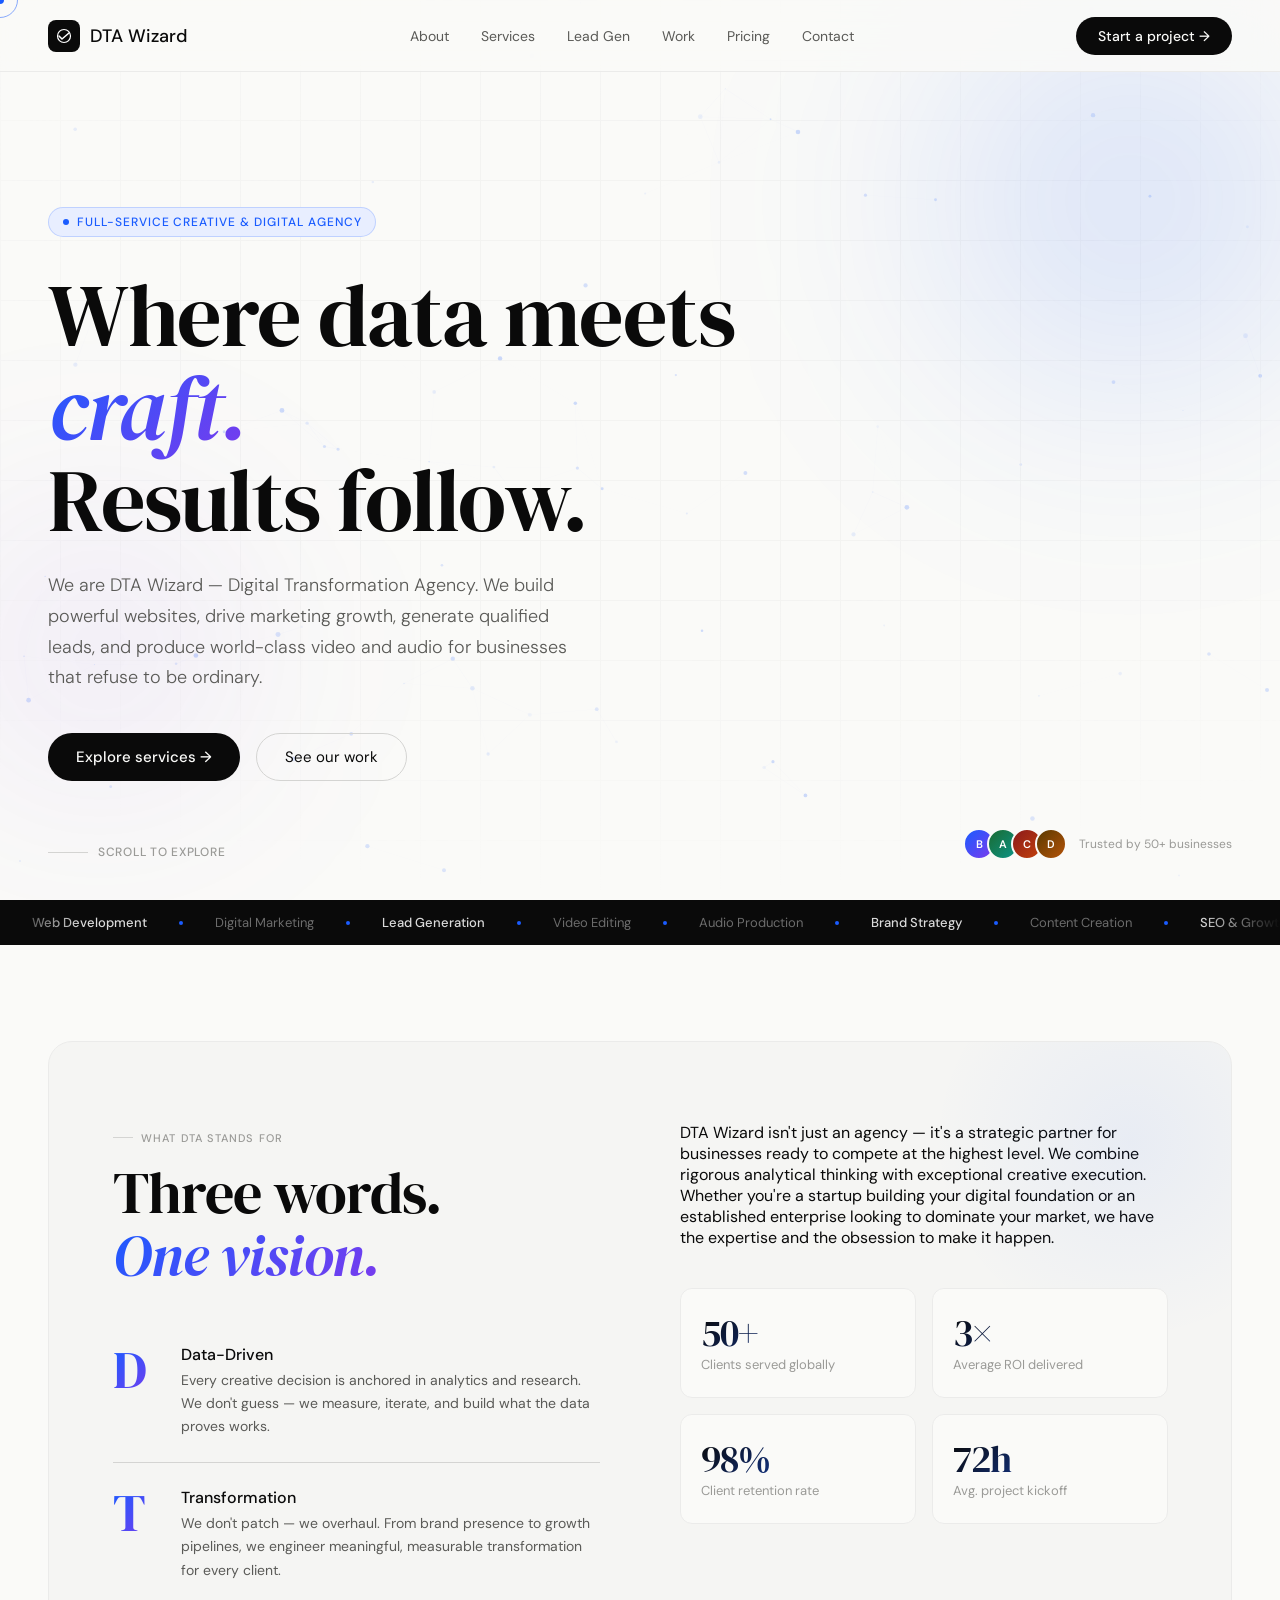
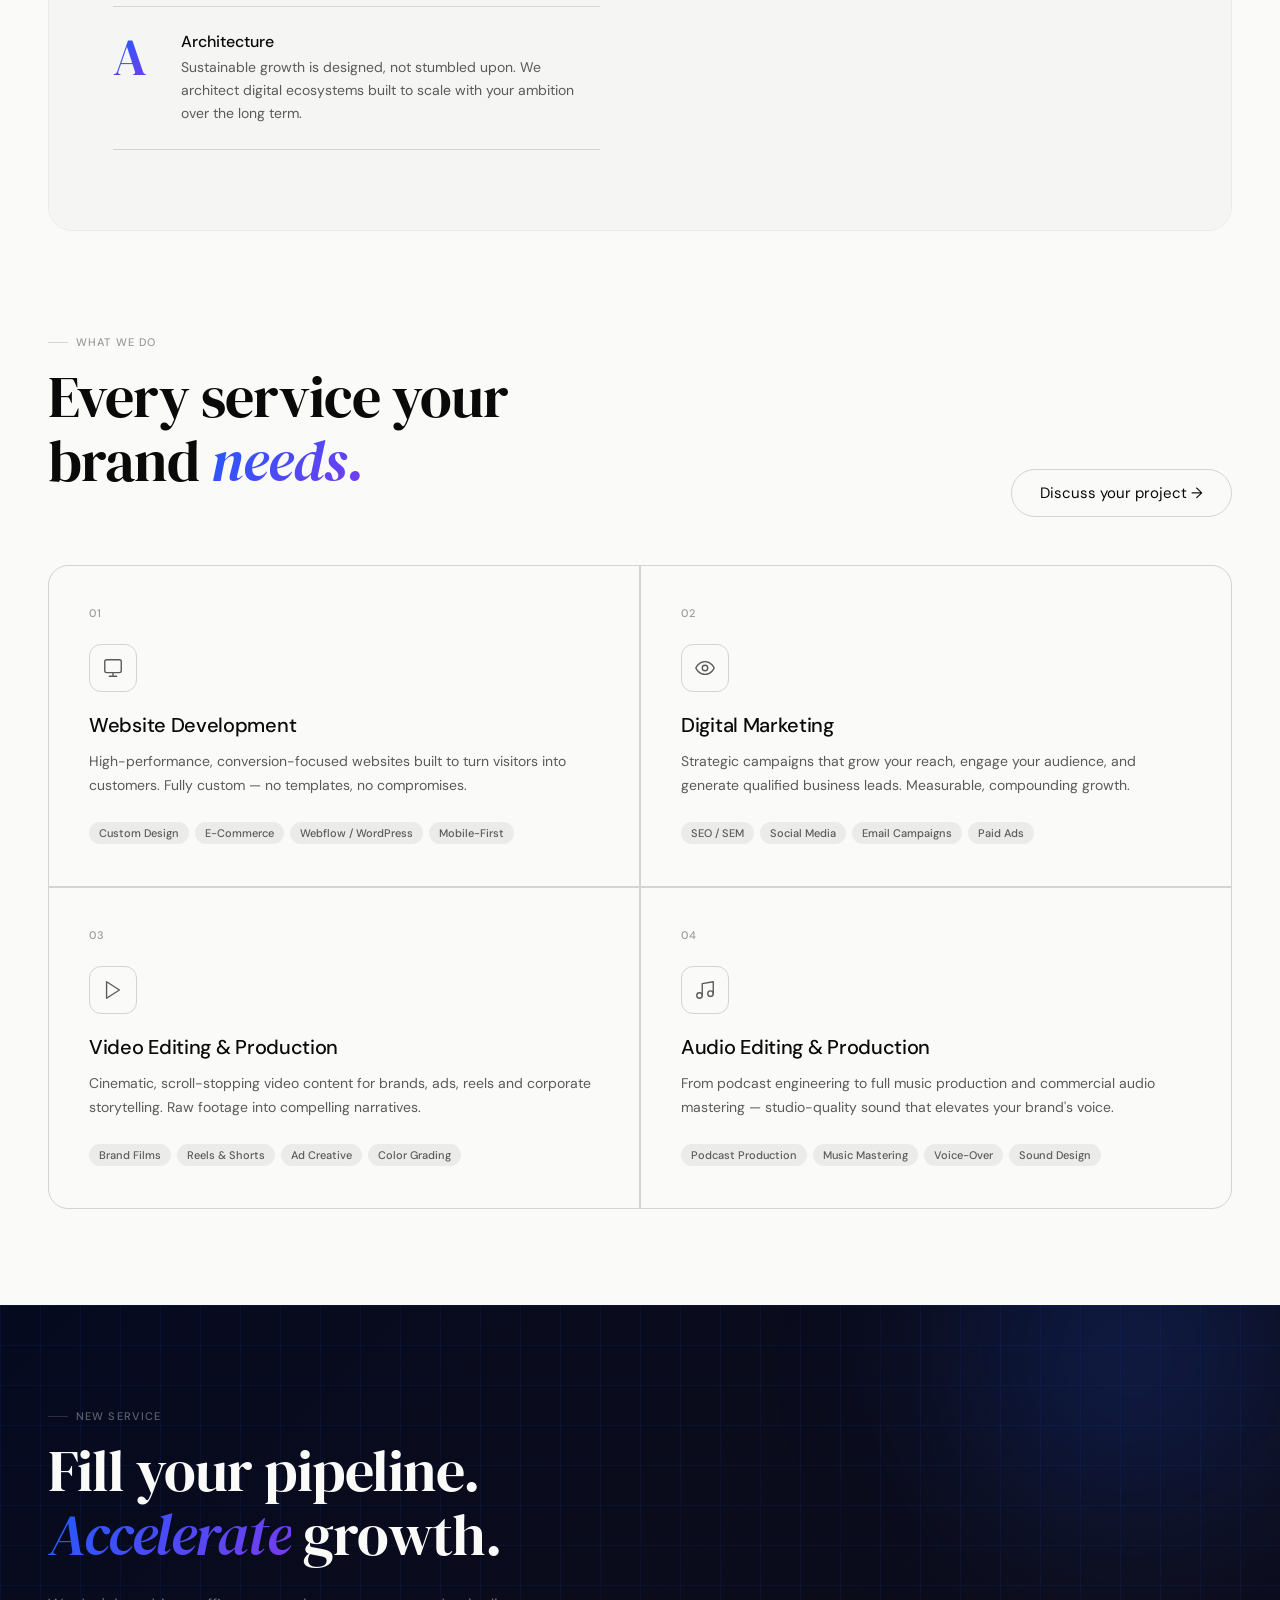
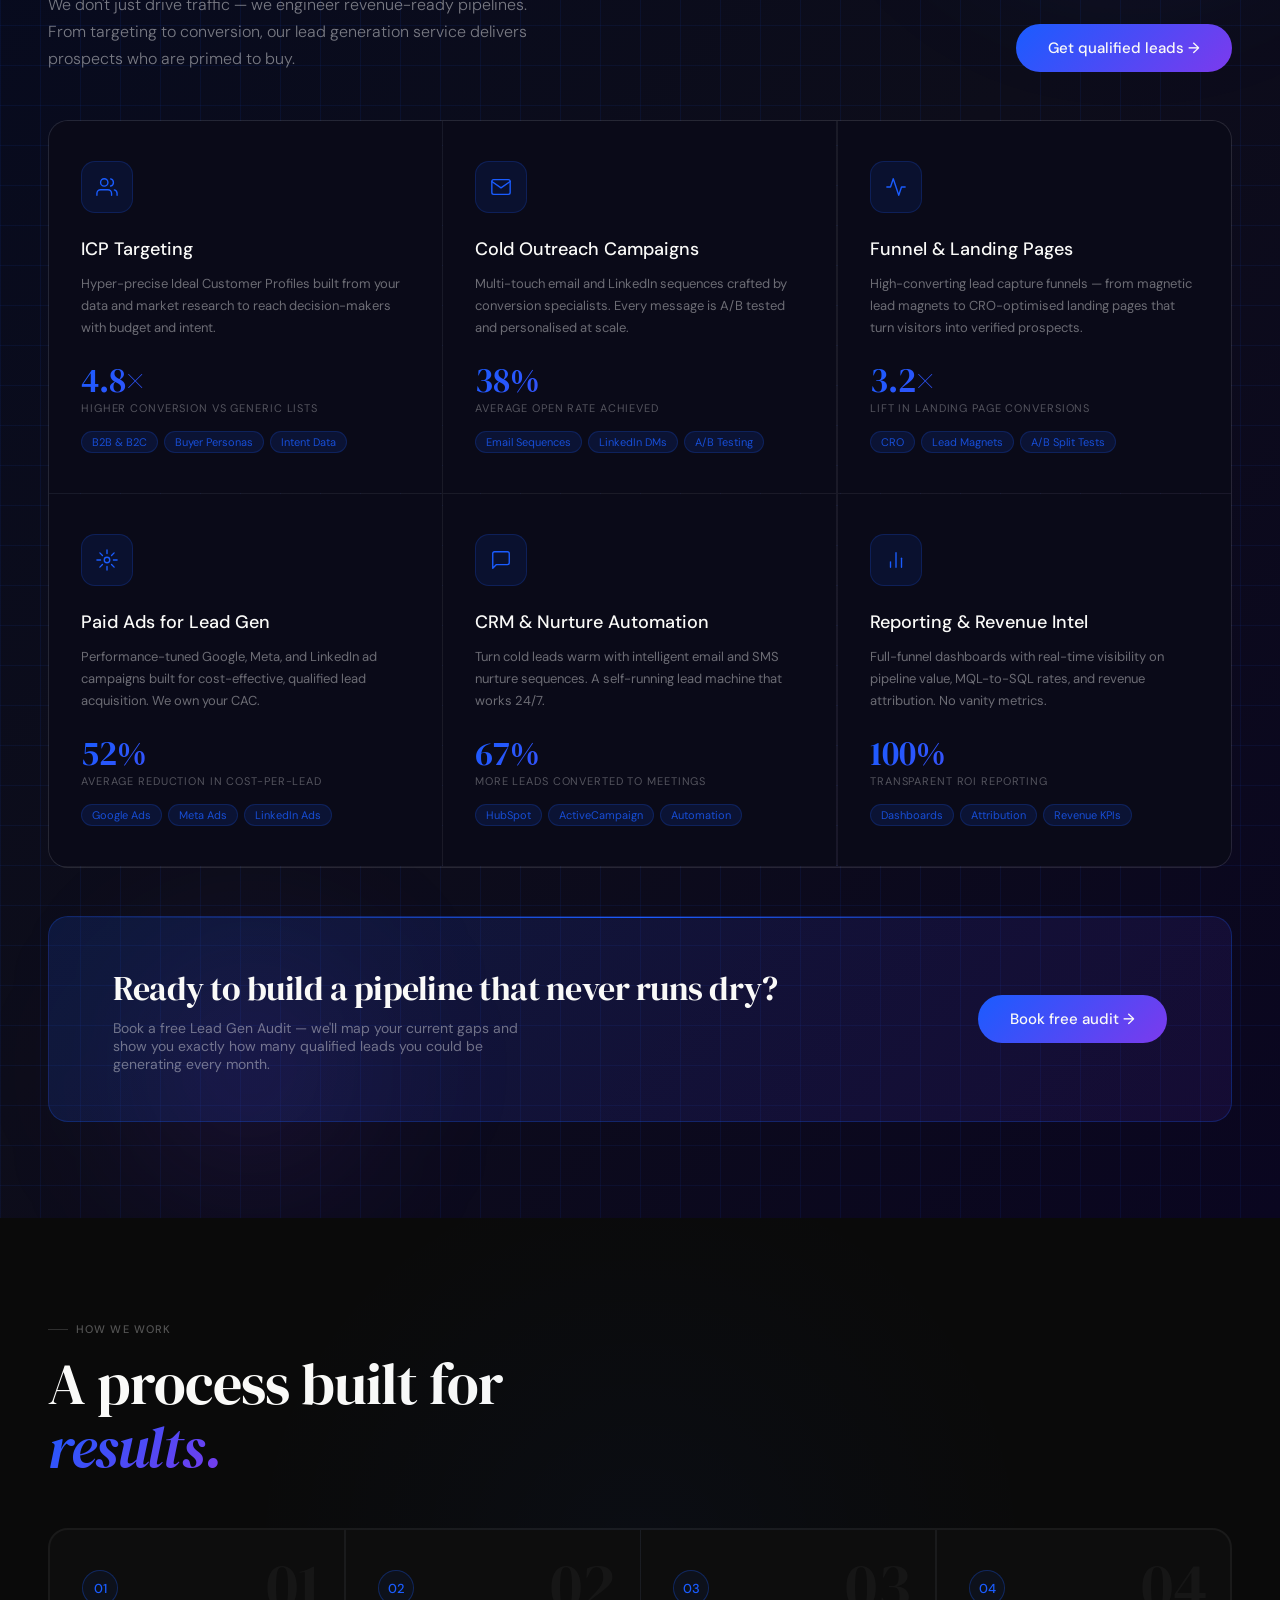
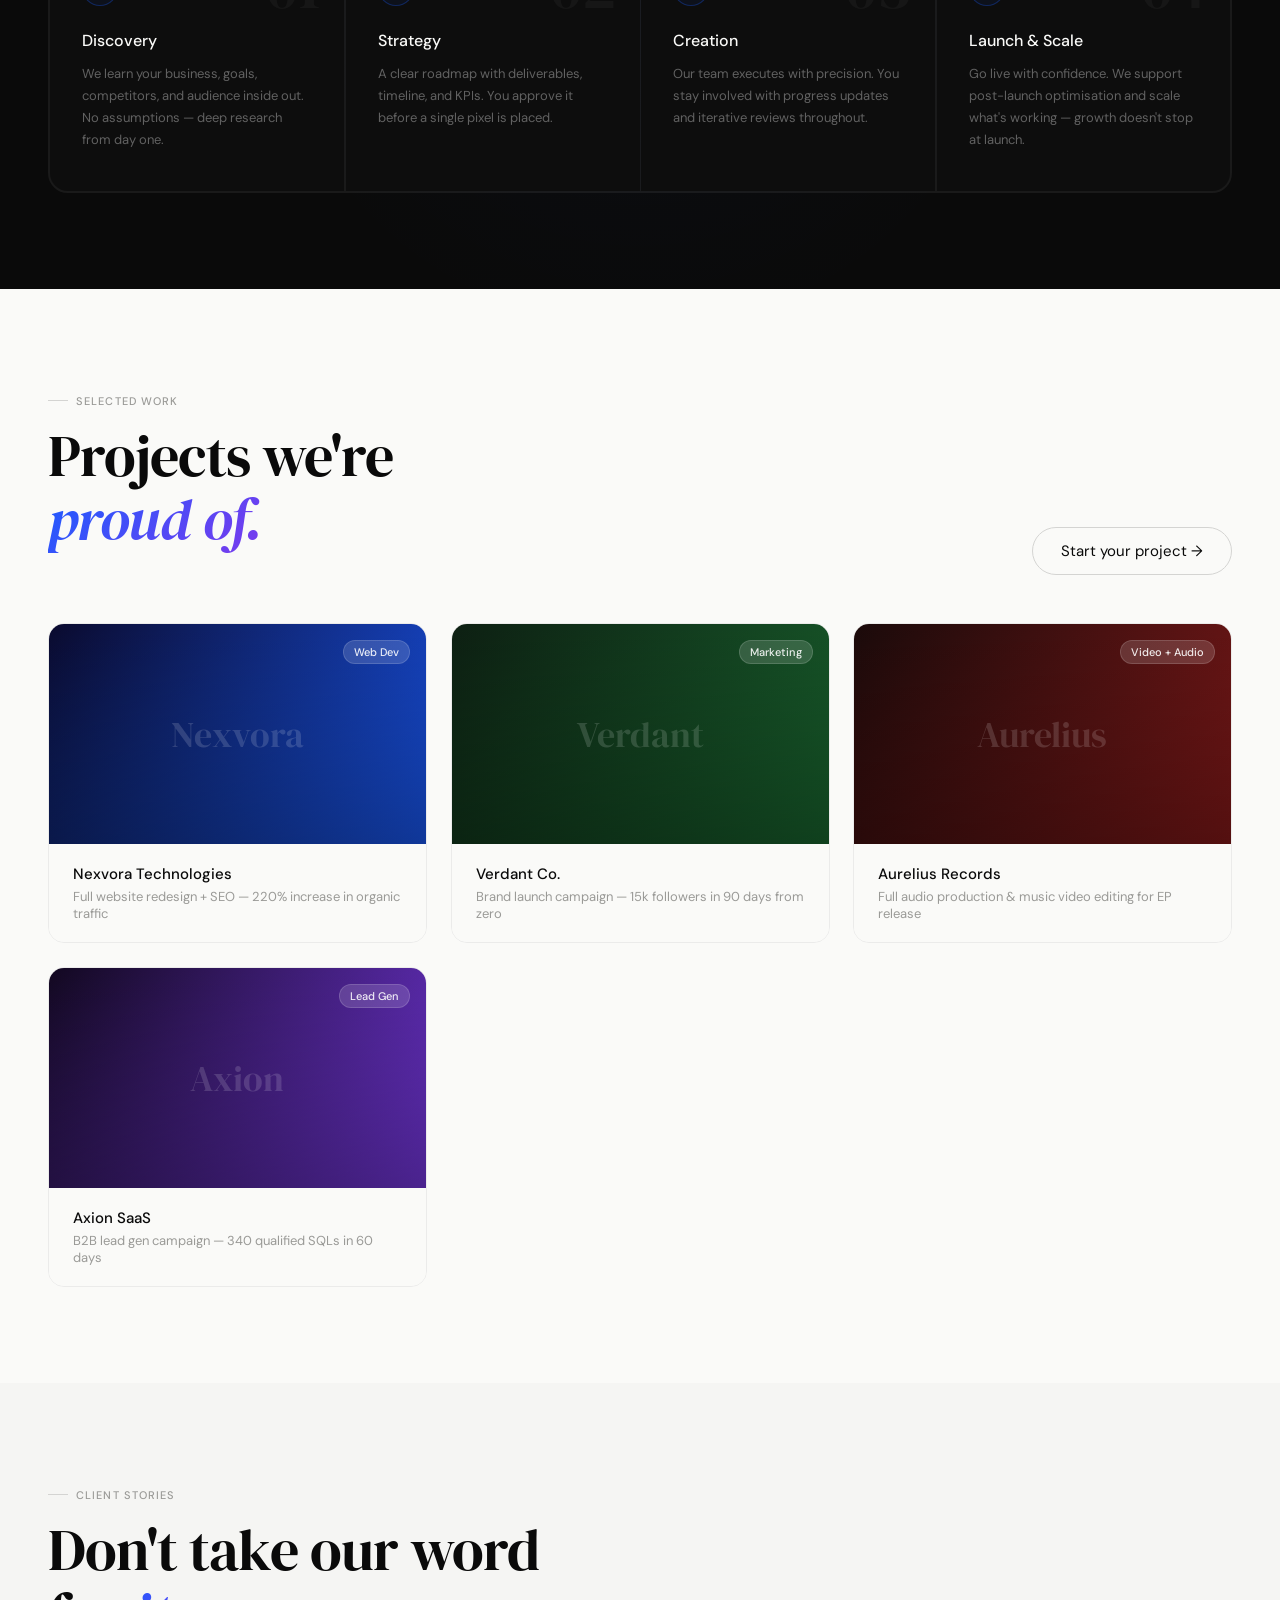
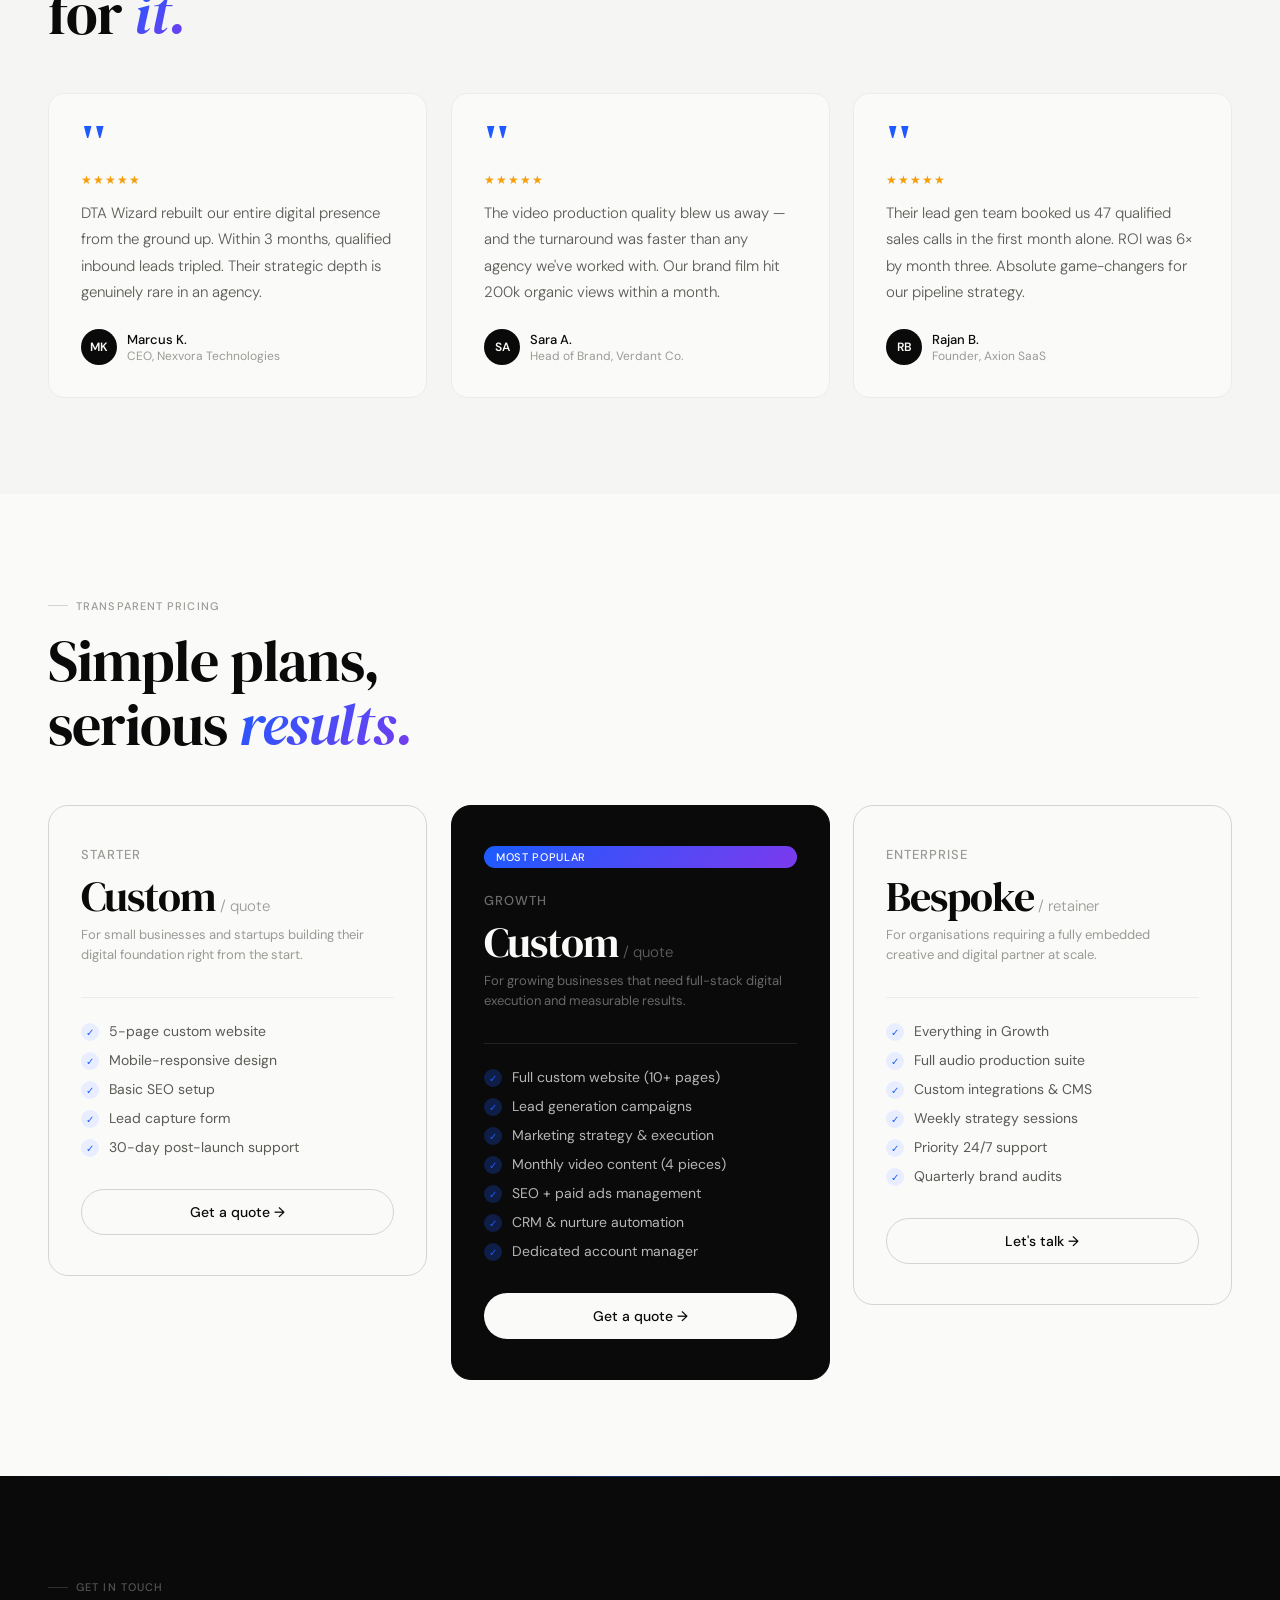
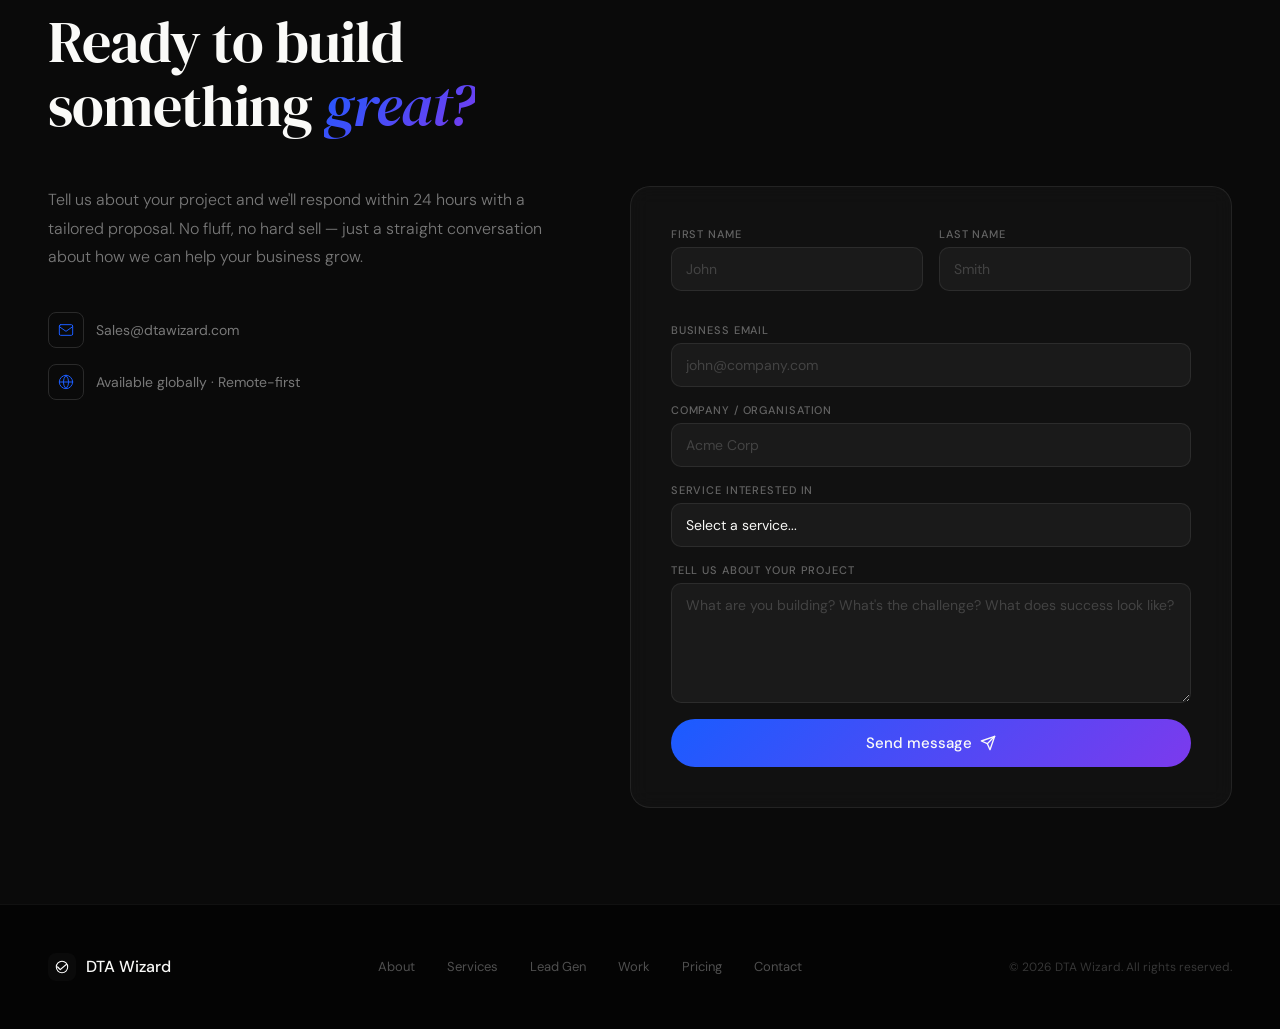
==== index.html @ 926b59fe "Add files via upload" ====
<!DOCTYPE html>
<html lang="en">
<head>
<meta charset="UTF-8">
<meta name="viewport" content="width=device-width, initial-scale=1.0">
<title>DTA Wizard — Digital Transformation Agency</title>
<link rel="preconnect" href="https://fonts.googleapis.com">
<link href="https://fonts.googleapis.com/css2?family=DM+Sans:ital,wght@0,300;0,400;0,500;1,300&family=DM+Serif+Display:ital@0;1&display=swap" rel="stylesheet">
<link rel="stylesheet" href="style.css">
</head>
<body>

<div class="cursor-dot" id="cursorDot"></div>
<div class="cursor-ring" id="cursorRing"></div>
<canvas id="particle-canvas"></canvas>
<div class="toast" id="toast"><span style="color:#22c55e;font-size:16px;">✓</span> Message sent! We'll respond within 24 hours.</div>

<nav id="mainNav">
  <a href="#" class="nav-logo">
    <div class="logo-mark">
      <svg width="16" height="16" viewBox="0 0 16 16" fill="none"><path d="M3 8L6 11L13 5" stroke="white" stroke-width="1.5" stroke-linecap="round" stroke-linejoin="round"/><circle cx="8" cy="8" r="6.5" stroke="white" stroke-width="1.2"/></svg>
    </div>
    DTA Wizard
  </a>
  <ul class="nav-links">
    <li><a href="#about">About</a></li>
    <li><a href="#services">Services</a></li>
    <li><a href="#leadgen">Lead Gen</a></li>
    <li><a href="#work">Work</a></li>
    <li><a href="#pricing">Pricing</a></li>
    <li><a href="#contact">Contact</a></li>
  </ul>
  <a href="#contact" class="nav-cta">Start a project →</a>
  <button class="hamburger" id="hamburger"><span></span><span></span><span></span></button>
</nav>
<div class="mobile-menu" id="mobileMenu">
  <a href="#about" onclick="closeMenu()">About</a>
  <a href="#services" onclick="closeMenu()">Services</a>
  <a href="#leadgen" onclick="closeMenu()">Lead Generation</a>
  <a href="#work" onclick="closeMenu()">Work</a>
  <a href="#pricing" onclick="closeMenu()">Pricing</a>
  <a href="#contact" onclick="closeMenu()">Contact</a>
</div>

<section class="hero">
  <div class="hero-grid-bg"></div>
  <div class="hero-orb hero-orb-1"></div>
  <div class="hero-orb hero-orb-2"></div>
  <div class="hero-inner">
    <div class="hero-eyebrow"><span class="hero-eyebrow-dot"></span>Full-service creative &amp; digital agency</div>
    <h1>Where data meets<br><em>craft.</em><br>Results follow.</h1>
    <p class="hero-sub">We are DTA Wizard — Digital Transformation Agency. We build powerful websites, drive marketing growth, generate qualified leads, and produce world-class video and audio for businesses that refuse to be ordinary.</p>
    <div class="hero-actions">
      <a href="#services" class="btn-primary">Explore services →</a>
      <a href="#work" class="btn-outline">See our work</a>
    </div>
  </div>
  <div class="hero-scroll"><div class="scroll-line"></div>Scroll to explore</div>
  <div class="hero-trust">
    <div class="trust-avatars">
      <div class="trust-avatar" style="background:linear-gradient(135deg,#1a5cff,#7c3aed);">B</div>
      <div class="trust-avatar" style="background:linear-gradient(135deg,#1a6b31,#0d9488);">A</div>
      <div class="trust-avatar" style="background:linear-gradient(135deg,#8b1a1a,#c2410c);">C</div>
      <div class="trust-avatar" style="background:linear-gradient(135deg,#5a3a00,#b45309);">D</div>
    </div>
    <span class="trust-text">Trusted by 50+ businesses</span>
  </div>
</section>

<div class="ticker-wrap">
  <div class="ticker">
    <div class="ticker-item"><strong>Web Development</strong><span class="ticker-dot"></span>Digital Marketing<span class="ticker-dot"></span><strong>Lead Generation</strong><span class="ticker-dot"></span>Video Editing<span class="ticker-dot"></span>Audio Production<span class="ticker-dot"></span><strong>Brand Strategy</strong><span class="ticker-dot"></span>Content Creation<span class="ticker-dot"></span><strong>SEO &amp; Growth</strong><span class="ticker-dot"></span>Social Media<span class="ticker-dot"></span><strong>CRM Automation</strong><span class="ticker-dot"></span>Cold Outreach<span class="ticker-dot"></span></div>
    <div class="ticker-item"><strong>Web Development</strong><span class="ticker-dot"></span>Digital Marketing<span class="ticker-dot"></span><strong>Lead Generation</strong><span class="ticker-dot"></span>Video Editing<span class="ticker-dot"></span>Audio Production<span class="ticker-dot"></span><strong>Brand Strategy</strong><span class="ticker-dot"></span>Content Creation<span class="ticker-dot"></span><strong>SEO &amp; Growth</strong><span class="ticker-dot"></span>Social Media<span class="ticker-dot"></span><strong>CRM Automation</strong><span class="ticker-dot"></span>Cold Outreach<span class="ticker-dot"></span></div>
  </div>
</div>

<section class="section-wrap" id="about">
  <div class="about-box fade-in">
    <div class="about-grid">
      <div>
        <div class="section-tag">What DTA stands for</div>
        <h2 class="display">Three words.<br><em>One vision.</em></h2>
        <div style="margin-top:2rem;">
          <div class="acronym-row"><div class="acronym-letter">D</div><div class="acronym-content"><h3>Data-Driven</h3><p>Every creative decision is anchored in analytics and research. We don't guess — we measure, iterate, and build what the data proves works.</p></div></div>
          <div class="acronym-row"><div class="acronym-letter">T</div><div class="acronym-content"><h3>Transformation</h3><p>We don't patch — we overhaul. From brand presence to growth pipelines, we engineer meaningful, measurable transformation for every client.</p></div></div>
          <div class="acronym-row"><div class="acronym-letter">A</div><div class="acronym-content"><h3>Architecture</h3><p>Sustainable growth is designed, not stumbled upon. We architect digital ecosystems built to scale with your ambition over the long term.</p></div></div>
        </div>
      </div>
      <div>
        <p>DTA Wizard isn't just an agency — it's a strategic partner for businesses ready to compete at the highest level. We combine rigorous analytical thinking with exceptional creative execution.</p>
        <p>Whether you're a startup building your digital foundation or an established enterprise looking to dominate your market, we have the expertise and the obsession to make it happen.</p>
        <div class="stat-grid">
          <div class="flip-wrap stat-flip" data-flip-id="stat1">
            <div class="flip-inner">
              <div class="flip-front"><div class="stat-num">50+</div><div class="stat-label">Clients served globally</div></div>
              <div class="flip-back"><p>From SaaS startups in London to enterprise brands in Dubai — our 50+ clients span 12 industries across 4 continents, each achieving measurable digital transformation.</p></div>
            </div>
            <div class="flip-timer-ring"><svg viewBox="0 0 36 36"><circle class="track" cx="18" cy="18" r="15"/><circle class="prog" cx="18" cy="18" r="15"/></svg></div>
            <span class="flip-hint">Hold to reveal ✦</span>
          </div>
          <div class="flip-wrap stat-flip" data-flip-id="stat2">
            <div class="flip-inner">
              <div class="flip-front"><div class="stat-num">3×</div><div class="stat-label">Average ROI delivered</div></div>
              <div class="flip-back"><p>Our average client sees 3× return on their investment within 6 months — measured in revenue, leads, and audience growth, not vanity metrics.</p></div>
            </div>
            <div class="flip-timer-ring"><svg viewBox="0 0 36 36"><circle class="track" cx="18" cy="18" r="15"/><circle class="prog" cx="18" cy="18" r="15"/></svg></div>
            <span class="flip-hint">Hold to reveal ✦</span>
          </div>
          <div class="flip-wrap stat-flip" data-flip-id="stat3">
            <div class="flip-inner">
              <div class="flip-front"><div class="stat-num">98%</div><div class="stat-label">Client retention rate</div></div>
              <div class="flip-back"><p>98% of our clients renew or expand their engagement. We earn trust through radical transparency, on-time delivery, and results that speak louder than promises.</p></div>
            </div>
            <div class="flip-timer-ring"><svg viewBox="0 0 36 36"><circle class="track" cx="18" cy="18" r="15"/><circle class="prog" cx="18" cy="18" r="15"/></svg></div>
            <span class="flip-hint">Hold to reveal ✦</span>
          </div>
          <div class="flip-wrap stat-flip" data-flip-id="stat4">
            <div class="flip-inner">
              <div class="flip-front"><div class="stat-num">72h</div><div class="stat-label">Avg. project kickoff</div></div>
              <div class="flip-back"><p>Within 72 hours of signing, you'll have a dedicated team, a project workspace, and your first strategy session booked. We move fast so your competitors can't catch up.</p></div>
            </div>
            <div class="flip-timer-ring"><svg viewBox="0 0 36 36"><circle class="track" cx="18" cy="18" r="15"/><circle class="prog" cx="18" cy="18" r="15"/></svg></div>
            <span class="flip-hint">Hold to reveal ✦</span>
          </div>
        </div>
      </div>
    </div>
  </div>
</section>

<section class="section-wrap" id="services" style="padding-top:0;">
  <div class="services-header fade-in">
    <div><div class="section-tag">What we do</div><h2 class="display">Every service your<br>brand <em>needs.</em></h2></div>
    <a href="#contact" class="btn-outline">Discuss your project →</a>
  </div>
  <div class="services-grid fade-in">

    <div class="flip-wrap service-flip" data-flip-id="svc1">
      <div class="flip-inner">
        <div class="flip-front">
          <div class="service-num">01</div>
          <div class="service-icon-wrap"><svg viewBox="0 0 24 24"><rect x="3" y="3" width="18" height="14" rx="2"/><path d="M8 21h8M12 17v4"/></svg></div>
          <h3>Website Development</h3>
          <p>High-performance, conversion-focused websites built to turn visitors into customers. Fully custom — no templates, no compromises.</p>
          <div class="service-tags"><span class="tag">Custom Design</span><span class="tag">E-Commerce</span><span class="tag">Webflow / WordPress</span><span class="tag">Mobile-First</span></div>
        </div>
        <div class="flip-back">
          <span class="flip-close" onclick="unflip(this)">✕</span>
          <h4>What's included</h4>
          <ul>
            <li>Custom UX/UI design from scratch — zero templates</li>
            <li>Mobile-first, Core Web Vitals optimised build</li>
            <li>CMS integration (Webflow, WordPress, Headless)</li>
            <li>Full on-page SEO + schema markup</li>
            <li>Speed optimisation, CDN setup &amp; hosting advice</li>
            <li>Conversion rate optimisation built into every page</li>
          </ul>
          <div class="back-stat">220%<span>average organic traffic lift post-launch</span></div>
        </div>
      </div>
      <div class="flip-timer-ring"><svg viewBox="0 0 36 36"><circle class="track" cx="18" cy="18" r="15"/><circle class="prog" cx="18" cy="18" r="15"/></svg></div>
      <span class="flip-hint">Hold 3s to reveal more ✦</span>
    </div>

    <div class="flip-wrap service-flip" data-flip-id="svc2">
      <div class="flip-inner">
        <div class="flip-front">
          <div class="service-num">02</div>
          <div class="service-icon-wrap"><svg viewBox="0 0 24 24"><path d="M2 12s3-7 10-7 10 7 10 7-3 7-10 7S2 12 2 12z"/><circle cx="12" cy="12" r="3"/></svg></div>
          <h3>Digital Marketing</h3>
          <p>Strategic campaigns that grow your reach, engage your audience, and generate qualified business leads. Measurable, compounding growth.</p>
          <div class="service-tags"><span class="tag">SEO / SEM</span><span class="tag">Social Media</span><span class="tag">Email Campaigns</span><span class="tag">Paid Ads</span></div>
        </div>
        <div class="flip-back">
          <span class="flip-close" onclick="unflip(this)">✕</span>
          <h4>What's included</h4>
          <ul>
            <li>Full SEO audit + ongoing technical &amp; content SEO</li>
            <li>Google &amp; Meta paid ad management</li>
            <li>Social media content calendars &amp; community management</li>
            <li>Email sequences: welcome, nurture, re-engagement</li>
            <li>Monthly analytics reports with actionable insights</li>
            <li>Competitor monitoring &amp; market positioning</li>
          </ul>
          <div class="back-stat">15k<span>followers gained in 90 days for Verdant Co.</span></div>
        </div>
      </div>
      <div class="flip-timer-ring"><svg viewBox="0 0 36 36"><circle class="track" cx="18" cy="18" r="15"/><circle class="prog" cx="18" cy="18" r="15"/></svg></div>
      <span class="flip-hint">Hold 3s to reveal more ✦</span>
    </div>

    <div class="flip-wrap service-flip" data-flip-id="svc3">
      <div class="flip-inner">
        <div class="flip-front">
          <div class="service-num">03</div>
          <div class="service-icon-wrap"><svg viewBox="0 0 24 24"><polygon points="5 3 19 12 5 21 5 3"/></svg></div>
          <h3>Video Editing &amp; Production</h3>
          <p>Cinematic, scroll-stopping video content for brands, ads, reels and corporate storytelling. Raw footage into compelling narratives.</p>
          <div class="service-tags"><span class="tag">Brand Films</span><span class="tag">Reels &amp; Shorts</span><span class="tag">Ad Creative</span><span class="tag">Color Grading</span></div>
        </div>
        <div class="flip-back">
          <span class="flip-close" onclick="unflip(this)">✕</span>
          <h4>What's included</h4>
          <ul>
            <li>Full-service edit: cut, colour, grade, and audio mix</li>
            <li>Motion graphics &amp; animated title sequences</li>
            <li>Short-form content optimised for Reels, TikTok &amp; Shorts</li>
            <li>Corporate testimonials, event highlights &amp; docs</li>
            <li>Ad creative: 15s, 30s &amp; 60s direct-response formats</li>
            <li>Subtitling, captions, and multi-language versioning</li>
          </ul>
          <div class="back-stat">200k<span>organic views on Verdant brand film in 30 days</span></div>
        </div>
      </div>
      <div class="flip-timer-ring"><svg viewBox="0 0 36 36"><circle class="track" cx="18" cy="18" r="15"/><circle class="prog" cx="18" cy="18" r="15"/></svg></div>
      <span class="flip-hint">Hold 3s to reveal more ✦</span>
    </div>

    <div class="flip-wrap service-flip" data-flip-id="svc4">
      <div class="flip-inner">
        <div class="flip-front">
          <div class="service-num">04</div>
          <div class="service-icon-wrap"><svg viewBox="0 0 24 24"><path d="M9 18V5l12-2v13"/><circle cx="6" cy="18" r="3"/><circle cx="18" cy="16" r="3"/></svg></div>
          <h3>Audio Editing &amp; Production</h3>
          <p>From podcast engineering to full music production and commercial audio mastering — studio-quality sound that elevates your brand's voice.</p>
          <div class="service-tags"><span class="tag">Podcast Production</span><span class="tag">Music Mastering</span><span class="tag">Voice-Over</span><span class="tag">Sound Design</span></div>
        </div>
        <div class="flip-back">
          <span class="flip-close" onclick="unflip(this)">✕</span>
          <h4>What's included</h4>
          <ul>
            <li>Podcast recording setup guidance + remote recording</li>
            <li>Multi-track editing, noise removal &amp; EQ mastering</li>
            <li>Music composition, arrangement &amp; full production</li>
            <li>Commercial-grade audio for ads, explainers &amp; brand</li>
            <li>Stem delivery for broadcast &amp; streaming platforms</li>
            <li>Voice-over casting, direction &amp; final mix delivery</li>
          </ul>
          <div class="back-stat">2 weeks<span>raw idea to polished show for Aurelius Records</span></div>
        </div>
      </div>
      <div class="flip-timer-ring"><svg viewBox="0 0 36 36"><circle class="track" cx="18" cy="18" r="15"/><circle class="prog" cx="18" cy="18" r="15"/></svg></div>
      <span class="flip-hint">Hold 3s to reveal more ✦</span>
    </div>

  </div>
</section>

<section class="leadgen-section fade-in" id="leadgen">
  <div class="leadgen-bg-grid"></div>
  <div class="leadgen-orb leadgen-orb-1"></div>
  <div class="leadgen-orb leadgen-orb-2"></div>
  <div class="leadgen-inner">
    <div class="leadgen-header">
      <div>
        <div class="section-tag">New service</div>
        <h2 class="display">Fill your pipeline.<br><em>Accelerate</em> growth.</h2>
        <p class="leadgen-sub" style="margin-top:1rem;">We don't just drive traffic — we engineer revenue-ready pipelines. From targeting to conversion, our lead generation service delivers prospects who are primed to buy.</p>
      </div>
      <a href="#contact" class="btn-glow">Get qualified leads →</a>
    </div>
    <div class="leadgen-grid">

      <div class="flip-wrap lg-flip" data-flip-id="lg1">
        <div class="flip-inner">
          <div class="flip-front">
            <div class="lg-icon"><svg viewBox="0 0 24 24"><path d="M17 21v-2a4 4 0 0 0-4-4H5a4 4 0 0 0-4 4v2"/><circle cx="9" cy="7" r="4"/><path d="M23 21v-2a4 4 0 0 0-3-3.87M16 3.13a4 4 0 0 1 0 7.75"/></svg></div>
            <h3>ICP Targeting</h3>
            <p>Hyper-precise Ideal Customer Profiles built from your data and market research to reach decision-makers with budget and intent.</p>
            <div style="margin:1.5rem 0 1rem;"><div class="lg-stat">4.8×</div><div class="lg-stat-label">Higher conversion vs generic lists</div></div>
            <div class="lg-tags"><span class="lg-tag">B2B &amp; B2C</span><span class="lg-tag">Buyer Personas</span><span class="lg-tag">Intent Data</span></div>
          </div>
          <div class="flip-back">
            <span class="flip-close" onclick="unflip(this)">✕</span>
            <h4>How we build your ICP</h4>
            <p>We combine first-party data, CRM analysis, and third-party intent signals to build a targeting framework your competitors don't have.</p>
            <ul class="back-steps">
              <li>Analyse your best existing customers for patterns</li>
              <li>Layer in firmographic &amp; technographic data</li>
              <li>Map buying triggers and decision-maker roles</li>
              <li>Build a segmented prospect database of 500–5,000 verified contacts</li>
              <li>Continuously refine based on reply &amp; conversion data</li>
            </ul>
          </div>
        </div>
        <div class="flip-timer-ring"><svg viewBox="0 0 36 36"><circle class="track" cx="18" cy="18" r="15"/><circle class="prog" cx="18" cy="18" r="15"/></svg></div>
        <span class="flip-hint">Hold 3s to reveal ✦</span>
      </div>

      <div class="flip-wrap lg-flip" data-flip-id="lg2">
        <div class="flip-inner">
          <div class="flip-front">
            <div class="lg-icon"><svg viewBox="0 0 24 24"><path d="M4 4h16c1.1 0 2 .9 2 2v12c0 1.1-.9 2-2 2H4c-1.1 0-2-.9-2-2V6c0-1.1.9-2 2-2z"/><polyline points="22,6 12,13 2,6"/></svg></div>
            <h3>Cold Outreach Campaigns</h3>
            <p>Multi-touch email and LinkedIn sequences crafted by conversion specialists. Every message is A/B tested and personalised at scale.</p>
            <div style="margin:1.5rem 0 1rem;"><div class="lg-stat">38%</div><div class="lg-stat-label">Average open rate achieved</div></div>
            <div class="lg-tags"><span class="lg-tag">Email Sequences</span><span class="lg-tag">LinkedIn DMs</span><span class="lg-tag">A/B Testing</span></div>
          </div>
          <div class="flip-back">
            <span class="flip-close" onclick="unflip(this)">✕</span>
            <h4>Our outreach framework</h4>
            <p>Every campaign follows our proven 7-touch cadence that generates replies without burning your sender reputation.</p>
            <ul class="back-steps">
              <li>Domain warm-up &amp; deliverability audit before send</li>
              <li>3-variant subject line A/B testing on every campaign</li>
              <li>Personalised openers using prospect's own content</li>
              <li>LinkedIn connection + message sequences in parallel</li>
              <li>Automated follow-ups that feel hand-written</li>
              <li>Real-time reply management and meeting booking</li>
            </ul>
          </div>
        </div>
        <div class="flip-timer-ring"><svg viewBox="0 0 36 36"><circle class="track" cx="18" cy="18" r="15"/><circle class="prog" cx="18" cy="18" r="15"/></svg></div>
        <span class="flip-hint">Hold 3s to reveal ✦</span>
      </div>

      <div class="flip-wrap lg-flip" data-flip-id="lg3">
        <div class="flip-inner">
          <div class="flip-front">
            <div class="lg-icon"><svg viewBox="0 0 24 24"><polyline points="22 12 18 12 15 21 9 3 6 12 2 12"/></svg></div>
            <h3>Funnel &amp; Landing Pages</h3>
            <p>High-converting lead capture funnels — from magnetic lead magnets to CRO-optimised landing pages that turn visitors into verified prospects.</p>
            <div style="margin:1.5rem 0 1rem;"><div class="lg-stat">3.2×</div><div class="lg-stat-label">Lift in landing page conversions</div></div>
            <div class="lg-tags"><span class="lg-tag">CRO</span><span class="lg-tag">Lead Magnets</span><span class="lg-tag">A/B Split Tests</span></div>
          </div>
          <div class="flip-back">
            <span class="flip-close" onclick="unflip(this)">✕</span>
            <h4>Funnel architecture</h4>
            <p>We design funnels that qualify visitors automatically — only sending you prospects who are genuinely interested.</p>
            <ul class="back-steps">
              <li>Awareness ads → lead magnet landing page</li>
              <li>Gated content (guides, tools, calculators)</li>
              <li>Thank-you page upsell &amp; calendar booking embed</li>
              <li>Multi-step form with progressive profiling</li>
              <li>Real-time CRM sync for instant follow-up</li>
            </ul>
          </div>
        </div>
        <div class="flip-timer-ring"><svg viewBox="0 0 36 36"><circle class="track" cx="18" cy="18" r="15"/><circle class="prog" cx="18" cy="18" r="15"/></svg></div>
        <span class="flip-hint">Hold 3s to reveal ✦</span>
      </div>

      <div class="flip-wrap lg-flip" data-flip-id="lg4">
        <div class="flip-inner">
          <div class="flip-front">
            <div class="lg-icon"><svg viewBox="0 0 24 24"><circle cx="12" cy="12" r="3"/><path d="M12 1v4M12 19v4M4.22 4.22l2.83 2.83M16.95 16.95l2.83 2.83M1 12h4M19 12h4M4.22 19.78l2.83-2.83M16.95 7.05l2.83-2.83"/></svg></div>
            <h3>Paid Ads for Lead Gen</h3>
            <p>Performance-tuned Google, Meta, and LinkedIn ad campaigns built for cost-effective, qualified lead acquisition. We own your CAC.</p>
            <div style="margin:1.5rem 0 1rem;"><div class="lg-stat">52%</div><div class="lg-stat-label">Average reduction in cost-per-lead</div></div>
            <div class="lg-tags"><span class="lg-tag">Google Ads</span><span class="lg-tag">Meta Ads</span><span class="lg-tag">LinkedIn Ads</span></div>
          </div>
          <div class="flip-back">
            <span class="flip-close" onclick="unflip(this)">✕</span>
            <h4>Paid strategy process</h4>
            <p>We treat every pound of ad spend as if it's our own money. Every campaign starts with an audit, not assumptions.</p>
            <ul class="back-steps">
              <li>Full account audit &amp; competitor ad spy</li>
              <li>Audience segmentation by intent level</li>
              <li>Creative testing: 5+ ad variants per campaign</li>
              <li>Weekly bid optimisation and budget reallocation</li>
              <li>Retargeting sequences to recover lost leads</li>
            </ul>
          </div>
        </div>
        <div class="flip-timer-ring"><svg viewBox="0 0 36 36"><circle class="track" cx="18" cy="18" r="15"/><circle class="prog" cx="18" cy="18" r="15"/></svg></div>
        <span class="flip-hint">Hold 3s to reveal ✦</span>
      </div>

      <div class="flip-wrap lg-flip" data-flip-id="lg5">
        <div class="flip-inner">
          <div class="flip-front">
            <div class="lg-icon"><svg viewBox="0 0 24 24"><path d="M21 15a2 2 0 0 1-2 2H7l-4 4V5a2 2 0 0 1 2-2h14a2 2 0 0 1 2 2z"/></svg></div>
            <h3>CRM &amp; Nurture Automation</h3>
            <p>Turn cold leads warm with intelligent email and SMS nurture sequences. A self-running lead machine that works 24/7.</p>
            <div style="margin:1.5rem 0 1rem;"><div class="lg-stat">67%</div><div class="lg-stat-label">More leads converted to meetings</div></div>
            <div class="lg-tags"><span class="lg-tag">HubSpot</span><span class="lg-tag">ActiveCampaign</span><span class="lg-tag">Automation</span></div>
          </div>
          <div class="flip-back">
            <span class="flip-close" onclick="unflip(this)">✕</span>
            <h4>Automation stack</h4>
            <p>We build automated workflows that respond faster than any human could — moving leads through your pipeline without manual effort.</p>
            <ul class="back-steps">
              <li>CRM audit &amp; pipeline architecture design</li>
              <li>Lead scoring model based on behaviour triggers</li>
              <li>Automated email + SMS drip sequences (7–14 touch)</li>
              <li>Slack/email alerts for hot leads reaching score threshold</li>
              <li>Monthly automation health-check &amp; optimisation</li>
            </ul>
          </div>
        </div>
        <div class="flip-timer-ring"><svg viewBox="0 0 36 36"><circle class="track" cx="18" cy="18" r="15"/><circle class="prog" cx="18" cy="18" r="15"/></svg></div>
        <span class="flip-hint">Hold 3s to reveal ✦</span>
      </div>

      <div class="flip-wrap lg-flip" data-flip-id="lg6">
        <div class="flip-inner">
          <div class="flip-front">
            <div class="lg-icon"><svg viewBox="0 0 24 24"><line x1="18" y1="20" x2="18" y2="10"/><line x1="12" y1="20" x2="12" y2="4"/><line x1="6" y1="20" x2="6" y2="14"/></svg></div>
            <h3>Reporting &amp; Revenue Intel</h3>
            <p>Full-funnel dashboards with real-time visibility on pipeline value, MQL-to-SQL rates, and revenue attribution. No vanity metrics.</p>
            <div style="margin:1.5rem 0 1rem;"><div class="lg-stat">100%</div><div class="lg-stat-label">Transparent ROI reporting</div></div>
            <div class="lg-tags"><span class="lg-tag">Dashboards</span><span class="lg-tag">Attribution</span><span class="lg-tag">Revenue KPIs</span></div>
          </div>
          <div class="flip-back">
            <span class="flip-close" onclick="unflip(this)">✕</span>
            <h4>What you see every week</h4>
            <p>No hiding behind impressions and clicks. We report on the metrics your CFO actually cares about.</p>
            <ul class="back-steps">
              <li>Leads generated vs target (MQL &amp; SQL split)</li>
              <li>Cost-per-lead and cost-per-meeting-booked</li>
              <li>Pipeline value added from DTA-sourced leads</li>
              <li>Channel attribution: which source drives best leads</li>
              <li>Weekly Loom walkthrough from your account manager</li>
            </ul>
          </div>
        </div>
        <div class="flip-timer-ring"><svg viewBox="0 0 36 36"><circle class="track" cx="18" cy="18" r="15"/><circle class="prog" cx="18" cy="18" r="15"/></svg></div>
        <span class="flip-hint">Hold 3s to reveal ✦</span>
      </div>

    </div><div class="leadgen-cta-banner">
      <div>
        <h3>Ready to build a pipeline that never runs dry?</h3>
        <p>Book a free Lead Gen Audit — we'll map your current gaps and show you exactly how many qualified leads you could be generating every month.</p>
      </div>
      <a href="#contact" class="btn-glow">Book free audit →</a>
    </div>
  </div>
</section>

<section class="process-section fade-in">
  <div class="section-tag">How we work</div>
  <h2 class="display">A process built for<br><em>results.</em></h2>
  <div class="process-grid">

    <div class="flip-wrap process-flip" data-flip-id="p1">
      <div class="flip-inner">
        <div class="flip-front">
          <div class="step-bg-num">01</div>
          <div class="step-dot">01</div>
          <h3>Discovery</h3>
          <p>We learn your business, goals, competitors, and audience inside out. No assumptions — deep research from day one.</p>
        </div>
        <div class="flip-back">
          <span class="flip-close" onclick="unflip(this)">✕</span>
          <h4>Discovery deliverables</h4>
          <p>You receive a full Discovery Report covering your competitive landscape, audience insights, and opportunity map within 5 business days.</p>
          <div class="deliverable">📋 Deliverable: 20-page Discovery Report + Competitor Matrix</div>
        </div>
      </div>
      <div class="flip-timer-ring"><svg viewBox="0 0 36 36"><circle class="track" cx="18" cy="18" r="15"/><circle class="prog" cx="18" cy="18" r="15"/></svg></div>
      <span class="flip-hint">Hold 3s ✦</span>
    </div>

    <div class="flip-wrap process-flip" data-flip-id="p2">
      <div class="flip-inner">
        <div class="flip-front">
          <div class="step-bg-num">02</div>
          <div class="step-dot">02</div>
          <h3>Strategy</h3>
          <p>A clear roadmap with deliverables, timeline, and KPIs. You approve it before a single pixel is placed.</p>
        </div>
        <div class="flip-back">
          <span class="flip-close" onclick="unflip(this)">✕</span>
          <h4>Strategy deliverables</h4>
          <p>A shared project workspace is set up with your full strategic roadmap, timeline, budget breakdown, and KPI targets — all approved by you before we begin.</p>
          <div class="deliverable">📋 Deliverable: Strategy Deck + Notion Project Workspace</div>
        </div>
      </div>
      <div class="flip-timer-ring"><svg viewBox="0 0 36 36"><circle class="track" cx="18" cy="18" r="15"/><circle class="prog" cx="18" cy="18" r="15"/></svg></div>
      <span class="flip-hint">Hold 3s ✦</span>
    </div>

    <div class="flip-wrap process-flip" data-flip-id="p3">
      <div class="flip-inner">
        <div class="flip-front">
          <div class="step-bg-num">03</div>
          <div class="step-dot">03</div>
          <h3>Creation</h3>
          <p>Our team executes with precision. You stay involved with progress updates and iterative reviews throughout.</p>
        </div>
        <div class="flip-back">
          <span class="flip-close" onclick="unflip(this)">✕</span>
          <h4>During creation</h4>
          <p>Weekly async video updates, a shared Figma/staging link for live review, and at least 2 structured revision rounds are built into every project.</p>
          <div class="deliverable">📋 Ongoing: Weekly Loom updates + Staging Access</div>
        </div>
      </div>
      <div class="flip-timer-ring"><svg viewBox="0 0 36 36"><circle class="track" cx="18" cy="18" r="15"/><circle class="prog" cx="18" cy="18" r="15"/></svg></div>
      <span class="flip-hint">Hold 3s ✦</span>
    </div>

    <div class="flip-wrap process-flip" data-flip-id="p4">
      <div class="flip-inner">
        <div class="flip-front">
          <div class="step-bg-num">04</div>
          <div class="step-dot">04</div>
          <h3>Launch &amp; Scale</h3>
          <p>Go live with confidence. We support post-launch optimisation and scale what's working — growth doesn't stop at launch.</p>
        </div>
        <div class="flip-back">
          <span class="flip-close" onclick="unflip(this)">✕</span>
          <h4>Post-launch support</h4>
          <p>30-day hyper-care support period included in every project. We monitor, fix, and optimise in real-time so your launch is bulletproof.</p>
          <div class="deliverable">📋 Included: 30-day post-launch monitoring + Priority Support</div>
        </div>
      </div>
      <div class="flip-timer-ring"><svg viewBox="0 0 36 36"><circle class="track" cx="18" cy="18" r="15"/><circle class="prog" cx="18" cy="18" r="15"/></svg></div>
      <span class="flip-hint">Hold 3s ✦</span>
    </div>

  </div>
</section>

<section class="section-wrap" id="work">
  <div class="services-header fade-in">
    <div><div class="section-tag">Selected work</div><h2 class="display">Projects we're<br><em>proud of.</em></h2></div>
    <a href="#contact" class="btn-outline">Start your project →</a>
  </div>
  <div class="portfolio-grid fade-in">

    <div class="flip-wrap portfolio-flip" data-flip-id="port1">
      <div class="flip-inner">
        <div class="flip-front">
          <div class="portfolio-thumb p1"><span class="portfolio-thumb-label">Nexvora</span><div class="portfolio-tag">Web Dev</div></div>
          <div class="portfolio-info"><h3>Nexvora Technologies</h3><p>Full website redesign + SEO — 220% increase in organic traffic</p></div>
        </div>
        <div class="flip-back">
          <span class="flip-close" onclick="unflip(this)">✕</span>
          <h4>Nexvora Technologies</h4>
          <span class="result-pill">220% organic traffic in 4 months</span>
          <p>Nexvora came to us with an outdated site converting at 0.8%. We redesigned their entire digital presence — architecture, copy, UX, and technical SEO — bringing conversion to 3.4% and tripling inbound leads.</p>
          <div class="services-used"><span>Custom Web Design</span><span>Technical SEO</span><span>CRO</span><span>Content Strategy</span></div>
        </div>
      </div>
      <div class="flip-timer-ring"><svg viewBox="0 0 36 36"><circle class="track" cx="18" cy="18" r="15"/><circle class="prog" cx="18" cy="18" r="15"/></svg></div>
      <span class="flip-hint" style="color:rgba(255,255,255,0.6);">Hold 3s for case study ✦</span>
    </div>

    <div class="flip-wrap portfolio-flip" data-flip-id="port2">
      <div class="flip-inner">
        <div class="flip-front">
          <div class="portfolio-thumb p2"><span class="portfolio-thumb-label">Verdant</span><div class="portfolio-tag">Marketing</div></div>
          <div class="portfolio-info"><h3>Verdant Co.</h3><p>Brand launch campaign — 15k followers in 90 days from zero</p></div>
        </div>
        <div class="flip-back">
          <span class="flip-close" onclick="unflip(this)">✕</span>
          <h4>Verdant Co.</h4>
          <span class="result-pill">15,000 followers · 200k video views</span>
          <p>Zero to launch in 6 weeks. We built the brand identity, content strategy, social channels, and paid amplification from scratch. Their brand film hit 200k organic views in 30 days with zero ad spend.</p>
          <div class="services-used"><span>Brand Strategy</span><span>Social Media</span><span>Video Production</span><span>Paid Ads</span></div>
        </div>
      </div>
      <div class="flip-timer-ring"><svg viewBox="0 0 36 36"><circle class="track" cx="18" cy="18" r="15"/><circle class="prog" cx="18" cy="18" r="15"/></svg></div>
      <span class="flip-hint" style="color:rgba(255,255,255,0.6);">Hold 3s for case study ✦</span>
    </div>

    <div class="flip-wrap portfolio-flip" data-flip-id="port3">
      <div class="flip-inner">
        <div class="flip-front">
          <div class="portfolio-thumb p3"><span class="portfolio-thumb-label">Aurelius</span><div class="portfolio-tag">Video + Audio</div></div>
          <div class="portfolio-info"><h3>Aurelius Records</h3><p>Full audio production &amp; music video editing for EP release</p></div>
        </div>
        <div class="flip-back">
          <span class="flip-close" onclick="unflip(this)">✕</span>
          <h4>Aurelius Records</h4>
          <span class="result-pill">EP released in 2 weeks · 50k streams</span>
          <p>From raw sessions to a fully mastered 5-track EP with music video in 14 days. We handled mixing, mastering, music video editing, and distribution setup — the fastest EP turnaround in our history.</p>
          <div class="services-used"><span>Audio Mastering</span><span>Music Video Edit</span><span>Distribution</span><span>Podcast Setup</span></div>
        </div>
      </div>
      <div class="flip-timer-ring"><svg viewBox="0 0 36 36"><circle class="track" cx="18" cy="18" r="15"/><circle class="prog" cx="18" cy="18" r="15"/></svg></div>
      <span class="flip-hint" style="color:rgba(255,255,255,0.6);">Hold 3s for case study ✦</span>
    </div>

    <div class="flip-wrap portfolio-flip" data-flip-id="port4">
      <div class="flip-inner">
        <div class="flip-front">
          <div class="portfolio-thumb p4"><span class="portfolio-thumb-label">Axion</span><div class="portfolio-tag">Lead Gen</div></div>
          <div class="portfolio-info"><h3>Axion SaaS</h3><p>B2B lead gen campaign — 340 qualified SQLs in 60 days</p></div>
        </div>
        <div class="flip-back">
          <span class="flip-close" onclick="unflip(this)">✕</span>
          <h4>Axion SaaS</h4>
          <span class="result-pill">340 SQLs · 6× ROI in 3 months</span>
          <p>Axion needed a consistent pipeline to fuel their Series A fundraise story. We ran a 3-channel outbound + inbound campaign — cold email, LinkedIn, and landing pages — generating 340 sales-qualified leads in 60 days at £18 CPL.</p>
          <div class="services-used"><span>Cold Outreach</span><span>LinkedIn Ads</span><span>Funnel Design</span><span>CRM Automation</span></div>
        </div>
      </div>
      <div class="flip-timer-ring"><svg viewBox="0 0 36 36"><circle class="track" cx="18" cy="18" r="15"/><circle class="prog" cx="18" cy="18" r="15"/></svg></div>
      <span class="flip-hint" style="color:rgba(255,255,255,0.6);">Hold 3s for case study ✦</span>
    </div>

  </div>
</section>

<section class="testi-section fade-in">
  <div class="section-tag">Client stories</div>
  <h2 class="display">Don't take our word<br>for <em>it.</em></h2>
  <div class="testi-grid">

    <div class="flip-wrap testi-flip" data-flip-id="t1">
      <div class="flip-inner">
        <div class="flip-front">
          <span class="quote-mark">"</span>
          <div class="stars">★★★★★</div>
          <p>DTA Wizard rebuilt our entire digital presence from the ground up. Within 3 months, qualified inbound leads tripled. Their strategic depth is genuinely rare in an agency.</p>
          <div class="testi-author"><div class="author-avatar">MK</div><div><div class="author-name">Marcus K.</div><div class="author-role">CEO, Nexvora Technologies</div></div></div>
        </div>
        <div class="flip-back">
          <span class="flip-close" onclick="unflip(this)">✕</span>
          <h4>Marcus K. — Nexvora</h4>
          <p class="full-quote">"Working with DTA Wizard was the single best business decision we made in 2025. They didn't just redesign our site — they redesigned how we think about our digital presence entirely. Every decision was backed by data, every meeting was focused and productive, and the results exceeded every KPI we set. I've worked with 4 other agencies. None of them come close."</p>
          <div class="result-badge"><strong>3×</strong>&nbsp;leads in 90 days</div>
        </div>
      </div>
      <div class="flip-timer-ring"><svg viewBox="0 0 36 36"><circle class="track" cx="18" cy="18" r="15"/><circle class="prog" cx="18" cy="18" r="15"/></svg></div>
      <span class="flip-hint">Hold 3s for full review ✦</span>
    </div>

    <div class="flip-wrap testi-flip" data-flip-id="t2">
      <div class="flip-inner">
        <div class="flip-front">
          <span class="quote-mark">"</span>
          <div class="stars">★★★★★</div>
          <p>The video production quality blew us away — and the turnaround was faster than any agency we've worked with. Our brand film hit 200k organic views within a month.</p>
          <div class="testi-author"><div class="author-avatar">SA</div><div><div class="author-name">Sara A.</div><div class="author-role">Head of Brand, Verdant Co.</div></div></div>
        </div>
        <div class="flip-back">
          <span class="flip-close" onclick="unflip(this)">✕</span>
          <h4>Sara A. — Verdant Co.</h4>
          <p class="full-quote">"I've commissioned video from studios charging 4× what DTA Wizard charges. The quality here matched or exceeded every one of them — and they delivered in half the time. The brand film became our most shared piece of content ever. We've since handed them our entire video budget for the year."</p>
          <div class="result-badge"><strong>200k</strong>&nbsp;organic views · 30 days</div>
        </div>
      </div>
      <div class="flip-timer-ring"><svg viewBox="0 0 36 36"><circle class="track" cx="18" cy="18" r="15"/><circle class="prog" cx="18" cy="18" r="15"/></svg></div>
      <span class="flip-hint">Hold 3s for full review ✦</span>
    </div>

    <div class="flip-wrap testi-flip" data-flip-id="t3">
      <div class="flip-inner">
        <div class="flip-front">
          <span class="quote-mark">"</span>
          <div class="stars">★★★★★</div>
          <p>Their lead gen team booked us 47 qualified sales calls in the first month alone. ROI was 6× by month three. Absolute game-changers for our pipeline strategy.</p>
          <div class="testi-author"><div class="author-avatar">RB</div><div><div class="author-name">Rajan B.</div><div class="author-role">Founder, Axion SaaS</div></div></div>
        </div>
        <div class="flip-back">
          <span class="flip-close" onclick="unflip(this)">✕</span>
          <h4>Rajan B. — Axion SaaS</h4>
          <p class="full-quote">"Before DTA Wizard, our pipeline was entirely dependent on word of mouth and one salesperson. They built us a predictable, scalable outbound machine. 47 booked calls in month one at £22 CAC. By month three, 6 of those had converted, delivering 6× ROI on the entire engagement. I recommend them to every SaaS founder I meet."</p>
          <div class="result-badge"><strong>6×</strong>&nbsp;ROI · Month 3</div>
        </div>
      </div>
      <div class="flip-timer-ring"><svg viewBox="0 0 36 36"><circle class="track" cx="18" cy="18" r="15"/><circle class="prog" cx="18" cy="18" r="15"/></svg></div>
      <span class="flip-hint">Hold 3s for full review ✦</span>
    </div>

  </div>
</section>

<section class="section-wrap" id="pricing">
  <div class="section-tag fade-in">Transparent pricing</div>
  <h2 class="display fade-in">Simple plans,<br>serious <em>results.</em></h2>
  <div class="pricing-grid fade-in">

    <div class="flip-wrap pricing-flip" data-flip-id="price1">
      <div class="flip-inner">
        <div class="flip-front">
          <div class="pricing-tier">Starter</div>
          <div class="pricing-price">Custom<sub> / quote</sub></div>
          <div class="pricing-desc">For small businesses and startups building their digital foundation right from the start.</div>
          <div class="pricing-divider"></div>
          <ul class="pricing-features">
            <li><span class="check">✓</span>5-page custom website</li>
            <li><span class="check">✓</span>Mobile-responsive design</li>
            <li><span class="check">✓</span>Basic SEO setup</li>
            <li><span class="check">✓</span>Lead capture form</li>
            <li><span class="check">✓</span>30-day post-launch support</li>
          </ul>
          <a href="#contact" class="btn-pricing">Get a quote →</a>
        </div>
        <div class="flip-back">
          <span class="flip-close" onclick="unflip(this)">✕</span>
          <h4>Starter — Who it's for</h4>
          <span class="plan-tag">Starter plan details</span>
          <div class="detail-item"><h5>Typical timeline</h5><p>2–4 weeks from kick-off to launch, depending on content readiness and feedback speed.</p></div>
          <div class="detail-item"><h5>What you own</h5><p>You own everything — full source files, domain, hosting account, and CMS access. No lock-in.</p></div>
          <div class="detail-item"><h5>Upgrade path</h5><p>When you're ready to grow, migrating to the Growth plan is seamless — no rebuild needed.</p></div>
          <div class="ideal-for">💡 Ideal for: local businesses, early-stage startups, freelancers building credibility online.</div>
        </div>
      </div>
      <div class="flip-timer-ring"><svg viewBox="0 0 36 36"><circle class="track" cx="18" cy="18" r="15"/><circle class="prog" cx="18" cy="18" r="15"/></svg></div>
      <span class="flip-hint">Hold 3s for plan details ✦</span>
    </div>

    <div class="flip-wrap pricing-flip featured" data-flip-id="price2">
      <div class="flip-inner">
        <div class="flip-front">
          <div class="pricing-badge">Most popular</div>
          <div class="pricing-tier">Growth</div>
          <div class="pricing-price">Custom<sub> / quote</sub></div>
          <div class="pricing-desc">For growing businesses that need full-stack digital execution and measurable results.</div>
          <div class="pricing-divider"></div>
          <ul class="pricing-features">
            <li><span class="check">✓</span>Full custom website (10+ pages)</li>
            <li><span class="check">✓</span>Lead generation campaigns</li>
            <li><span class="check">✓</span>Marketing strategy &amp; execution</li>
            <li><span class="check">✓</span>Monthly video content (4 pieces)</li>
            <li><span class="check">✓</span>SEO + paid ads management</li>
            <li><span class="check">✓</span>CRM &amp; nurture automation</li>
            <li><span class="check">✓</span>Dedicated account manager</li>
          </ul>
          <a href="#contact" class="btn-pricing">Get a quote →</a>
        </div>
        <div class="flip-back">
          <span class="flip-close" onclick="unflip(this)">✕</span>
          <h4>Growth — Who it's for</h4>
          <span class="plan-tag">Growth plan details</span>
          <div class="detail-item"><h5>Typical timeline</h5><p>Onboarding in 72 hours. Website live in 4–6 weeks. Marketing campaigns running by week 3.</p></div>
          <div class="detail-item"><h5>What's different</h5><p>Unlike the Starter plan, Growth is a retainer — meaning we're an ongoing extension of your team, not a one-off project.</p></div>
          <div class="detail-item"><h5>Minimum commitment</h5><p>3-month minimum engagement, then rolling monthly. Most clients stay 18+ months.</p></div>
          <div class="ideal-for">💡 Ideal for: funded startups, SMEs targeting £1M+ revenue, businesses ready to invest in consistent digital growth.</div>
        </div>
      </div>
      <div class="flip-timer-ring"><svg viewBox="0 0 36 36"><circle class="track" cx="18" cy="18" r="15"/><circle class="prog" cx="18" cy="18" r="15"/></svg></div>
      <span class="flip-hint">Hold 3s for plan details ✦</span>
    </div>

    <div class="flip-wrap pricing-flip" data-flip-id="price3">
      <div class="flip-inner">
        <div class="flip-front">
          <div class="pricing-tier">Enterprise</div>
          <div class="pricing-price">Bespoke<sub> / retainer</sub></div>
          <div class="pricing-desc">For organisations requiring a fully embedded creative and digital partner at scale.</div>
          <div class="pricing-divider"></div>
          <ul class="pricing-features">
            <li><span class="check">✓</span>Everything in Growth</li>
            <li><span class="check">✓</span>Full audio production suite</li>
            <li><span class="check">✓</span>Custom integrations &amp; CMS</li>
            <li><span class="check">✓</span>Weekly strategy sessions</li>
            <li><span class="check">✓</span>Priority 24/7 support</li>
            <li><span class="check">✓</span>Quarterly brand audits</li>
          </ul>
          <a href="#contact" class="btn-pricing">Let's talk →</a>
        </div>
        <div class="flip-back">
          <span class="flip-close" onclick="unflip(this)">✕</span>
          <h4>Enterprise — Who it's for</h4>
          <span class="plan-tag">Enterprise plan details</span>
          <div class="detail-item"><h5>Dedicated team</h5><p>You get a named team: lead strategist, creative director, developer, and account manager — all focused on your account.</p></div>
          <div class="detail-item"><h5>Custom integrations</h5><p>API connections, bespoke dashboards, and custom CMS builds are all in scope. We handle complex technical requirements other agencies can't.</p></div>
          <div class="detail-item"><h5>SLA</h5><p>Priority response within 2 hours during business hours. Critical issues resolved same-day, guaranteed.</p></div>
          <div class="ideal-for">💡 Ideal for: scale-ups, enterprise brands, PE-backed businesses, and organisations needing a full embedded digital partner.</div>
        </div>
      </div>
      <div class="flip-timer-ring"><svg viewBox="0 0 36 36"><circle class="track" cx="18" cy="18" r="15"/><circle class="prog" cx="18" cy="18" r="15"/></svg></div>
      <span class="flip-hint">Hold 3s for plan details ✦</span>
    </div>

  </div>
</section>

<section class="contact-section fade-in" id="contact">
  <div class="section-tag">Get in touch</div>
  <h2 class="display">Ready to build<br>something <em>great?</em></h2>
  <div class="contact-grid">
    <div>
      <p class="contact-info-text">Tell us about your project and we'll respond within 24 hours with a tailored proposal. No fluff, no hard sell — just a straight conversation about how we can help your business grow.</p>
      <div class="contact-details">
        <a href="mailto:Sales@dtawizard.com" class="contact-detail">
          <div class="contact-icon"><svg viewBox="0 0 24 24"><rect x="2" y="4" width="20" height="16" rx="2"/><path d="m2 7 10 7 10-7"/></svg></div>
          Sales@dtawizard.com
        </a>
        <div class="contact-detail">
          <div class="contact-icon"><svg viewBox="0 0 24 24"><circle cx="12" cy="12" r="10"/><path d="M2 12h20M12 2a15.3 15.3 0 0 1 4 10 15.3 15.3 0 0 1-4 10 15.3 15.3 0 0 1-4-10 15.3 15.3 0 0 1 4-10z"/></svg></div>
          Available globally · Remote-first
        </div>
      </div>
    </div>
    <div class="contact-form">
      <div class="form-row">
        <div class="form-group"><label>First name</label><input type="text" id="fname" placeholder="John"></div>
        <div class="form-group"><label>Last name</label><input type="text" id="lname" placeholder="Smith"></div>
      </div>
      <div class="form-group"><label>Business email</label><input type="email" id="email" placeholder="john@company.com"></div>
      <div class="form-group"><label>Company / Organisation</label><input type="text" id="company" placeholder="Acme Corp"></div>
      <div class="form-group">
        <label>Service interested in</label>
        <select id="service">
          <option value="">Select a service...</option>
          <option>Website Development</option>
          <option>Digital Marketing</option>
          <option>Lead Generation</option>
          <option>Video Editing &amp; Production</option>
          <option>Audio Editing &amp; Production</option>
          <option>Multiple services / Full package</option>
        </select>
      </div>
      <div class="form-group"><label>Tell us about your project</label><textarea id="message" placeholder="What are you building? What's the challenge? What does success look like?"></textarea></div>
      <button class="form-submit" onclick="submitForm()">
        Send message
        <svg width="16" height="16" viewBox="0 0 24 24" fill="none" stroke="currentColor" stroke-width="2" stroke-linecap="round" stroke-linejoin="round"><path d="M22 2L11 13"/><path d="M22 2L15 22 11 13 2 9l20-7z"/></svg>
      </button>
    </div>
  </div>
</section>

<footer>
  <a href="#" class="footer-logo">
    <div class="logo-mark" style="width:28px;height:28px;"><svg width="14" height="14" viewBox="0 0 16 16" fill="none"><path d="M3 8L6 11L13 5" stroke="white" stroke-width="1.5" stroke-linecap="round" stroke-linejoin="round"/><circle cx="8" cy="8" r="6.5" stroke="white" stroke-width="1.2"/></svg></div>
    DTA Wizard
  </a>
  <div class="footer-links">
    <a href="#about">About</a><a href="#services">Services</a><a href="#leadgen">Lead Gen</a><a href="#work">Work</a><a href="#pricing">Pricing</a><a href="#contact">Contact</a>
  </div>
  <div class="footer-copy">© 2026 DTA Wizard. All rights reserved.</div>
</footer>

<script src="script.js"></script>
</body>
</html>
---- style.css ----
*, *::before, *::after { box-sizing: border-box; margin: 0; padding: 0; }
:root {
  --black: #0a0a0a; --white: #fafaf8; --accent: #1a5cff; --accent2: #7c3aed;
  --accent-light: #e8eeff; --glow: rgba(26,92,255,0.35);
  --gray-50: #f5f5f3; --gray-100: #ebebea; --gray-200: #d4d4d2;
  --gray-400: #9a9a97; --gray-600: #5a5a57;
  --sans: 'DM Sans', sans-serif; --serif: 'DM Serif Display', serif;
  --nav-h: 72px; --flip-dur: 0.7s;
}
html { scroll-behavior: smooth; }
body { font-family: var(--sans); background: var(--white); color: var(--black); overflow-x: hidden; -webkit-font-smoothing: antialiased; }

/* ═══════════════════════════════════════
   FLIP CARD SYSTEM
═══════════════════════════════════════ */
.flip-wrap {
  perspective: 1000px;
  position: relative;
}
.flip-inner {
  position: relative;
  width: 100%; height: 100%;
  transform-style: preserve-3d;
  transition: transform var(--flip-dur) cubic-bezier(0.4,0.2,0.2,1);
  will-change: transform;
}
.flip-wrap.flipped .flip-inner { transform: rotateY(180deg); }
.flip-front, .flip-back {
  backface-visibility: hidden;
  -webkit-backface-visibility: hidden;
  width: 100%; height: 100%;
}
.flip-front { position: relative; }
.flip-back {
  position: absolute;
  top: 0; left: 0;
  transform: rotateY(180deg);
  display: flex;
  flex-direction: column;
  justify-content: center;
  align-items: flex-start;
}

/* Progress ring shown while hovering before flip */
.flip-timer-ring {
  position: absolute;
  bottom: 12px; right: 12px;
  width: 36px; height: 36px;
  z-index: 10;
  pointer-events: none;
  opacity: 0;
  transition: opacity 0.3s;
}
.flip-wrap:hover .flip-timer-ring,
.flip-wrap:focus-within .flip-timer-ring { opacity: 1; }
.flip-wrap.flipped .flip-timer-ring { opacity: 0; }
.flip-timer-ring svg { transform: rotate(-90deg); }
.flip-timer-ring circle.track { fill: none; stroke: rgba(26,92,255,0.15); stroke-width: 3; }
.flip-timer-ring circle.prog {
  fill: none; stroke: var(--accent); stroke-width: 3;
  stroke-linecap: round;
  stroke-dasharray: 94.25; /* 2πr where r=15 */
  stroke-dashoffset: 94.25;
  transition: stroke-dashoffset 0.1s linear;
}

/* Flip hint label */
.flip-hint {
  position: absolute;
  bottom: 14px; left: 50%;
  transform: translateX(-50%);
  font-size: 10px;
  font-weight: 500;
  letter-spacing: 0.07em;
  text-transform: uppercase;
  color: var(--accent);
  opacity: 0;
  transition: opacity 0.3s;
  white-space: nowrap;
  pointer-events: none;
  z-index: 10;
}
.flip-wrap:hover .flip-hint { opacity: 1; }
.flip-wrap.flipped .flip-hint { opacity: 0; }

/* Flip-back close button */
.flip-close {
  position: absolute;
  top: 12px; right: 12px;
  width: 28px; height: 28px;
  border-radius: 50%;
  background: rgba(255,255,255,0.12);
  border: 1px solid rgba(255,255,255,0.2);
  display: flex; align-items: center; justify-content: center;
  cursor: pointer;
  font-size: 14px;
  color: rgba(255,255,255,0.7);
  transition: background 0.2s, color 0.2s;
  z-index: 20;
  flex-shrink: 0;
  align-self: flex-end;
}
.flip-close:hover { background: rgba(255,255,255,0.22); color: white; }

/* ═══════════════════════════════════════
   PARTICLE CANVAS & CURSOR
═══════════════════════════════════════ */
#particle-canvas { position: fixed; top: 0; left: 0; width: 100%; height: 100%; pointer-events: none; z-index: 0; opacity: 0.35; }
.cursor-dot { position: fixed; width: 8px; height: 8px; background: var(--accent); border-radius: 50%; pointer-events: none; z-index: 9999; transform: translate(-50%,-50%); transition: transform 0.05s; }
.cursor-ring { position: fixed; width: 36px; height: 36px; border: 1.5px solid var(--accent); border-radius: 50%; pointer-events: none; z-index: 9998; transform: translate(-50%,-50%); transition: transform 0.12s ease, opacity 0.2s; opacity: 0.5; }

/* ═══════════════════════════════════════
   NAV
═══════════════════════════════════════ */
nav { position: fixed; top: 0; left: 0; right: 0; z-index: 100; height: var(--nav-h); display: flex; align-items: center; justify-content: space-between; padding: 0 3rem; background: rgba(250,250,248,0.88); backdrop-filter: blur(20px); border-bottom: 1px solid var(--gray-100); transition: box-shadow 0.3s; }
nav.scrolled { box-shadow: 0 4px 30px rgba(0,0,0,0.07); }
.nav-logo { font-size: 18px; font-weight: 500; text-decoration: none; color: var(--black); display: flex; align-items: center; gap: 10px; }
.logo-mark { width: 32px; height: 32px; background: var(--black); border-radius: 8px; display: flex; align-items: center; justify-content: center; position: relative; overflow: hidden; }
.logo-mark::after { content:''; position:absolute; inset:0; background: linear-gradient(135deg, var(--accent), var(--accent2)); opacity: 0; transition: opacity 0.3s; }
.logo-mark:hover::after { opacity: 1; }
.logo-mark svg { position: relative; z-index: 1; }
.nav-links { display: flex; align-items: center; gap: 2rem; list-style: none; }
.nav-links a { font-size: 14px; color: var(--gray-600); text-decoration: none; transition: color 0.2s; position: relative; }
.nav-links a::after { content:''; position:absolute; bottom:-2px; left:0; right:0; height:1.5px; background: var(--accent); transform: scaleX(0); transform-origin: left; transition: transform 0.25s; }
.nav-links a:hover { color: var(--black); }
.nav-links a:hover::after { transform: scaleX(1); }
.nav-cta { display: inline-flex; align-items: center; gap: 6px; background: var(--black); color: var(--white); font-family: var(--sans); font-size: 14px; font-weight: 500; padding: 10px 22px; border-radius: 100px; border: none; cursor: pointer; text-decoration: none; transition: background 0.2s, transform 0.15s, box-shadow 0.2s; }
.nav-cta:hover { background: var(--accent); transform: translateY(-1px); box-shadow: 0 8px 20px var(--glow); }
.hamburger { display: none; flex-direction: column; gap: 5px; cursor: pointer; padding: 4px; background: none; border: none; }
.hamburger span { display: block; width: 22px; height: 2px; background: var(--black); border-radius: 2px; transition: all 0.3s; }
.hamburger.open span:nth-child(1) { transform: translateY(7px) rotate(45deg); }
.hamburger.open span:nth-child(2) { opacity: 0; }
.hamburger.open span:nth-child(3) { transform: translateY(-7px) rotate(-45deg); }
.mobile-menu { display: none; position: fixed; top: var(--nav-h); left: 0; right: 0; background: rgba(250,250,248,0.97); backdrop-filter: blur(20px); padding: 1.5rem 2rem; border-bottom: 1px solid var(--gray-100); flex-direction: column; gap: 1rem; z-index: 99; }
.mobile-menu.open { display: flex; }
.mobile-menu a { font-size: 16px; color: var(--gray-600); text-decoration: none; padding: 0.5rem 0; border-bottom: 1px solid var(--gray-100); }

/* ═══════════════════════════════════════
   HERO
═══════════════════════════════════════ */
.hero { min-height: 100vh; padding: calc(var(--nav-h) + 5rem) 3rem 4rem; display: flex; flex-direction: column; justify-content: center; position: relative; overflow: hidden; }
.hero-orb { position: absolute; border-radius: 50%; filter: blur(100px); pointer-events: none; }
.hero-orb-1 { width: 600px; height: 600px; background: radial-gradient(circle, rgba(26,92,255,0.18) 0%, transparent 70%); top: -100px; right: -150px; animation: orb-float 8s ease-in-out infinite; }
.hero-orb-2 { width: 400px; height: 400px; background: radial-gradient(circle, rgba(124,58,237,0.12) 0%, transparent 70%); bottom: 50px; left: -100px; animation: orb-float 3s ease-in-out infinite reverse; }
@keyframes orb-float { 0%,100%{transform:translateY(0) scale(1)} 50%{transform:translateY(-30px) scale(1.05)} }
.hero-grid-bg { position: absolute; inset: 0; z-index: 0; background-image: linear-gradient(var(--gray-100) 1px, transparent 1px), linear-gradient(90deg, var(--gray-100) 1px, transparent 1px); background-size: 60px 60px; opacity: 0.5; mask-image: radial-gradient(ellipse 80% 60% at 50% 40%, black 40%, transparent 100%); }
.hero-inner { position: relative; z-index: 1; max-width: 900px; }
.hero-eyebrow { display: inline-flex; align-items: center; gap: 8px; font-size: 12px; font-weight: 500; letter-spacing: 0.08em; text-transform: uppercase; color: var(--accent); background: var(--accent-light); padding: 6px 14px; border-radius: 100px; margin-bottom: 2rem; border: 1px solid rgba(26,92,255,0.2); }
.hero-eyebrow-dot { width: 6px; height: 6px; background: var(--accent); border-radius: 50%; animation: pulse 2s infinite; }
@keyframes pulse { 0%,100%{opacity:1;transform:scale(1)} 50%{opacity:0.5;transform:scale(0.8)} }
.hero h1 { font-family: var(--serif); font-size: clamp(48px, 7vw, 88px); font-weight: 400; line-height: 1.05; letter-spacing: -1.5px; margin-bottom: 1.5rem; }
.hero h1 em { font-style: italic; background: linear-gradient(135deg, var(--accent), var(--accent2)); -webkit-background-clip: text; -webkit-text-fill-color: transparent; background-clip: text; }
.hero-sub { font-size: 18px; font-weight: 300; color: var(--gray-600); line-height: 1.7; max-width: 540px; margin-bottom: 2.5rem; }
.hero-actions { display: flex; align-items: center; gap: 1rem; flex-wrap: wrap; }
.btn-primary { display: inline-flex; align-items: center; gap: 8px; background: var(--black); color: var(--white); font-family: var(--sans); font-size: 15px; font-weight: 500; padding: 14px 28px; border-radius: 100px; border: none; cursor: pointer; text-decoration: none; transition: background 0.2s, transform 0.15s, box-shadow 0.2s; }
.btn-primary:hover { background: var(--accent); transform: translateY(-2px); box-shadow: 0 12px 30px var(--glow); }
.btn-outline { display: inline-flex; align-items: center; gap: 8px; background: transparent; color: var(--black); font-family: var(--sans); font-size: 15px; font-weight: 400; padding: 13px 28px; border-radius: 100px; border: 1px solid var(--gray-200); cursor: pointer; text-decoration: none; transition: border-color 0.2s, transform 0.15s, box-shadow 0.2s; }
.btn-outline:hover { border-color: var(--black); transform: translateY(-2px); box-shadow: 0 8px 20px rgba(0,0,0,0.08); }
.hero-scroll { position: absolute; bottom: 2.5rem; left: 3rem; display: flex; align-items: center; gap: 10px; font-size: 12px; letter-spacing: 0.06em; text-transform: uppercase; color: var(--gray-400); font-weight: 500; }
.scroll-line { width: 40px; height: 1px; background: var(--gray-200); position: relative; overflow: hidden; }
.scroll-line::after { content: ''; position: absolute; top: 0; left: -100%; width: 100%; height: 100%; background: var(--black); animation: scrollLine 2s ease-in-out infinite; }
@keyframes scrollLine { 0%{left:-100%} 100%{left:100%} }
.hero-trust { position: absolute; bottom: 2.5rem; right: 3rem; display: flex; align-items: center; gap: 12px; }
.trust-avatars { display: flex; }
.trust-avatar { width: 32px; height: 32px; border-radius: 50%; display: flex; align-items: center; justify-content: center; font-size: 11px; font-weight: 600; color: white; border: 2px solid var(--white); margin-left: -8px; }
.trust-avatar:first-child { margin-left: 0; }
.trust-text { font-size: 12px; color: var(--gray-400); }

/* ═══════════════════════════════════════
   TICKER
═══════════════════════════════════════ */
.ticker-wrap { overflow: hidden; background: var(--black); padding: 14px 0; position: relative; z-index: 1; }
.ticker-wrap::before, .ticker-wrap::after { content:''; position:absolute; top:0; bottom:0; width:80px; z-index:2; }
.ticker-wrap::before { left:0; background: linear-gradient(to right, var(--black), transparent); }
.ticker-wrap::after { right:0; background: linear-gradient(to left, var(--black), transparent); }
.ticker { display: flex; animation: ticker 32s linear infinite; width: max-content; }
.ticker-item { font-size: 13px; color: rgba(255,255,255,0.4); padding: 0 2rem; white-space: nowrap; display: flex; align-items: center; gap: 2rem; }
.ticker-item strong { color: rgba(255,255,255,0.85); font-weight: 500; }
.ticker-dot { width: 4px; height: 4px; border-radius: 50%; background: var(--accent); flex-shrink: 0; }
@keyframes ticker { 0%{transform:translateX(0)} 100%{transform:translateX(-50%)} }

/* ═══════════════════════════════════════
   LAYOUT / SHARED
═══════════════════════════════════════ */
.section-wrap { padding: 6rem 3rem; position: relative; z-index: 1; }
.section-tag { display: inline-flex; align-items: center; gap: 8px; font-size: 11px; font-weight: 500; letter-spacing: 0.1em; text-transform: uppercase; color: var(--gray-400); margin-bottom: 1rem; }
.section-tag::before { content: ''; display: block; width: 20px; height: 1px; background: var(--gray-200); }
h2.display { font-family: var(--serif); font-size: clamp(36px, 5vw, 58px); font-weight: 400; line-height: 1.1; letter-spacing: -1px; color: var(--black); margin-bottom: 1.5rem; }
h2.display em { font-style: italic; background: linear-gradient(135deg, var(--accent), var(--accent2)); -webkit-background-clip: text; -webkit-text-fill-color: transparent; background-clip: text; }
.btn-glow { display:inline-flex; align-items:center; gap:8px; background:linear-gradient(135deg,var(--accent),var(--accent2)); color:var(--white); font-family:var(--sans); font-size:15px; font-weight:500; padding:14px 32px; border-radius:100px; border:none; cursor:pointer; text-decoration:none; transition:transform 0.15s, box-shadow 0.2s; white-space:nowrap; }
.btn-glow:hover { transform:translateY(-2px); box-shadow:0 16px 40px rgba(26,92,255,0.4); }
.services-header { display: flex; justify-content: space-between; align-items: flex-end; margin-bottom: 3rem; flex-wrap: wrap; gap: 1.5rem; }

/* ═══════════════════════════════════════
   ABOUT
═══════════════════════════════════════ */
.about-box { background: var(--gray-50); border-radius: 24px; padding: 5rem 4rem; border: 1px solid var(--gray-100); position: relative; overflow: hidden; }
.about-box::before { content:''; position:absolute; top:-100px; right:-100px; width:400px; height:400px; background: radial-gradient(circle, rgba(26,92,255,0.06), transparent 70%); border-radius:50%; pointer-events:none; }
.about-grid { display: grid; grid-template-columns: 1fr 1fr; gap: 5rem; align-items: start; }
.acronym-row { display: flex; align-items: flex-start; gap: 1.5rem; padding: 1.5rem 0; border-bottom: 1px solid var(--gray-200); opacity: 0; animation: fadeUp 0.7s forwards; }
.acronym-row:nth-child(1){animation-delay:0.05s} .acronym-row:nth-child(2){animation-delay:0.15s} .acronym-row:nth-child(3){animation-delay:0.25s}
@keyframes fadeUp { from{opacity:0;transform:translateY(14px)} to{opacity:1;transform:translateY(0)} }
.acronym-letter { font-family: var(--serif); font-size: 52px; line-height: 1; background: linear-gradient(135deg, var(--accent), var(--accent2)); -webkit-background-clip: text; -webkit-text-fill-color: transparent; background-clip: text; min-width: 44px; }
.acronym-content h3 { font-size: 16px; font-weight: 500; margin-bottom: 4px; }
.acronym-content p { font-size: 14px; color: var(--gray-600); line-height: 1.65; }
.about-right p { font-size: 16px; font-weight: 300; color: var(--gray-600); line-height: 1.8; margin-bottom: 1.5rem; }

/* ─── STAT CARDS (flip) ─── */
.stat-grid { display: grid; grid-template-columns: 1fr 1fr; gap: 1rem; margin-top: 2.5rem; }
.stat-flip { height: 110px; }
.stat-flip .flip-front { background: var(--white); border-radius: 12px; padding: 1.25rem; border: 1px solid var(--gray-100); display: flex; flex-direction: column; justify-content: center; cursor: default; }
.stat-flip .flip-back { background: linear-gradient(135deg, var(--accent), var(--accent2)); border-radius: 12px; padding: 1.25rem; }
.stat-flip .flip-back p { font-size: 12px; color: rgba(255,255,255,0.9); line-height: 1.55; }
.stat-num { font-family: var(--serif); font-size: 38px; font-weight: 400; background: linear-gradient(135deg, var(--black), var(--accent)); -webkit-background-clip: text; -webkit-text-fill-color: transparent; background-clip: text; letter-spacing: -1px; line-height: 1; margin-bottom: 4px; }
.stat-label { font-size: 13px; color: var(--gray-400); }

/* ═══════════════════════════════════════
   SERVICE CARDS (flip)
═══════════════════════════════════════ */
.services-grid { display: grid; grid-template-columns: repeat(2,1fr); gap: 1.5px; background: var(--gray-200); border: 1.5px solid var(--gray-200); border-radius: 20px; overflow: hidden; }
.service-flip { min-height: 320px; }
.service-flip .flip-front { background: var(--white); padding: 2.5rem; transition: background 0.25s; overflow: hidden; }
.service-flip .flip-front::after { content:''; position:absolute; top:0; left:0; right:0; height:3px; background:linear-gradient(90deg, var(--accent), var(--accent2)); transform:scaleX(0); transform-origin:left; transition:transform 0.3s; }
.service-flip:hover .flip-front { background: var(--gray-50); }
.service-flip:hover .flip-front::after { transform:scaleX(1); }
.service-flip .flip-back { background: linear-gradient(135deg, #0a0a20, #12062a); padding: 2.5rem 2rem; border-radius: 0; }
.service-flip .flip-back h4 { font-family: var(--serif); font-size: 22px; color: var(--white); font-weight: 400; margin-bottom: 1rem; letter-spacing: -0.3px; }
.service-flip .flip-back ul { list-style: none; display: flex; flex-direction: column; gap: 8px; margin-bottom: 1.5rem; }
.service-flip .flip-back ul li { font-size: 13px; color: rgba(255,255,255,0.65); line-height: 1.55; display: flex; gap: 8px; align-items: flex-start; }
.service-flip .flip-back ul li::before { content: '→'; color: var(--accent); flex-shrink: 0; }
.service-flip .flip-back .back-stat { font-family: var(--serif); font-size: 32px; color: var(--white); margin-top: auto; }
.service-flip .flip-back .back-stat span { font-family: var(--sans); font-size: 12px; color: rgba(255,255,255,0.4); display: block; margin-top: 2px; text-transform: uppercase; letter-spacing: 0.07em; }
.service-num { font-size: 11px; font-weight: 500; letter-spacing: 0.1em; color: var(--gray-400); text-transform: uppercase; margin-bottom: 1.5rem; }
.service-icon-wrap { width: 48px; height: 48px; border: 1px solid var(--gray-200); border-radius: 12px; display: flex; align-items: center; justify-content: center; margin-bottom: 1.25rem; transition: border-color 0.2s, background 0.2s; }
.service-flip:hover .service-icon-wrap { border-color: var(--accent); background: var(--accent-light); }
.service-icon-wrap svg { width: 22px; height: 22px; color: var(--gray-600); transition: color 0.2s; stroke: currentColor; fill: none; stroke-width: 1.5; stroke-linecap: round; stroke-linejoin: round; }
.service-flip:hover .service-icon-wrap svg { color: var(--accent); }
.service-flip .flip-front h3 { font-size: 20px; font-weight: 500; letter-spacing: -0.3px; margin-bottom: 0.75rem; }
.service-flip .flip-front p { font-size: 14px; color: var(--gray-600); line-height: 1.7; margin-bottom: 1.5rem; }
.service-tags { display: flex; flex-wrap: wrap; gap: 6px; }
.tag { font-size: 11px; font-weight: 500; padding: 4px 10px; border-radius: 100px; background: var(--gray-100); color: var(--gray-600); transition: background 0.2s, color 0.2s; }
.service-flip:hover .tag { background: var(--accent-light); color: var(--accent); }

/* ═══════════════════════════════════════
   LEAD GEN SECTION
═══════════════════════════════════════ */
.leadgen-section { background: linear-gradient(135deg, #060a1f 0%, #0d0d1a 50%, #0a0620 100%); padding: 6rem 3rem; position: relative; overflow: hidden; z-index: 1; }
.leadgen-bg-grid { position:absolute; inset:0; background-image: linear-gradient(rgba(26,92,255,0.08) 1px, transparent 1px), linear-gradient(90deg, rgba(26,92,255,0.08) 1px, transparent 1px); background-size: 40px 40px; }
.leadgen-orb { position:absolute; border-radius:50%; filter:blur(80px); pointer-events:none; }
.leadgen-orb-1 { width:500px; height:500px; background: radial-gradient(circle, rgba(26,92,255,0.25), transparent 70%); top:-200px; right:-100px; }
.leadgen-orb-2 { width:300px; height:300px; background: radial-gradient(circle, rgba(124,58,237,0.2), transparent 70%); bottom:0; left:100px; }
.leadgen-inner { position:relative; z-index:1; }
.leadgen-section .section-tag { color: rgba(255,255,255,0.35); }
.leadgen-section .section-tag::before { background: rgba(255,255,255,0.15); }
.leadgen-section h2.display { color: var(--white); }
.leadgen-header { display:flex; justify-content:space-between; align-items:flex-end; margin-bottom:3rem; flex-wrap:wrap; gap:1.5rem; }
.leadgen-sub { font-size:16px; color:rgba(255,255,255,0.45); line-height:1.7; max-width:480px; font-weight:300; }
.leadgen-grid { display:grid; grid-template-columns: repeat(3,1fr); gap:1px; background:rgba(255,255,255,0.06); border:1px solid rgba(255,255,255,0.06); border-radius:20px; overflow:hidden; }

/* ─── LG FLIP CARDS ─── */
.lg-flip { min-height: 300px; }
.lg-flip .flip-front { background:#0a0a18; padding:2.5rem 2rem; transition: background 0.25s; }
.lg-flip .flip-front::after { content:''; position:absolute; top:0; left:0; right:0; height:2px; background:linear-gradient(90deg, var(--accent), var(--accent2)); transform:scaleX(0); transform-origin:left; transition:transform 0.35s; }
.lg-flip:hover .flip-front { background:#0d0d22; }
.lg-flip:hover .flip-front::after { transform:scaleX(1); }
.lg-flip .flip-back { background: linear-gradient(160deg, #0d1033, #1a0530); padding: 2rem; }
.lg-flip .flip-back h4 { font-family: var(--serif); font-size: 20px; color: var(--white); font-weight: 400; margin-bottom: 1rem; letter-spacing: -0.3px; }
.lg-flip .flip-back p { font-size: 13px; color: rgba(255,255,255,0.6); line-height: 1.65; margin-bottom: 1rem; }
.lg-flip .flip-back .back-steps { list-style: none; display: flex; flex-direction: column; gap: 6px; }
.lg-flip .flip-back .back-steps li { font-size: 12px; color: rgba(255,255,255,0.5); display: flex; gap: 8px; }
.lg-flip .flip-back .back-steps li::before { content: '✦'; color: var(--accent); font-size: 8px; margin-top: 3px; flex-shrink: 0; }
.lg-icon { width:52px; height:52px; border-radius:14px; background:rgba(26,92,255,0.1); border:1px solid rgba(26,92,255,0.2); display:flex; align-items:center; justify-content:center; margin-bottom:1.5rem; transition: background 0.2s, border-color 0.2s; }
.lg-flip:hover .lg-icon { background:rgba(26,92,255,0.2); border-color:rgba(26,92,255,0.5); }
.lg-icon svg { width:22px; height:22px; stroke:var(--accent); fill:none; stroke-width:1.5; stroke-linecap:round; stroke-linejoin:round; }
.lg-flip .flip-front h3 { font-size:18px; font-weight:500; color:var(--white); margin-bottom:0.75rem; }
.lg-flip .flip-front p { font-size:13px; color:rgba(255,255,255,0.4); line-height:1.7; margin-bottom:1.5rem; }
.lg-stat { font-family:var(--serif); font-size:34px; font-weight:400; background:linear-gradient(135deg,var(--accent),var(--accent2)); -webkit-background-clip:text; -webkit-text-fill-color:transparent; background-clip:text; line-height:1; margin-bottom:4px; }
.lg-stat-label { font-size:11px; color:rgba(255,255,255,0.3); text-transform:uppercase; letter-spacing:0.08em; }
.lg-tags { display:flex; flex-wrap:wrap; gap:6px; }
.lg-tag { font-size:11px; padding:3px 10px; border-radius:100px; background:rgba(26,92,255,0.12); color:rgba(26,92,255,0.8); border:1px solid rgba(26,92,255,0.2); }
.leadgen-cta-banner { margin-top:3rem; background:linear-gradient(135deg, rgba(26,92,255,0.15), rgba(124,58,237,0.1)); border:1px solid rgba(26,92,255,0.25); border-radius:20px; padding:3rem 4rem; display:flex; align-items:center; justify-content:space-between; gap:2rem; flex-wrap:wrap; position:relative; overflow:hidden; }
.leadgen-cta-banner::before { content:''; position:absolute; top:0; left:0; right:0; height:1px; background:linear-gradient(90deg, transparent, var(--accent), transparent); }
.leadgen-cta-banner h3 { font-family:var(--serif); font-size:clamp(24px,3vw,34px); color:var(--white); font-weight:400; letter-spacing:-0.5px; margin-bottom:0.5rem; }
.leadgen-cta-banner p { font-size:14px; color:rgba(255,255,255,0.4); max-width:440px; }

/* ─── Timer ring color override for dark cards ─── */
.lg-flip .flip-timer-ring circle.track { stroke: rgba(26,92,255,0.25); }
.lg-flip .flip-hint { color: rgba(26,92,255,0.8); }

/* ═══════════════════════════════════════
   PROCESS
═══════════════════════════════════════ */
.process-section { background: var(--black); padding: 6rem 3rem; position: relative; overflow: hidden; z-index: 1; }
.process-section::before { content:''; position:absolute; top:50%; left:50%; transform:translate(-50%,-50%); width:800px; height:800px; background:radial-gradient(circle, rgba(26,92,255,0.04), transparent 70%); border-radius:50%; pointer-events:none; }
.process-section .section-tag { color: rgba(255,255,255,0.3); }
.process-section .section-tag::before { background: rgba(255,255,255,0.15); }
.process-section h2.display { color: var(--white); }
.process-grid { display: grid; grid-template-columns: repeat(4,1fr); gap: 2px; background: #1a1a1a; border: 2px solid #1a1a1a; border-radius: 20px; overflow: hidden; margin-top: 3rem; }

/* ─── PROCESS STEP FLIP ─── */
.process-flip { min-height: 200px; }
.process-flip .flip-front { background: #0d0d0d; padding: 2.5rem 2rem; transition: background 0.2s; }
.process-flip:hover .flip-front { background: #111; }
.process-flip .flip-back { background: linear-gradient(160deg, #0f0f1e, #190830); padding: 2rem; }
.process-flip .flip-back h4 { font-family: var(--serif); font-size: 18px; color: var(--white); font-weight: 400; margin-bottom: 1rem; }
.process-flip .flip-back p { font-size: 12px; color: rgba(255,255,255,0.55); line-height: 1.6; margin-bottom: 0.75rem; }
.process-flip .flip-back .deliverable { font-size: 11px; background: rgba(26,92,255,0.15); border: 1px solid rgba(26,92,255,0.25); border-radius: 6px; padding: 8px 10px; color: rgba(26,92,255,0.9); line-height: 1.5; }
.step-bg-num { font-family: var(--serif); font-size: 64px; font-weight: 400; color: rgba(255,255,255,0.04); line-height: 1; position: absolute; top: 1.5rem; right: 1.5rem; }
.step-dot { width: 36px; height: 36px; border: 1px solid rgba(26,92,255,0.3); border-radius: 50%; display: flex; align-items: center; justify-content: center; font-size: 13px; font-weight: 500; color: var(--accent); margin-bottom: 1.5rem; background:rgba(26,92,255,0.06); }
.process-flip .flip-front h3 { font-size: 16px; font-weight: 500; color: var(--white); margin-bottom: 0.75rem; }
.process-flip .flip-front p { font-size: 13px; color: rgba(255,255,255,0.35); line-height: 1.7; }
.process-flip .flip-timer-ring circle.track { stroke: rgba(255,255,255,0.08); }
.process-flip .flip-hint { color: rgba(26,92,255,0.7); }

/* ═══════════════════════════════════════
   PORTFOLIO
═══════════════════════════════════════ */
.portfolio-grid { display: grid; grid-template-columns: repeat(3,1fr); gap: 1.5rem; margin-top: 3rem; }

/* ─── PORTFOLIO FLIP ─── */
.portfolio-flip { border-radius: 16px; min-height: 300px; }
.portfolio-flip .flip-front { border-radius: 16px; border: 1px solid var(--gray-100); overflow: hidden; display: flex; flex-direction: column; }
.portfolio-flip .flip-back { border-radius: 16px; padding: 2rem; }
.portfolio-flip .flip-back h4 { font-family: var(--serif); font-size: 22px; font-weight: 400; color: var(--white); margin-bottom: 0.75rem; letter-spacing: -0.3px; }
.portfolio-flip .flip-back .result-pill { display: inline-block; font-size: 12px; font-weight: 500; background: rgba(255,255,255,0.12); color: rgba(255,255,255,0.85); padding: 4px 12px; border-radius: 100px; margin-bottom: 1rem; border: 1px solid rgba(255,255,255,0.15); }
.portfolio-flip .flip-back p { font-size: 13px; color: rgba(255,255,255,0.55); line-height: 1.65; margin-bottom: 1rem; }
.portfolio-flip .flip-back .services-used { display: flex; flex-wrap: wrap; gap: 6px; }
.portfolio-flip .flip-back .services-used span { font-size: 11px; padding: 3px 9px; background: rgba(26,92,255,0.2); color: rgba(26,92,255,0.9); border-radius: 100px; border: 1px solid rgba(26,92,255,0.3); }
.portfolio-thumb { width: 100%; height: 220px; display: flex; align-items: center; justify-content: center; position: relative; overflow: hidden; flex-shrink: 0; }
.p1 { background: linear-gradient(135deg, #0a0a2e, #1a5cff); }
.p2 { background: linear-gradient(135deg, #0d1f12, #1a6b31); }
.p3 { background: linear-gradient(135deg, #1a0a0a, #8b1a1a); }
.p4 { background: linear-gradient(135deg, #120820, #7c3aed); }
.portfolio-thumb::after { content:''; position:absolute; inset:0; background: linear-gradient(to top, rgba(0,0,0,0.4), transparent); }
.portfolio-thumb-label { font-family: var(--serif); font-size: 36px; color: rgba(255,255,255,0.15); position:relative; z-index:1; }
.portfolio-tag { position: absolute; top: 1rem; right: 1rem; font-size: 11px; font-weight: 500; background: rgba(255,255,255,0.15); color: rgba(255,255,255,0.9); padding: 4px 10px; border-radius: 100px; backdrop-filter: blur(8px); z-index:2; border:1px solid rgba(255,255,255,0.15); }
.portfolio-info { padding: 1.25rem 1.5rem; background: var(--white); flex: 1; }
.portfolio-info h3 { font-size: 15px; font-weight: 500; margin-bottom: 4px; }
.portfolio-info p { font-size: 13px; color: var(--gray-400); }

/* ─── Portfolio flip back colours tied to gradient ─── */
.portfolio-flip:nth-child(1) .flip-back { background: linear-gradient(160deg, #07091f, #0a1a4a); }
.portfolio-flip:nth-child(2) .flip-back { background: linear-gradient(160deg, #06110a, #0a2e14); }
.portfolio-flip:nth-child(3) .flip-back { background: linear-gradient(160deg, #160606, #2a0a0a); }
.portfolio-flip:nth-child(4) .flip-back { background: linear-gradient(160deg, #0d0516, #1e0840); }

/* ─── portfolio timer ring ─── */
.portfolio-flip .flip-timer-ring { bottom: auto; top: 12px; left: 12px; right: auto; }

/* ═══════════════════════════════════════
   TESTIMONIALS
═══════════════════════════════════════ */
.testi-grid { display: grid; grid-template-columns: repeat(3,1fr); gap: 1.5rem; margin-top: 3rem; }
.testi-section { background: var(--gray-50); padding: 6rem 3rem; position: relative; z-index: 1; }

/* ─── TESTI FLIP ─── */
.testi-flip { min-height: 280px; }
.testi-flip .flip-front { background: var(--white); border-radius: 16px; padding: 2rem; border: 1px solid var(--gray-100); cursor: default; }
.testi-flip .flip-front::before { content:''; position:absolute; top:0; left:0; right:0; height:2px; background:linear-gradient(90deg, var(--accent), var(--accent2)); border-radius:16px 16px 0 0; transform:scaleX(0); transition:transform 0.3s; }
.testi-flip:hover .flip-front::before { transform:scaleX(1); }
.testi-flip .flip-back { background: var(--black); border-radius: 16px; padding: 2rem; }
.testi-flip .flip-back h4 { font-family: var(--serif); font-size: 18px; color: var(--white); font-weight: 400; margin-bottom: 1rem; }
.testi-flip .flip-back .full-quote { font-size: 14px; font-style: italic; color: rgba(255,255,255,0.6); line-height: 1.75; margin-bottom: 1.25rem; font-weight: 300; }
.testi-flip .flip-back .result-badge { display: inline-flex; align-items: center; gap: 6px; background: rgba(26,92,255,0.15); border: 1px solid rgba(26,92,255,0.25); border-radius: 8px; padding: 8px 12px; font-size: 12px; color: rgba(26,92,255,0.9); }
.testi-flip .flip-back .result-badge strong { font-size: 18px; font-family: var(--serif); background: linear-gradient(135deg, var(--accent), var(--accent2)); -webkit-background-clip: text; -webkit-text-fill-color: transparent; background-clip: text; }
.quote-mark { font-family: var(--serif); font-size: 60px; line-height: 0.5; background: linear-gradient(135deg, var(--accent), var(--accent2)); -webkit-background-clip: text; -webkit-text-fill-color: transparent; background-clip: text; margin-bottom: 1rem; display: block; }
.stars { color: #f59e0b; font-size: 12px; margin-bottom: 0.75rem; letter-spacing: 1px; }
.testi-flip .flip-front p { font-size: 15px; font-weight: 300; color: var(--gray-600); line-height: 1.75; margin-bottom: 1.5rem; }
.testi-author { display: flex; align-items: center; gap: 10px; }
.author-avatar { width: 36px; height: 36px; border-radius: 50%; background: var(--black); display: flex; align-items: center; justify-content: center; font-size: 12px; font-weight: 600; color: var(--white); flex-shrink: 0; }
.author-name { font-size: 13px; font-weight: 500; }
.author-role { font-size: 12px; color: var(--gray-400); }

/* ═══════════════════════════════════════
   PRICING
═══════════════════════════════════════ */
.pricing-grid { display: grid; grid-template-columns: repeat(3,1fr); gap: 1.5rem; margin-top: 3rem; align-items: start; }

/* ─── PRICING FLIP ─── */
.pricing-flip { min-height: 520px; }
.pricing-flip .flip-front { background: var(--white); border-radius: 20px; padding: 2.5rem 2rem; border: 1px solid var(--gray-200); display: flex; flex-direction: column; }
.pricing-flip.featured .flip-front { background: var(--black); border-color: var(--black); color: var(--white); }
.pricing-flip .flip-back { background: linear-gradient(160deg, #08080f, #110626); border-radius: 20px; padding: 2.5rem 2rem; }
.pricing-flip .flip-back h4 { font-family: var(--serif); font-size: 22px; color: var(--white); font-weight: 400; margin-bottom: 0.5rem; }
.pricing-flip .flip-back .plan-tag { font-size: 11px; text-transform: uppercase; letter-spacing: 0.08em; color: rgba(255,255,255,0.35); margin-bottom: 1.5rem; display: block; }
.pricing-flip .flip-back .detail-item { margin-bottom: 1.25rem; }
.pricing-flip .flip-back .detail-item h5 { font-size: 12px; font-weight: 500; color: var(--accent); text-transform: uppercase; letter-spacing: 0.07em; margin-bottom: 4px; }
.pricing-flip .flip-back .detail-item p { font-size: 13px; color: rgba(255,255,255,0.5); line-height: 1.6; }
.pricing-flip .flip-back .ideal-for { background: rgba(26,92,255,0.1); border: 1px solid rgba(26,92,255,0.2); border-radius: 10px; padding: 12px; font-size: 13px; color: rgba(255,255,255,0.6); line-height: 1.6; margin-top: auto; }
.pricing-badge { display: inline-block; font-size: 11px; font-weight: 500; letter-spacing: 0.06em; text-transform: uppercase; background: linear-gradient(135deg, var(--accent), var(--accent2)); color: var(--white); padding: 4px 12px; border-radius: 100px; margin-bottom: 1.5rem; }
.pricing-tier { font-size: 13px; font-weight: 500; color: var(--gray-400); text-transform: uppercase; letter-spacing: 0.08em; margin-bottom: 0.75rem; }
.pricing-flip.featured .pricing-tier { color: rgba(255,255,255,0.4); }
.pricing-price { font-family: var(--serif); font-size: 42px; font-weight: 400; letter-spacing: -1px; line-height: 1; margin-bottom: 0.5rem; }
.pricing-price sub { font-family: var(--sans); font-size: 15px; font-weight: 300; vertical-align: baseline; color: var(--gray-400); letter-spacing: 0; }
.pricing-flip.featured .pricing-price sub { color: rgba(255,255,255,0.35); }
.pricing-desc { font-size: 13px; color: var(--gray-400); margin-bottom: 2rem; line-height: 1.55; }
.pricing-flip.featured .pricing-desc { color: rgba(255,255,255,0.38); }
.pricing-divider { height: 1px; background: var(--gray-100); margin-bottom: 1.5rem; }
.pricing-flip.featured .pricing-divider { background: rgba(255,255,255,0.1); }
.pricing-features { list-style: none; display: flex; flex-direction: column; gap: 10px; margin-bottom: 2rem; flex: 1; }
.pricing-features li { display: flex; align-items: flex-start; gap: 10px; font-size: 14px; color: var(--gray-600); }
.pricing-flip.featured .pricing-features li { color: rgba(255,255,255,0.7); }
.check { width: 18px; height: 18px; border-radius: 50%; background: var(--accent-light); color: var(--accent); display: flex; align-items: center; justify-content: center; font-size: 10px; flex-shrink: 0; margin-top: 1px; }
.pricing-flip.featured .check { background: rgba(26,92,255,0.25); }
.btn-pricing { width: 100%; display: block; text-align: center; padding: 13px; border-radius: 100px; font-size: 14px; font-weight: 500; text-decoration: none; border: 1px solid var(--gray-200); color: var(--black); background: transparent; cursor: pointer; transition: all 0.2s; font-family: var(--sans); }
.btn-pricing:hover { background: var(--black); color: var(--white); border-color: var(--black); }
.pricing-flip.featured .btn-pricing { background: var(--white); color: var(--black); border-color: transparent; }
.pricing-flip.featured .btn-pricing:hover { background: var(--accent); color: var(--white); }

/* ═══════════════════════════════════════
   CONTACT
═══════════════════════════════════════ */
.contact-section { background: var(--black); padding: 6rem 3rem; position: relative; overflow: hidden; z-index: 1; }
.contact-section::before { content:''; position:absolute; top:0; left:0; right:0; height:1px; background:linear-gradient(90deg, transparent, rgba(26,92,255,0.4), transparent); }
.contact-section .section-tag { color: rgba(255,255,255,0.3); }
.contact-section .section-tag::before { background: rgba(255,255,255,0.15); }
.contact-section h2.display { color: var(--white); }
.contact-grid { display: grid; grid-template-columns: 1fr 1.2fr; gap: 5rem; margin-top: 3rem; align-items: start; }
.contact-info-text { font-size: 16px; color: rgba(255,255,255,0.45); line-height: 1.8; margin-bottom: 2.5rem; font-weight: 300; }
.contact-details { display: flex; flex-direction: column; gap: 1rem; }
.contact-detail { display: flex; align-items: center; gap: 12px; font-size: 14px; color: rgba(255,255,255,0.45); text-decoration: none; transition: color 0.2s; }
.contact-detail:hover { color: var(--white); }
.contact-icon { width: 36px; height: 36px; border: 1px solid #2a2a2a; border-radius: 8px; display: flex; align-items: center; justify-content: center; flex-shrink: 0; }
.contact-icon svg { width: 16px; height: 16px; color: var(--accent); stroke: currentColor; fill: none; stroke-width: 1.5; stroke-linecap: round; stroke-linejoin: round; }
.contact-form { background: rgba(255,255,255,0.03); border: 1px solid rgba(255,255,255,0.08); border-radius: 20px; padding: 2.5rem; backdrop-filter: blur(10px); }
.form-row { display: grid; grid-template-columns: 1fr 1fr; gap: 1rem; margin-bottom: 1rem; }
.form-group { display: flex; flex-direction: column; gap: 6px; margin-bottom: 1rem; }
.form-group label { font-size: 11px; font-weight: 500; color: rgba(255,255,255,0.35); letter-spacing: 0.08em; text-transform: uppercase; }
.form-group input, .form-group select, .form-group textarea { background: rgba(255,255,255,0.04); border: 1px solid rgba(255,255,255,0.08); border-radius: 10px; padding: 12px 14px; font-family: var(--sans); font-size: 14px; color: var(--white); outline: none; transition: border-color 0.2s, background 0.2s; width: 100%; }
.form-group input::placeholder, .form-group textarea::placeholder { color: rgba(255,255,255,0.18); }
.form-group input:focus, .form-group select:focus, .form-group textarea:focus { border-color: var(--accent); background: rgba(26,92,255,0.05); }
.form-group select { appearance: none; cursor: pointer; }
.form-group select option { background: #111; }
.form-group textarea { resize: vertical; min-height: 120px; }
.form-submit { width: 100%; background: linear-gradient(135deg, var(--accent), var(--accent2)); color: var(--white); font-family: var(--sans); font-size: 15px; font-weight: 500; padding: 14px; border-radius: 100px; border: none; cursor: pointer; margin-top: 0.5rem; transition: opacity 0.2s, transform 0.15s, box-shadow 0.2s; display: flex; align-items: center; justify-content: center; gap: 8px; }
.form-submit:hover { opacity: 0.9; transform: translateY(-1px); box-shadow: 0 12px 30px rgba(26,92,255,0.35); }

/* ═══════════════════════════════════════
   FOOTER
═══════════════════════════════════════ */
footer { background: #040404; padding: 3rem; border-top: 1px solid #111; display: flex; justify-content: space-between; align-items: center; flex-wrap: wrap; gap: 1.5rem; position: relative; z-index: 1; }
.footer-logo { display: flex; align-items: center; gap: 10px; font-size: 16px; font-weight: 500; color: var(--white); text-decoration: none; }
.footer-links { display: flex; gap: 2rem; }
.footer-links a { font-size: 13px; color: rgba(255,255,255,0.3); text-decoration: none; transition: color 0.2s; }
.footer-links a:hover { color: var(--white); }
.footer-copy { font-size: 12px; color: rgba(255,255,255,0.2); }
.toast { position: fixed; bottom: 2rem; right: 2rem; z-index: 200; background: #111; color: var(--white); padding: 1rem 1.5rem; border-radius: 12px; font-size: 14px; font-weight: 500; display: flex; align-items: center; gap: 10px; transform: translateY(100px); opacity: 0; transition: transform 0.4s ease, opacity 0.4s ease; box-shadow: 0 20px 40px rgba(0,0,0,0.4); pointer-events: none; border: 1px solid #222; }
.toast.show { transform: translateY(0); opacity: 1; }
.fade-in { opacity: 0; transform: translateY(24px); transition: opacity 0.8s ease, transform 0.8s ease; }
.fade-in.visible { opacity: 1; transform: translateY(0); }

/* ═══════════════════════════════════════
   RESPONSIVE
═══════════════════════════════════════ */
@media (max-width: 900px) {
  nav { padding: 0 1.5rem; }
  .nav-links, .nav-cta { display: none; }
  .hamburger { display: flex; }
  .hero { padding: calc(var(--nav-h) + 3rem) 1.5rem 9rem; }
  .hero-scroll, .hero-trust { display: none; }
  .section-wrap, .process-section, .testi-section, .contact-section, .leadgen-section { padding: 4rem 1.5rem; }
  .about-box { padding: 3rem 1.5rem; }
  .about-grid { grid-template-columns: 1fr; gap: 2.5rem; }
  .services-grid { grid-template-columns: 1fr; }
  .process-grid { grid-template-columns: repeat(2,1fr); }
  .portfolio-grid, .testi-grid, .pricing-grid, .leadgen-grid { grid-template-columns: 1fr; }
  .contact-grid { grid-template-columns: 1fr; gap: 2.5rem; }
  .form-row { grid-template-columns: 1fr; }
  footer { flex-direction: column; align-items: flex-start; padding: 2rem 1.5rem; }
  .footer-links { flex-wrap: wrap; gap: 1rem; }
  .leadgen-cta-banner { padding: 2rem; }
  .stat-grid { grid-template-columns: 1fr 1fr; }
}
@media (max-width: 540px) {
  .process-grid { grid-template-columns: 1fr; }
  .cursor-dot, .cursor-ring { display: none; }
}
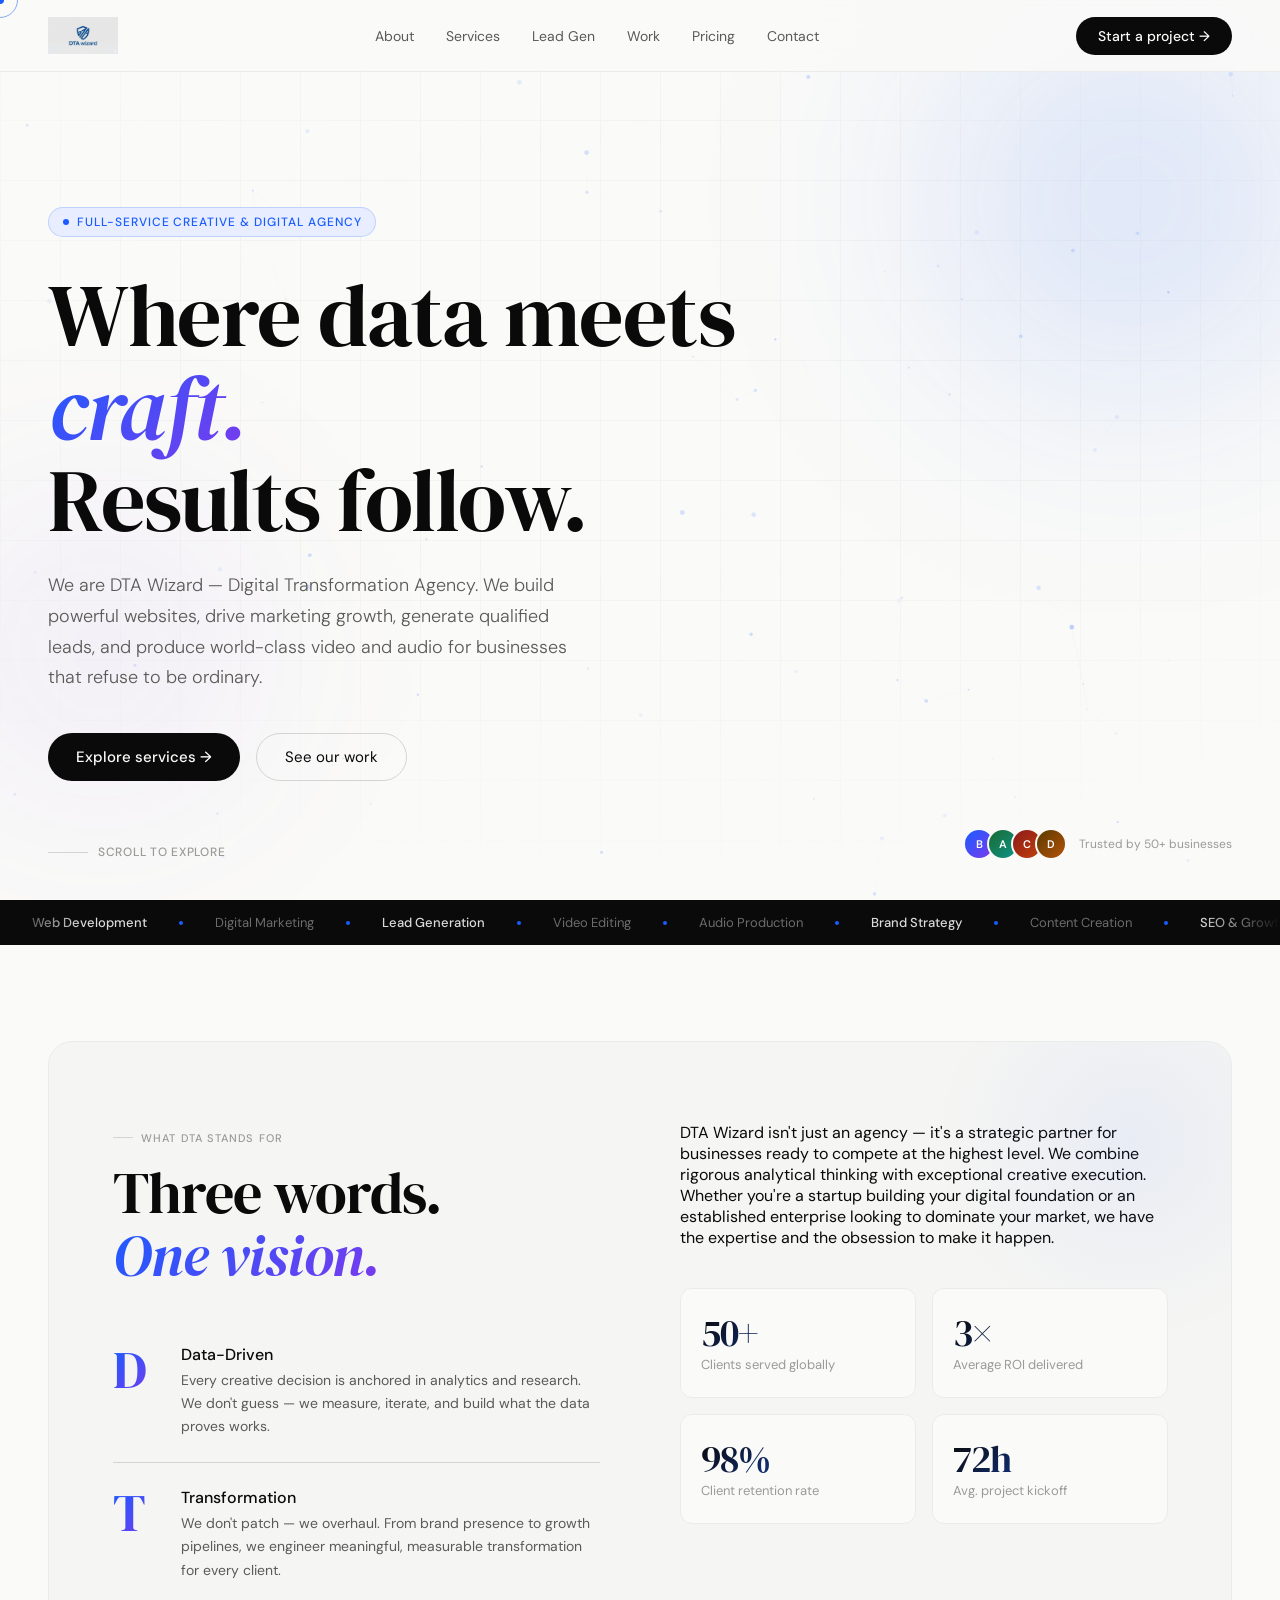
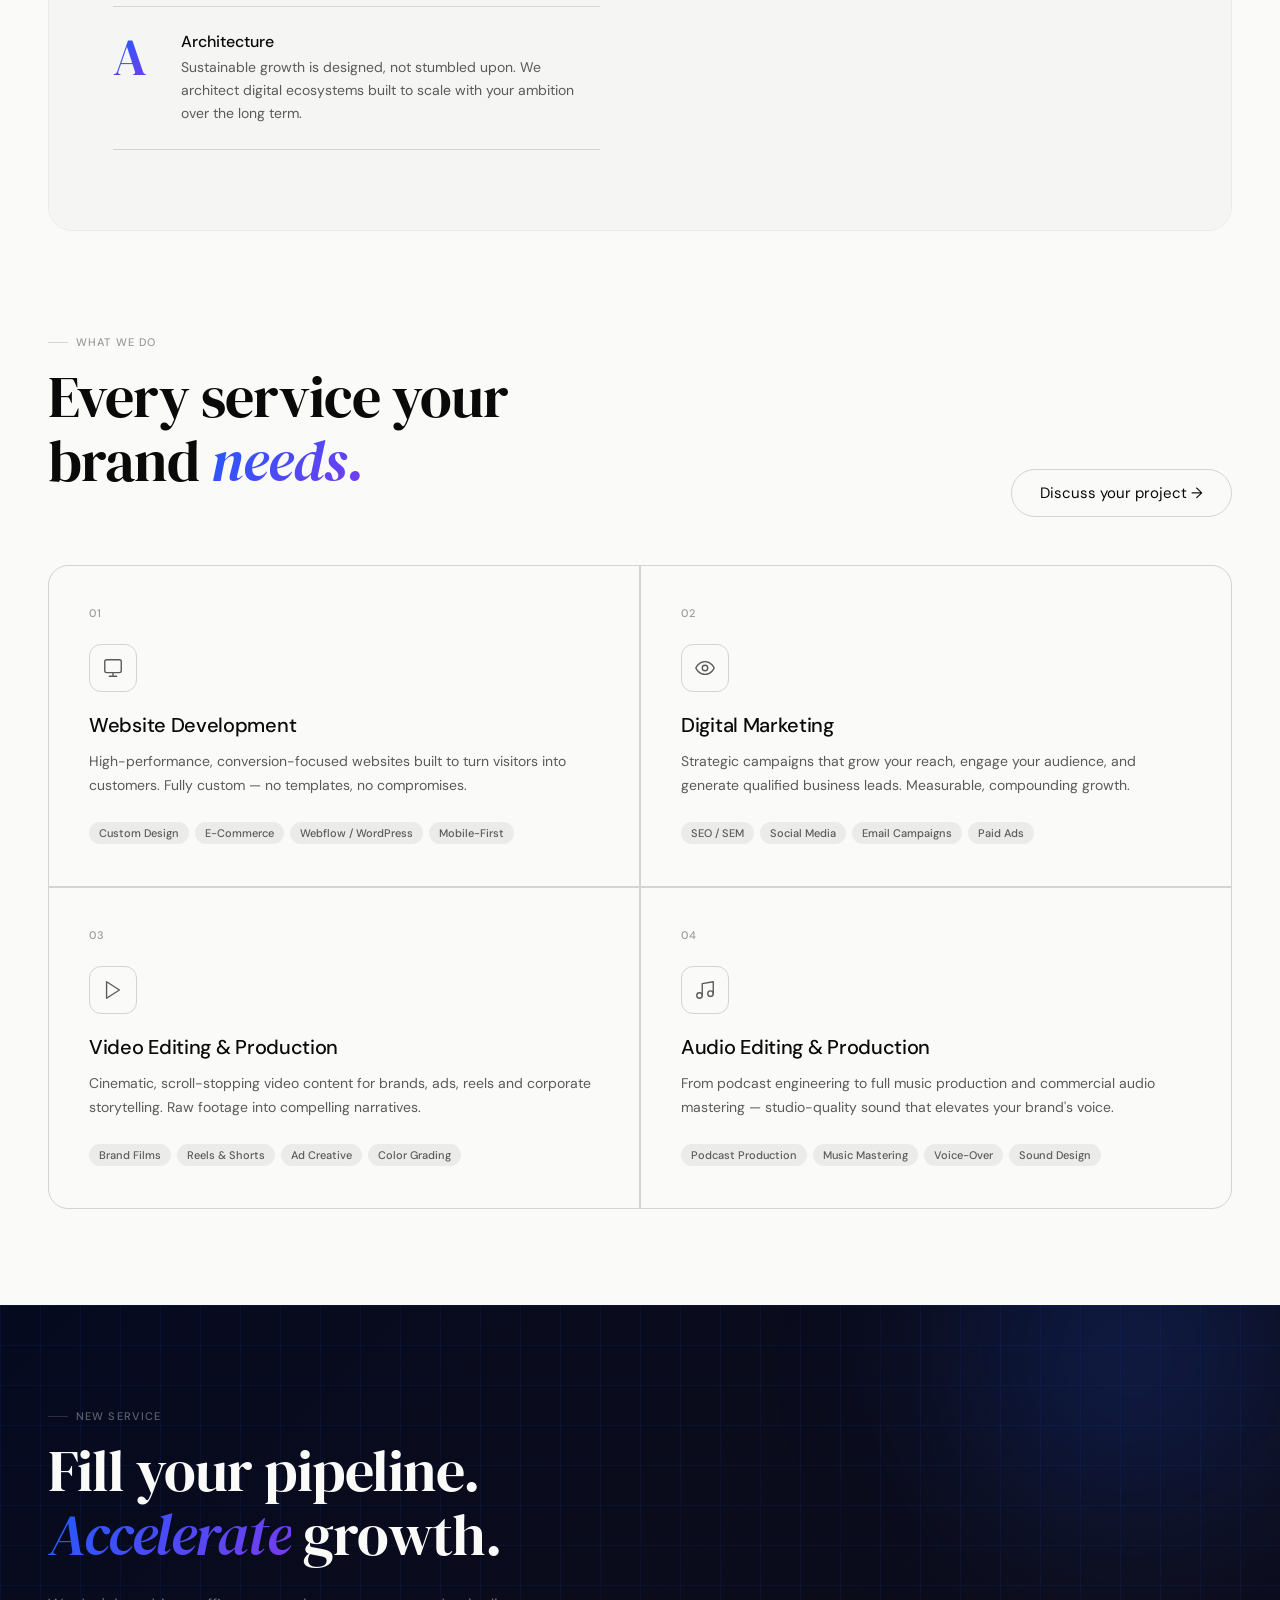
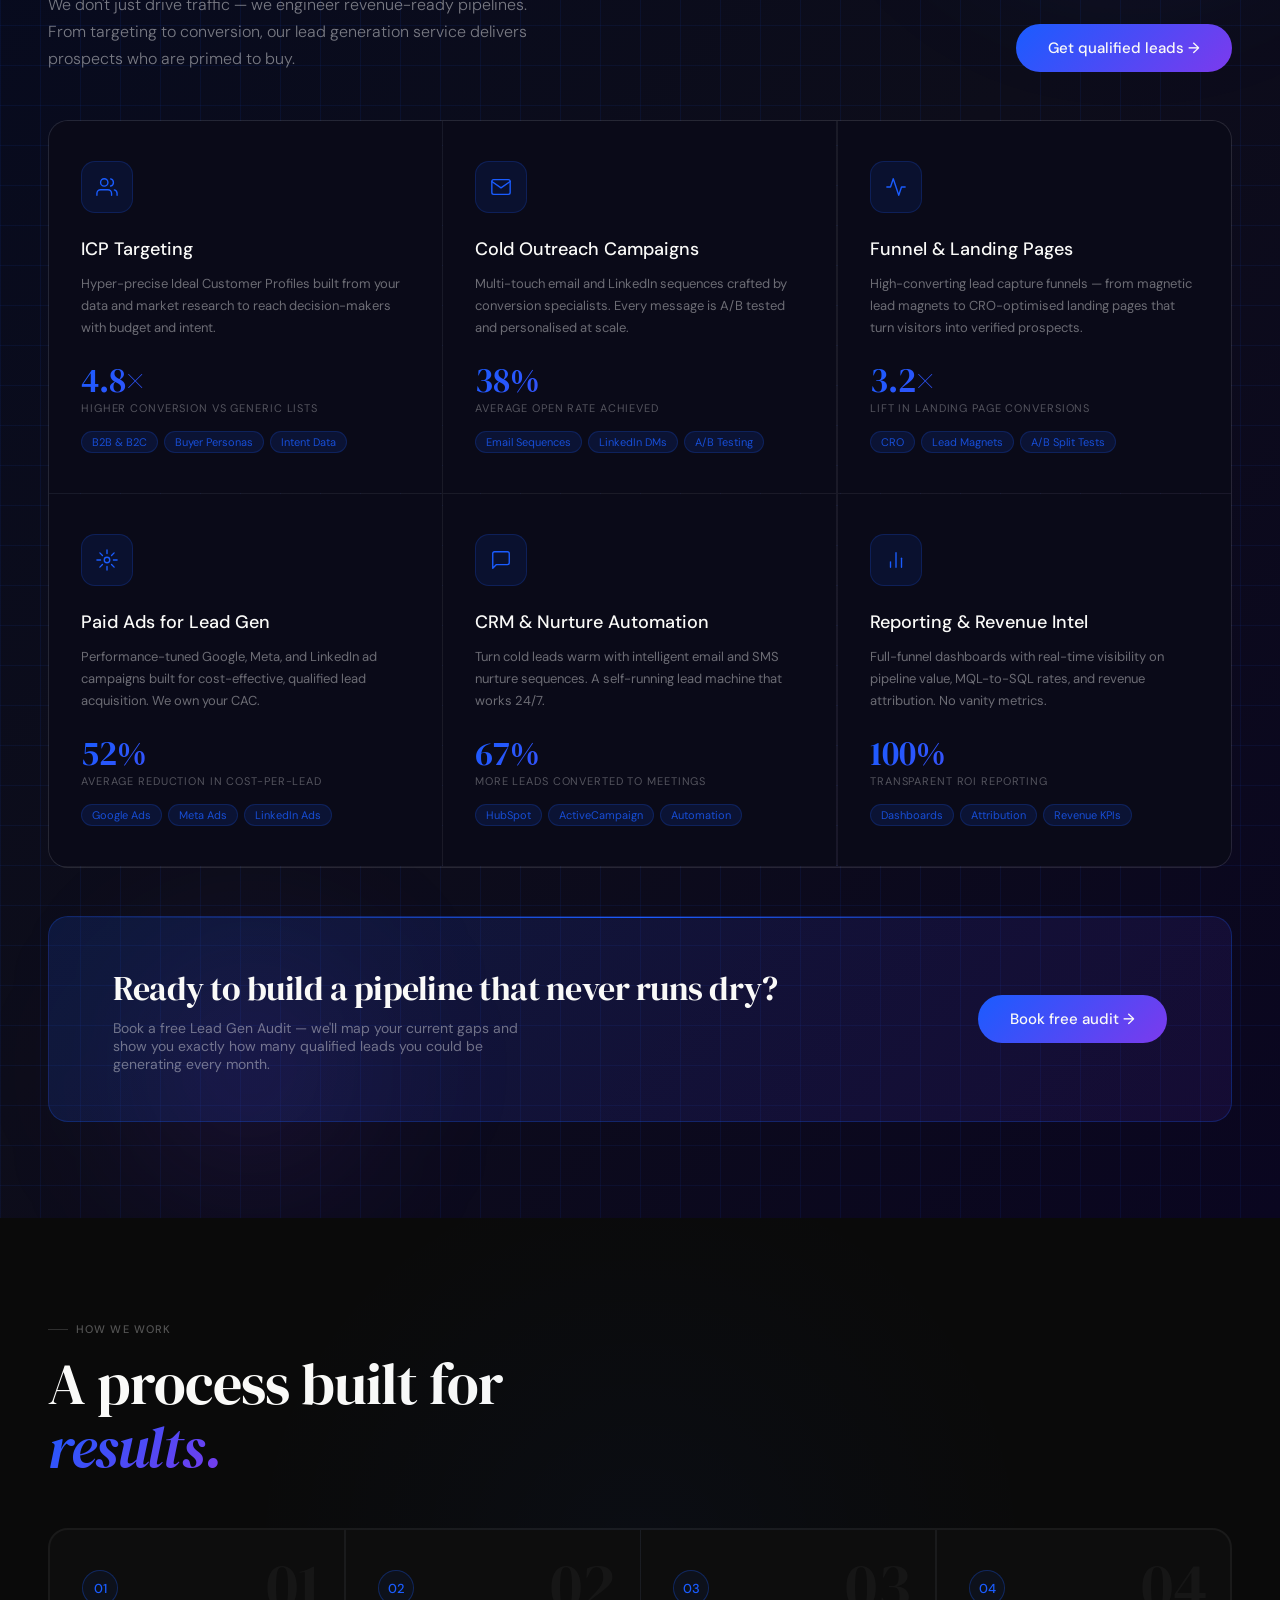
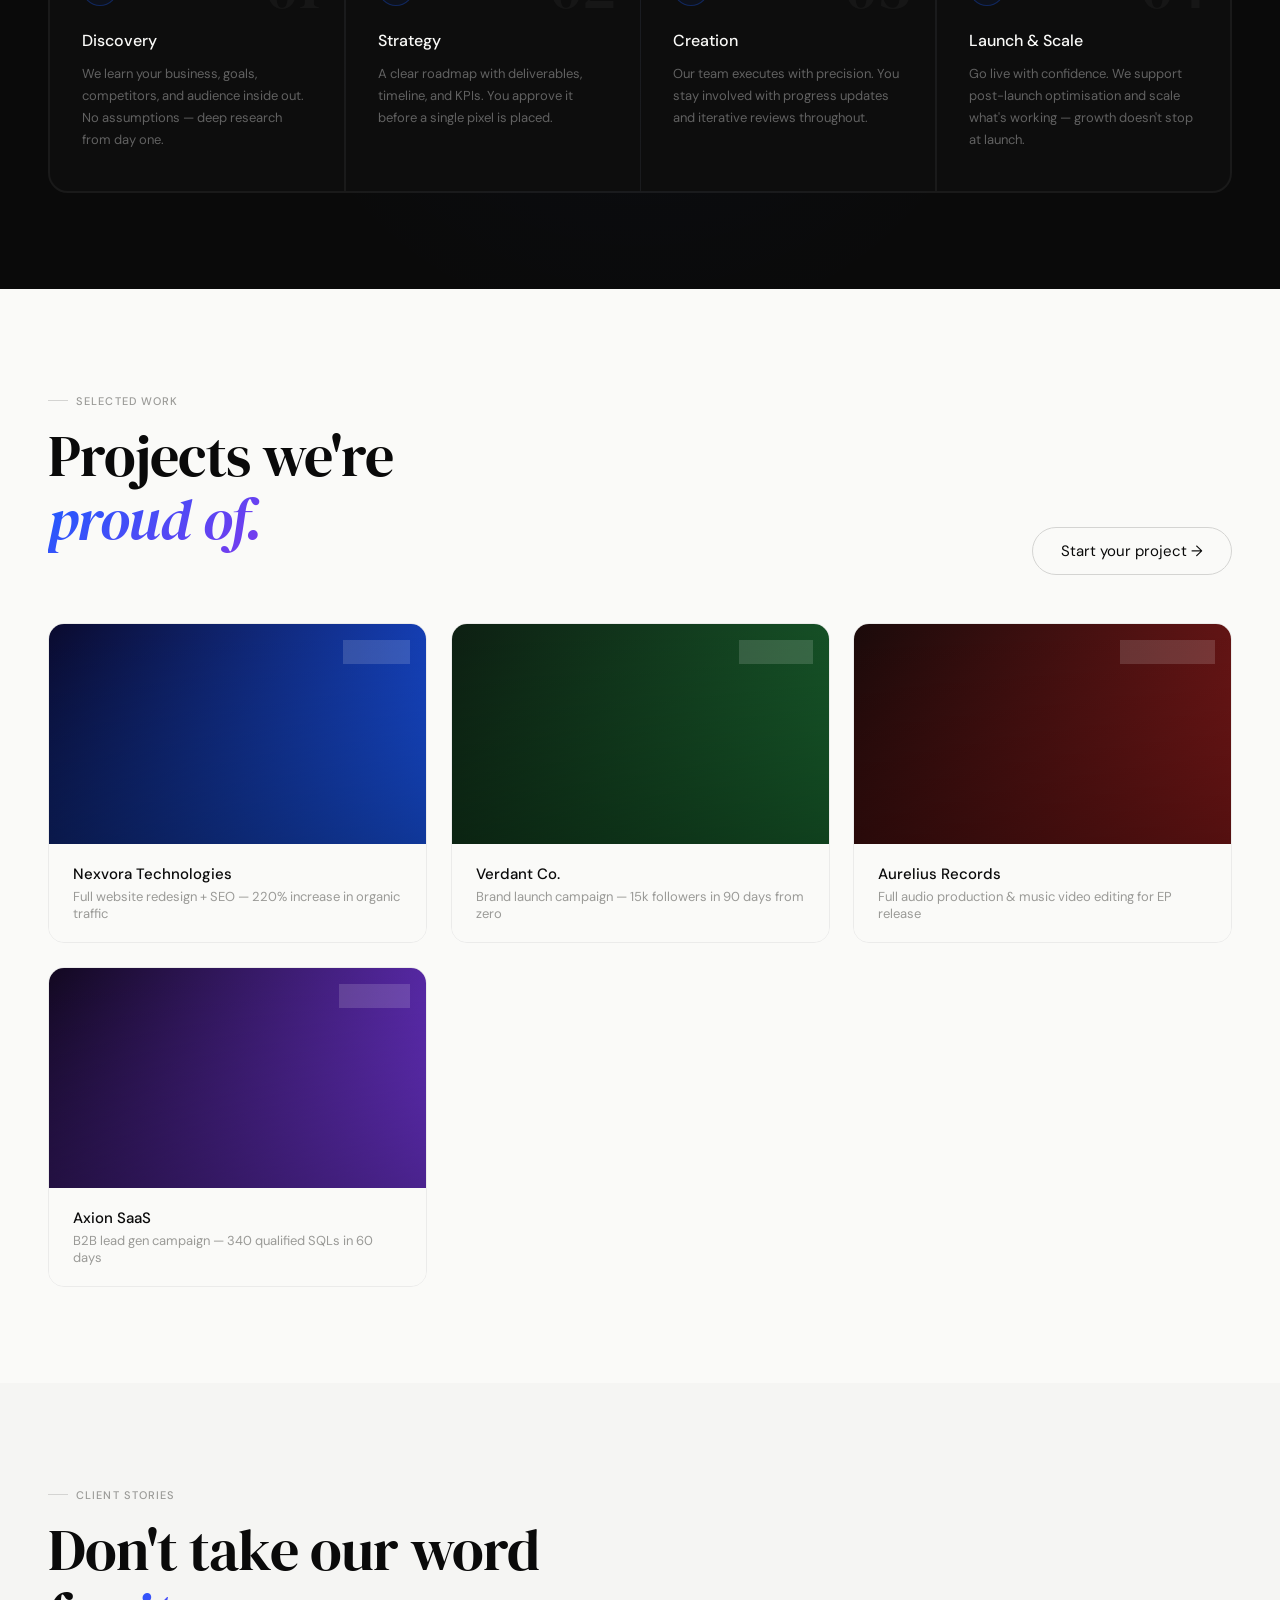
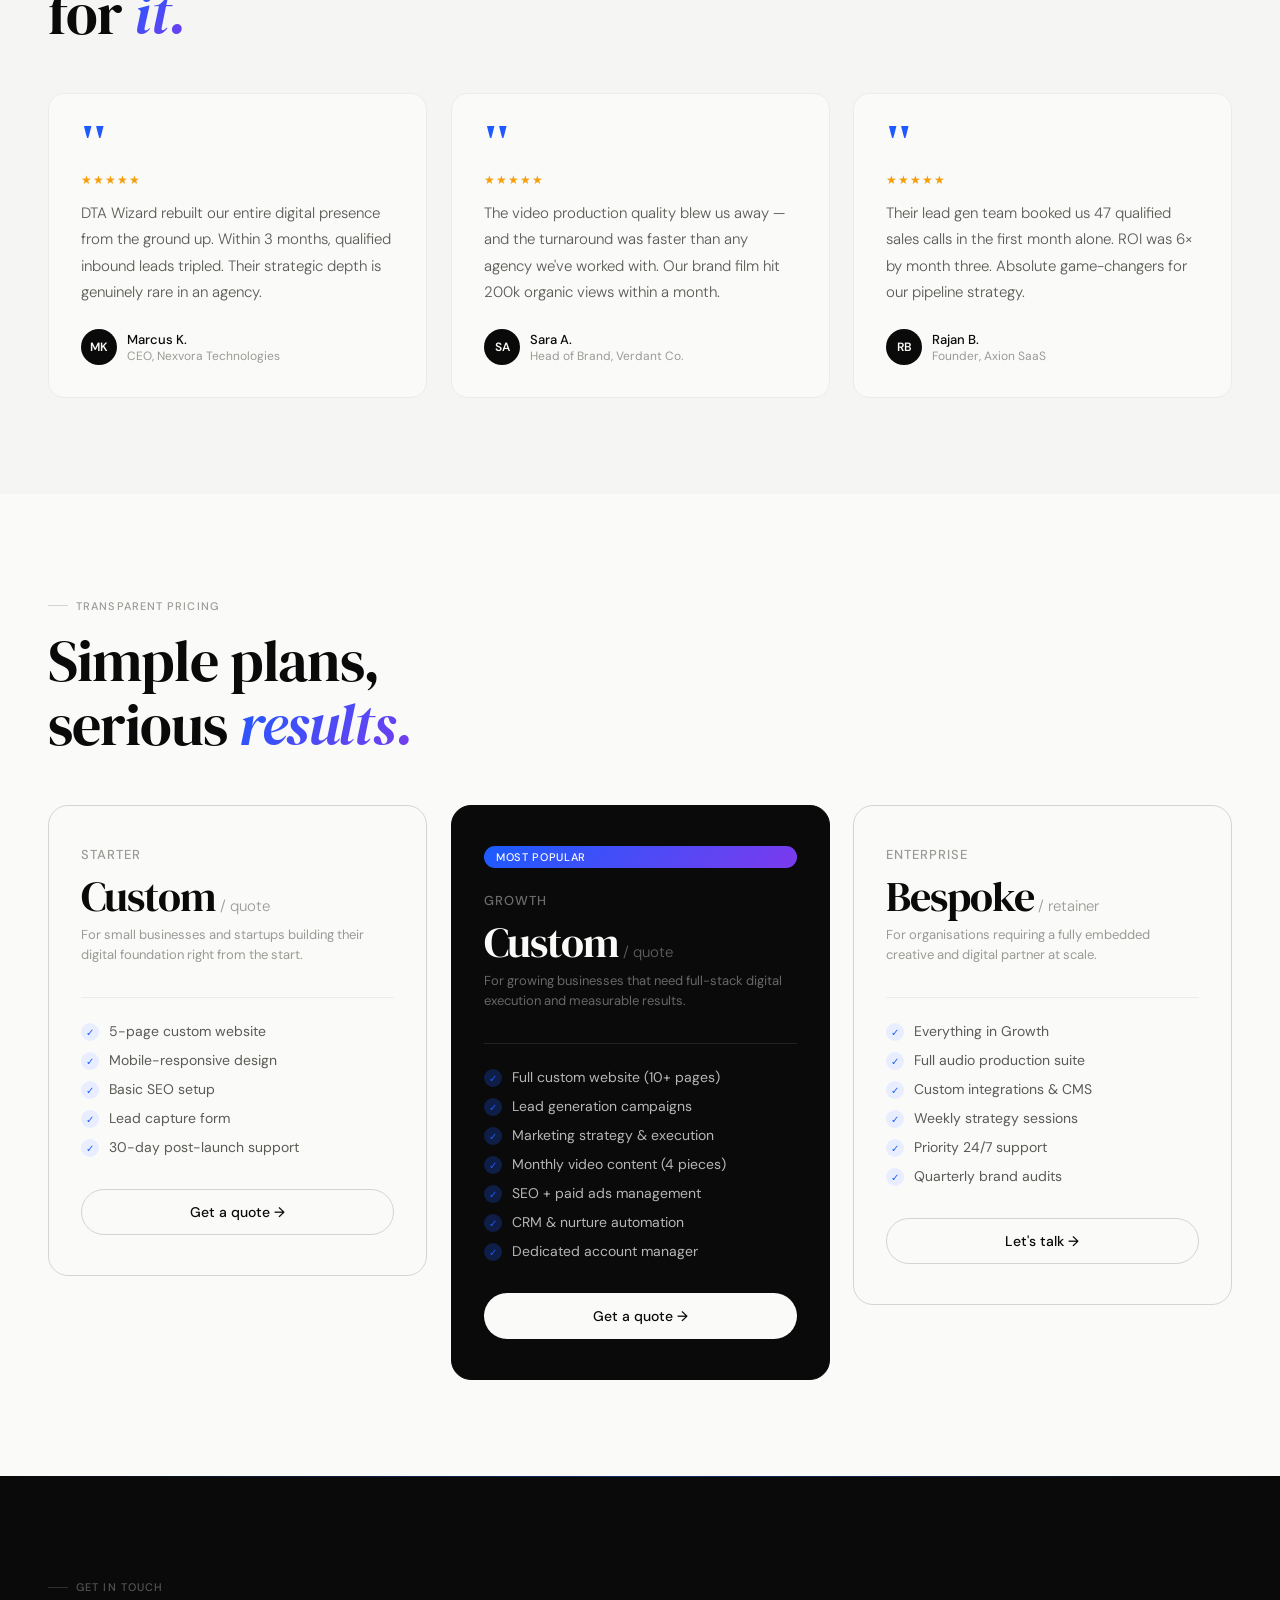
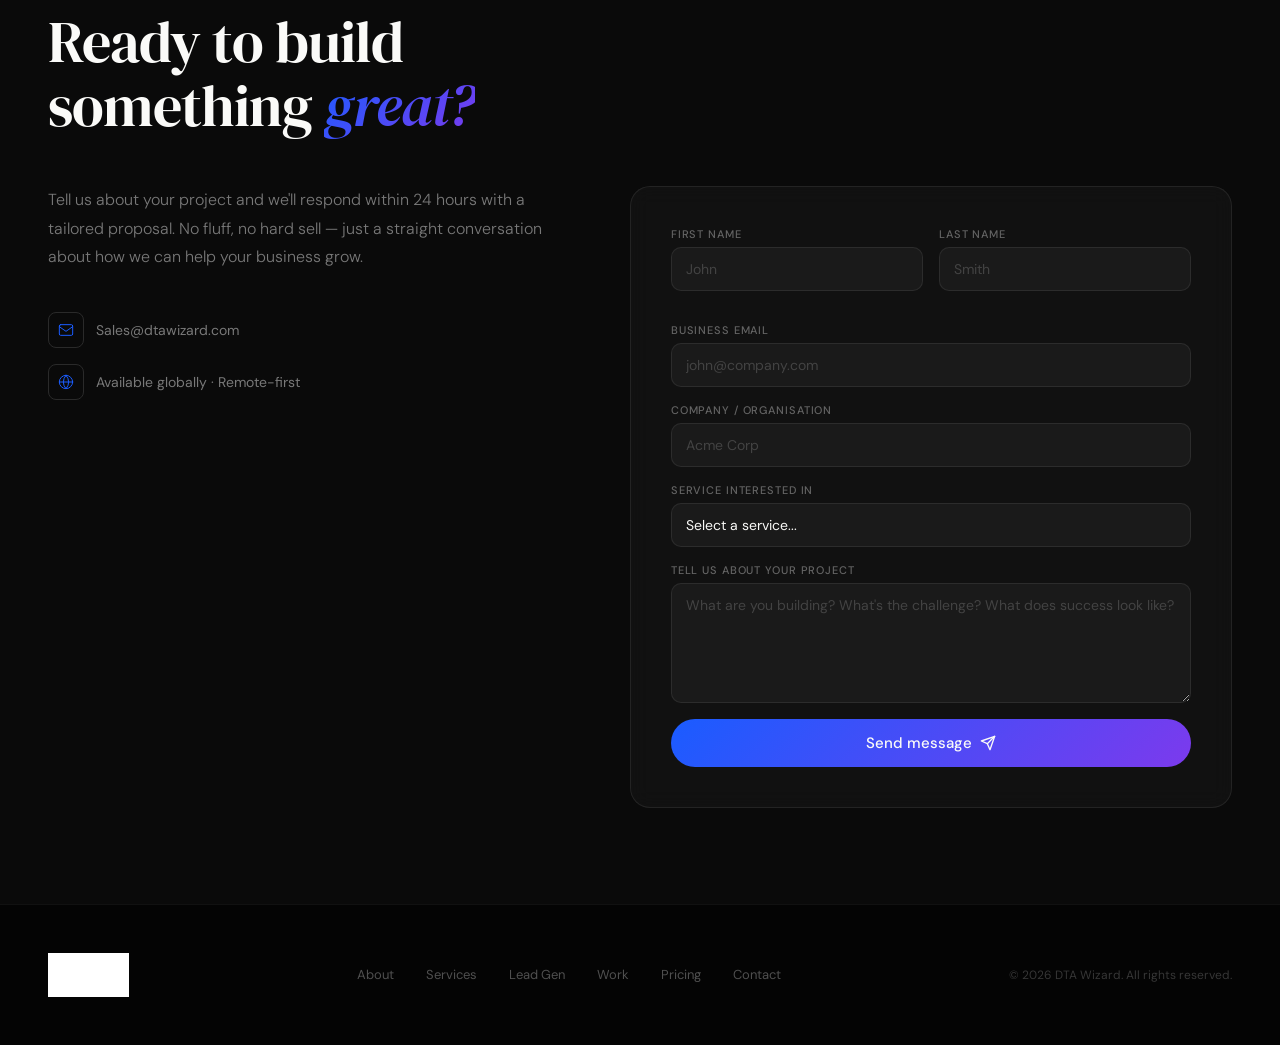
==== commit aa238715: "Add files via upload" ====
--- a/index.html
+++ b/index.html
@@ -17,10 +17,7 @@
 
 <nav id="mainNav">
   <a href="#" class="nav-logo">
-    <div class="logo-mark">
-      <svg width="16" height="16" viewBox="0 0 16 16" fill="none"><path d="M3 8L6 11L13 5" stroke="white" stroke-width="1.5" stroke-linecap="round" stroke-linejoin="round"/><circle cx="8" cy="8" r="6.5" stroke="white" stroke-width="1.2"/></svg>
-    </div>
-    DTA Wizard
+    <img src="logo.png" alt="DTA Wizard" class="nav-logo-img">
   </a>
   <ul class="nav-links">
     <li><a href="#about">About</a></li>
@@ -808,8 +805,7 @@
 
 <footer>
   <a href="#" class="footer-logo">
-    <div class="logo-mark" style="width:28px;height:28px;"><svg width="14" height="14" viewBox="0 0 16 16" fill="none"><path d="M3 8L6 11L13 5" stroke="white" stroke-width="1.5" stroke-linecap="round" stroke-linejoin="round"/><circle cx="8" cy="8" r="6.5" stroke="white" stroke-width="1.2"/></svg></div>
-    DTA Wizard
+    <img src="logo.png" alt="DTA Wizard" class="footer-logo-img">
   </a>
   <div class="footer-links">
     <a href="#about">About</a><a href="#services">Services</a><a href="#leadgen">Lead Gen</a><a href="#work">Work</a><a href="#pricing">Pricing</a><a href="#contact">Contact</a>
--- a/style.css
+++ b/style.css
@@ -475,3 +475,25 @@
   .process-grid { grid-template-columns: 1fr; }
   .cursor-dot, .cursor-ring { display: none; }
 }
+
+/* ═══════════════════════════════════════
+   LOGO IMAGE OVERRIDES
+═══════════════════════════════════════ */
+.nav-logo-img {
+  height: 38px;
+  width: auto;
+  display: block;
+  /* The logo has a light bg — make it work on the white nav */
+  object-fit: contain;
+}
+nav.scrolled .nav-logo-img {
+  filter: none;
+}
+.footer-logo-img {
+  height: 44px;
+  width: auto;
+  display: block;
+  object-fit: contain;
+  /* Invert to white for dark footer */
+  filter: brightness(0) invert(1);
+}
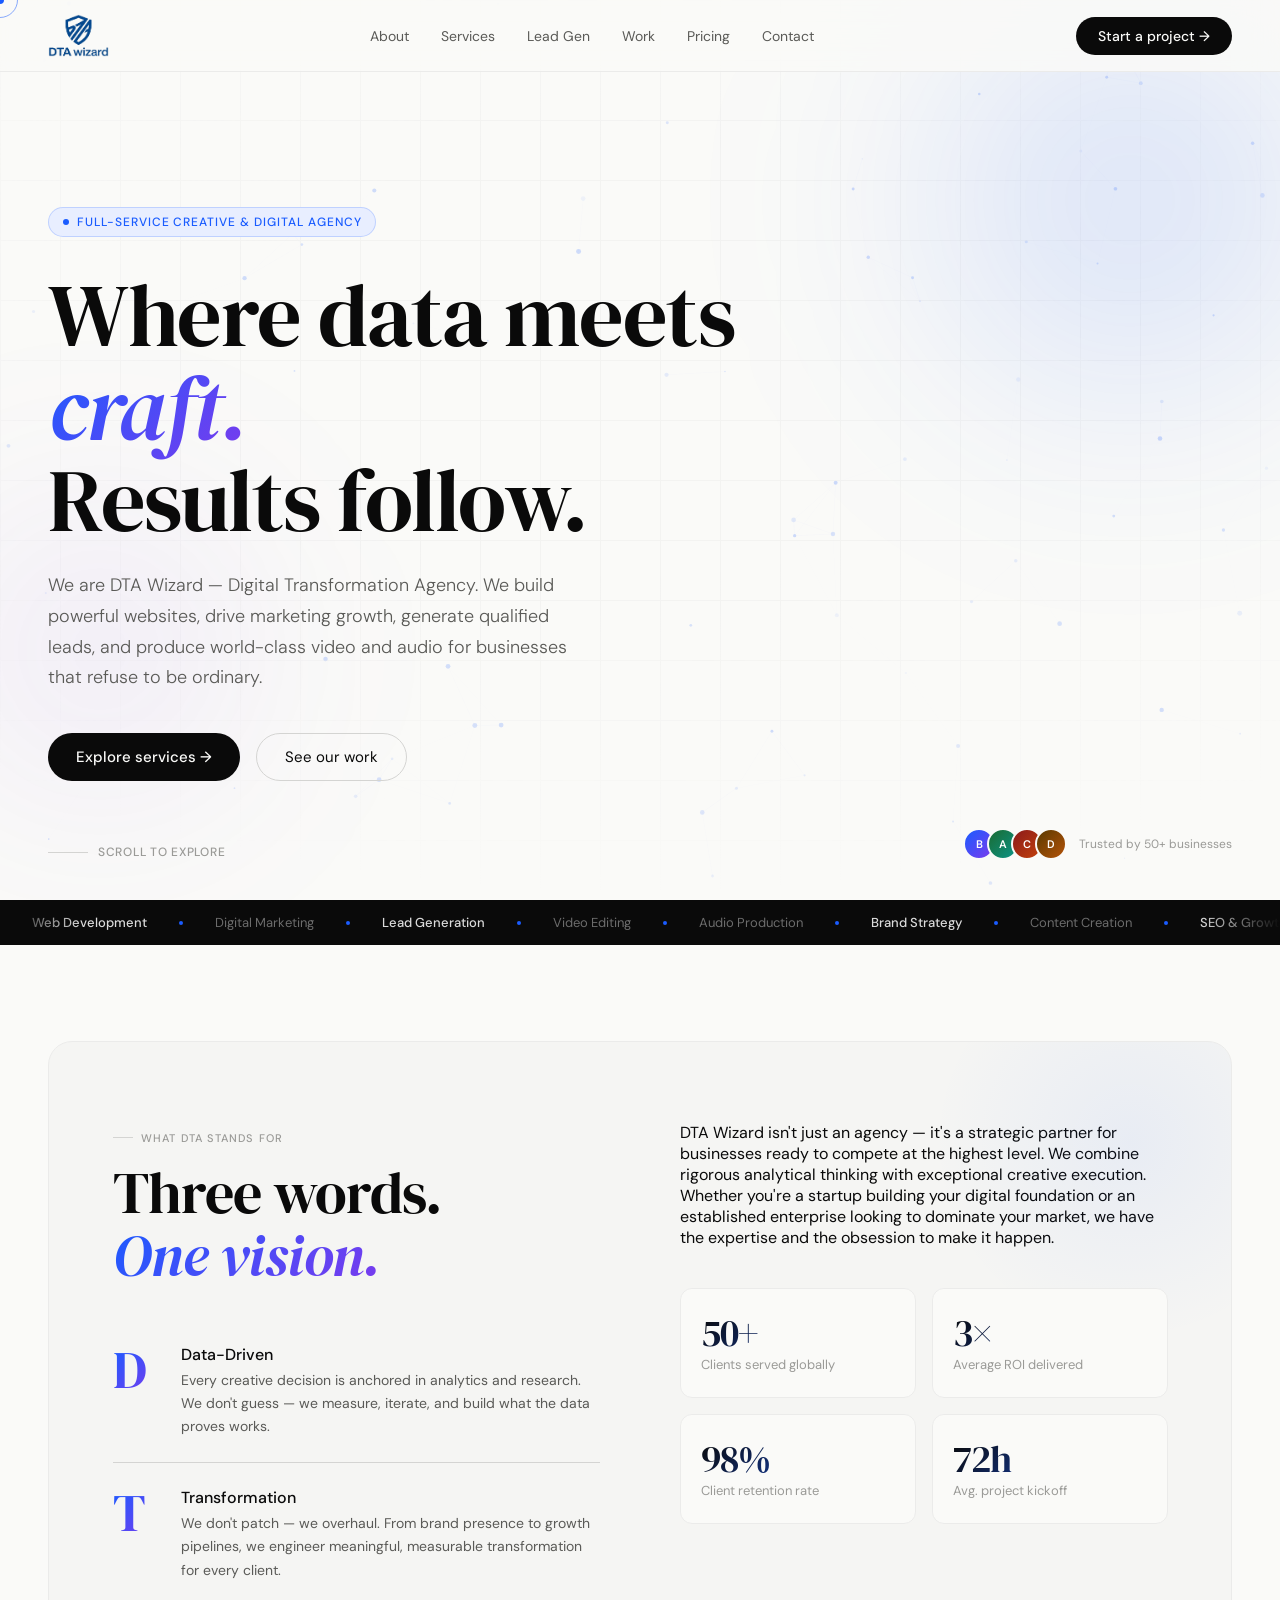
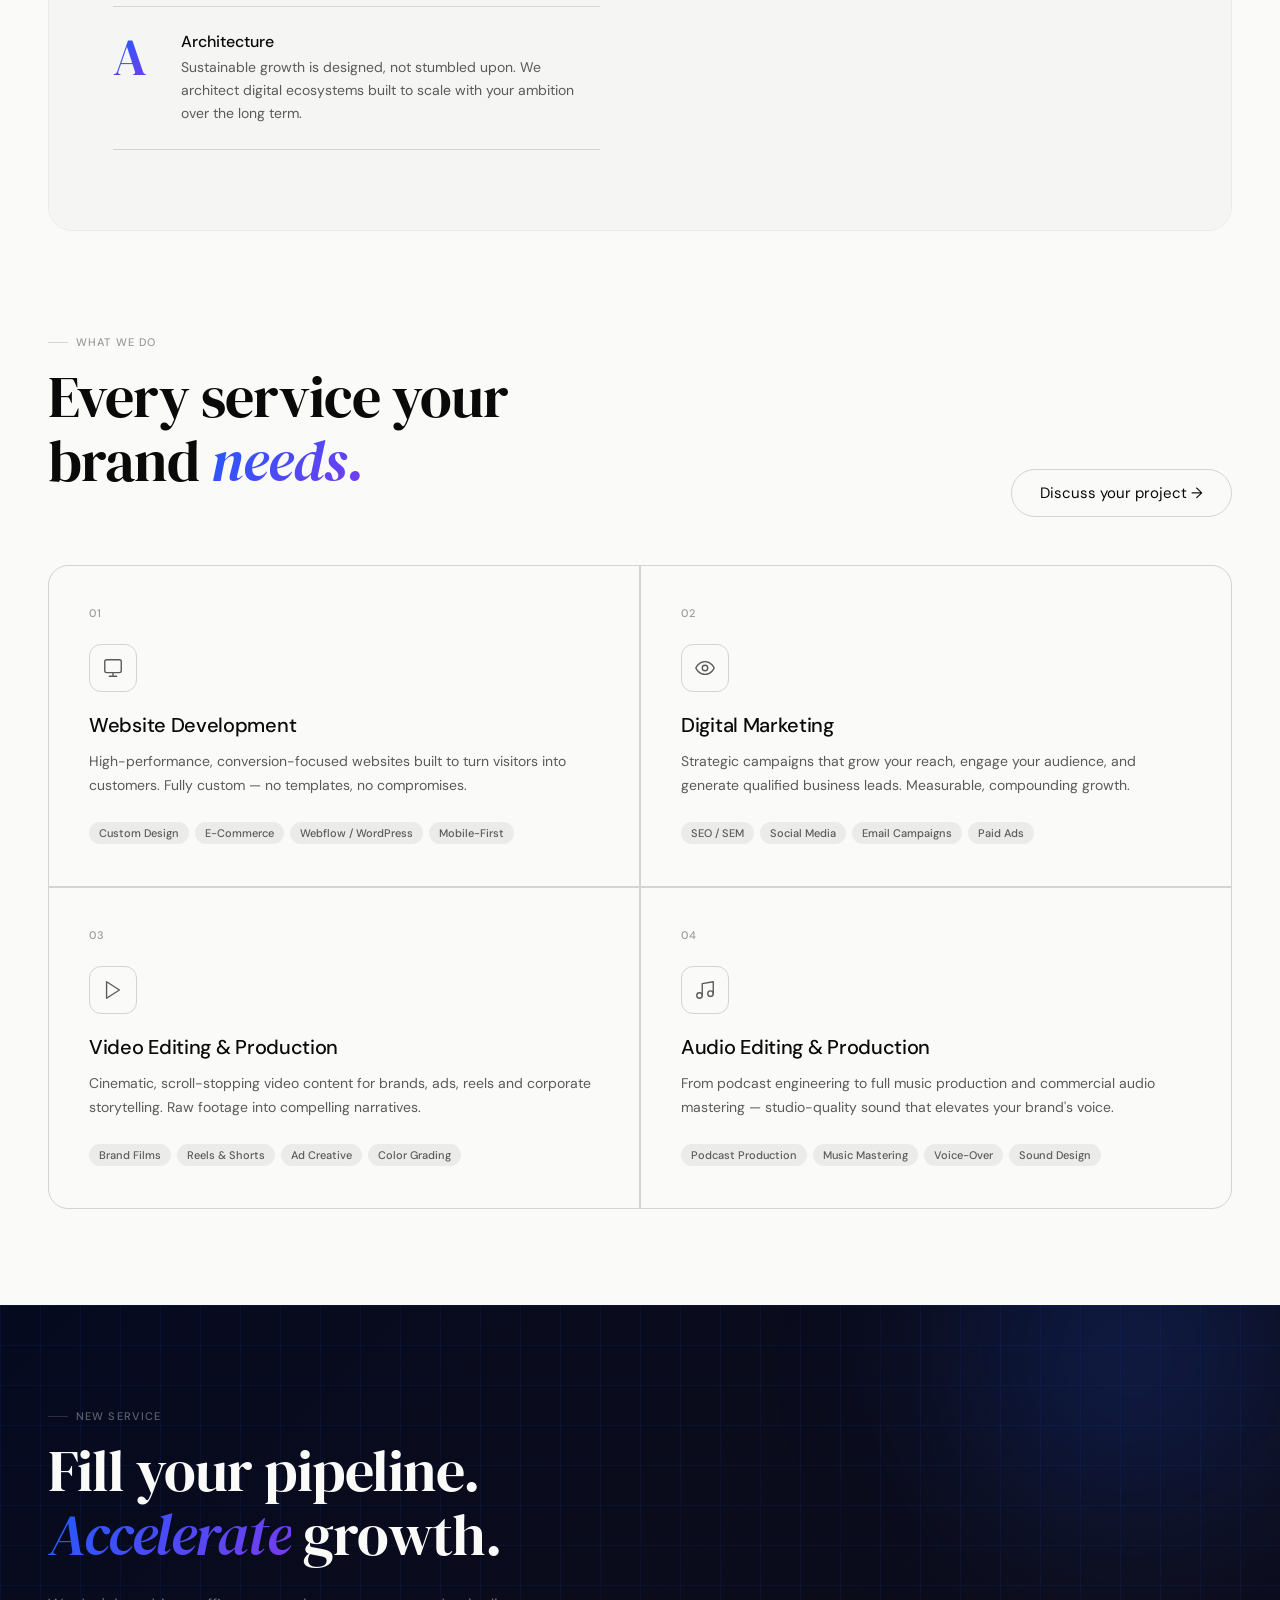
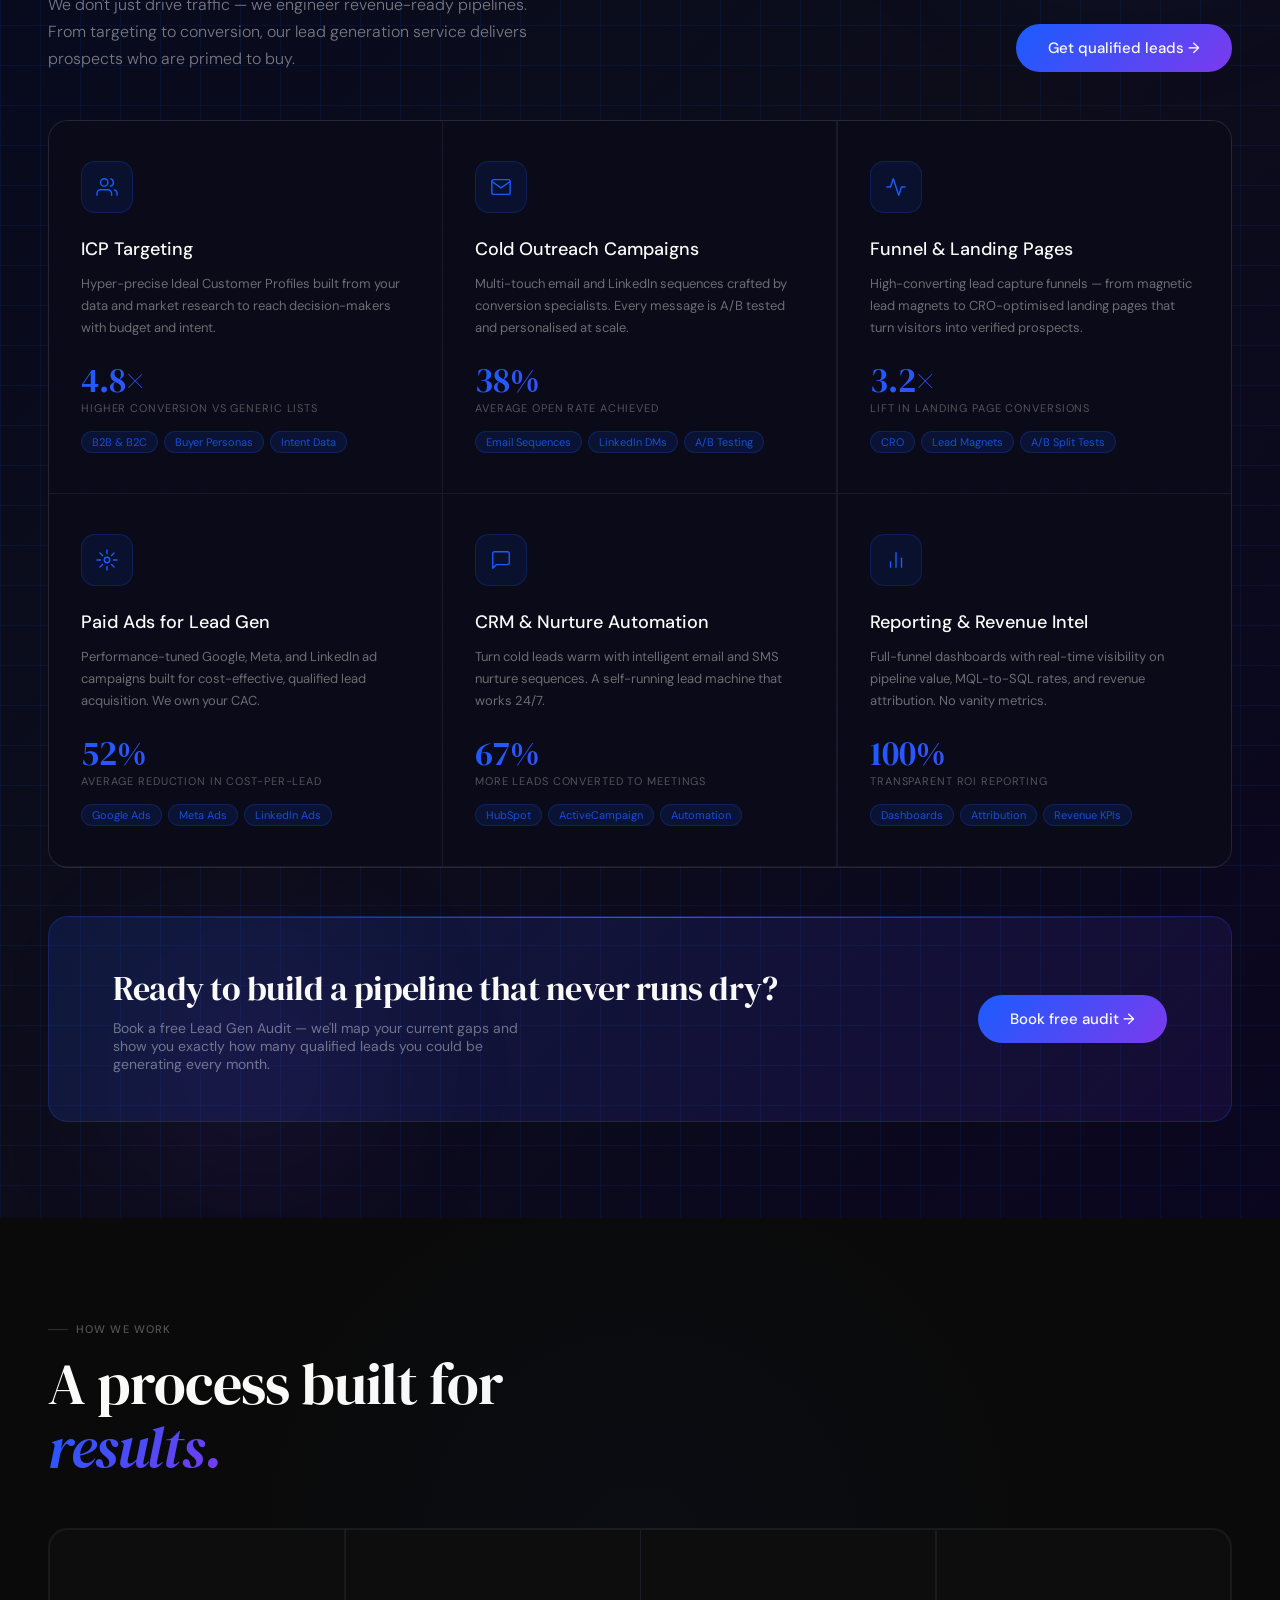
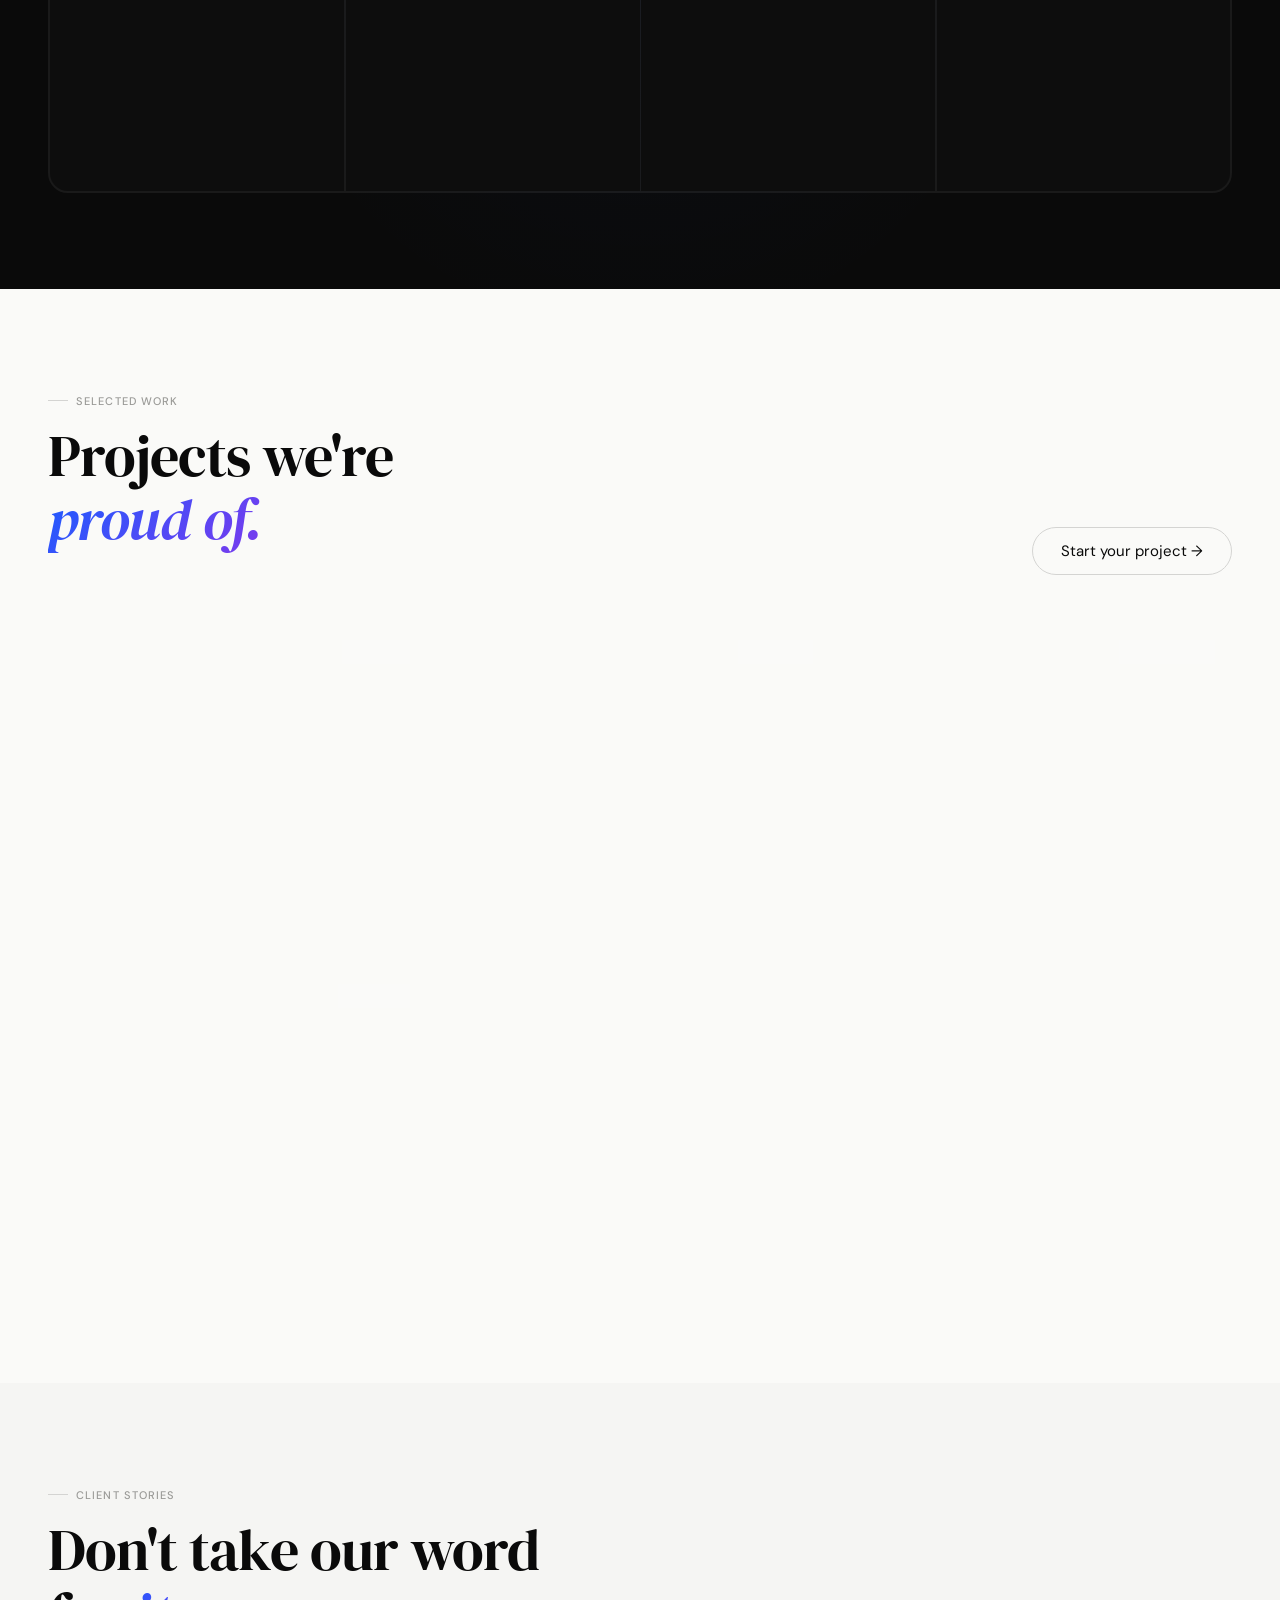
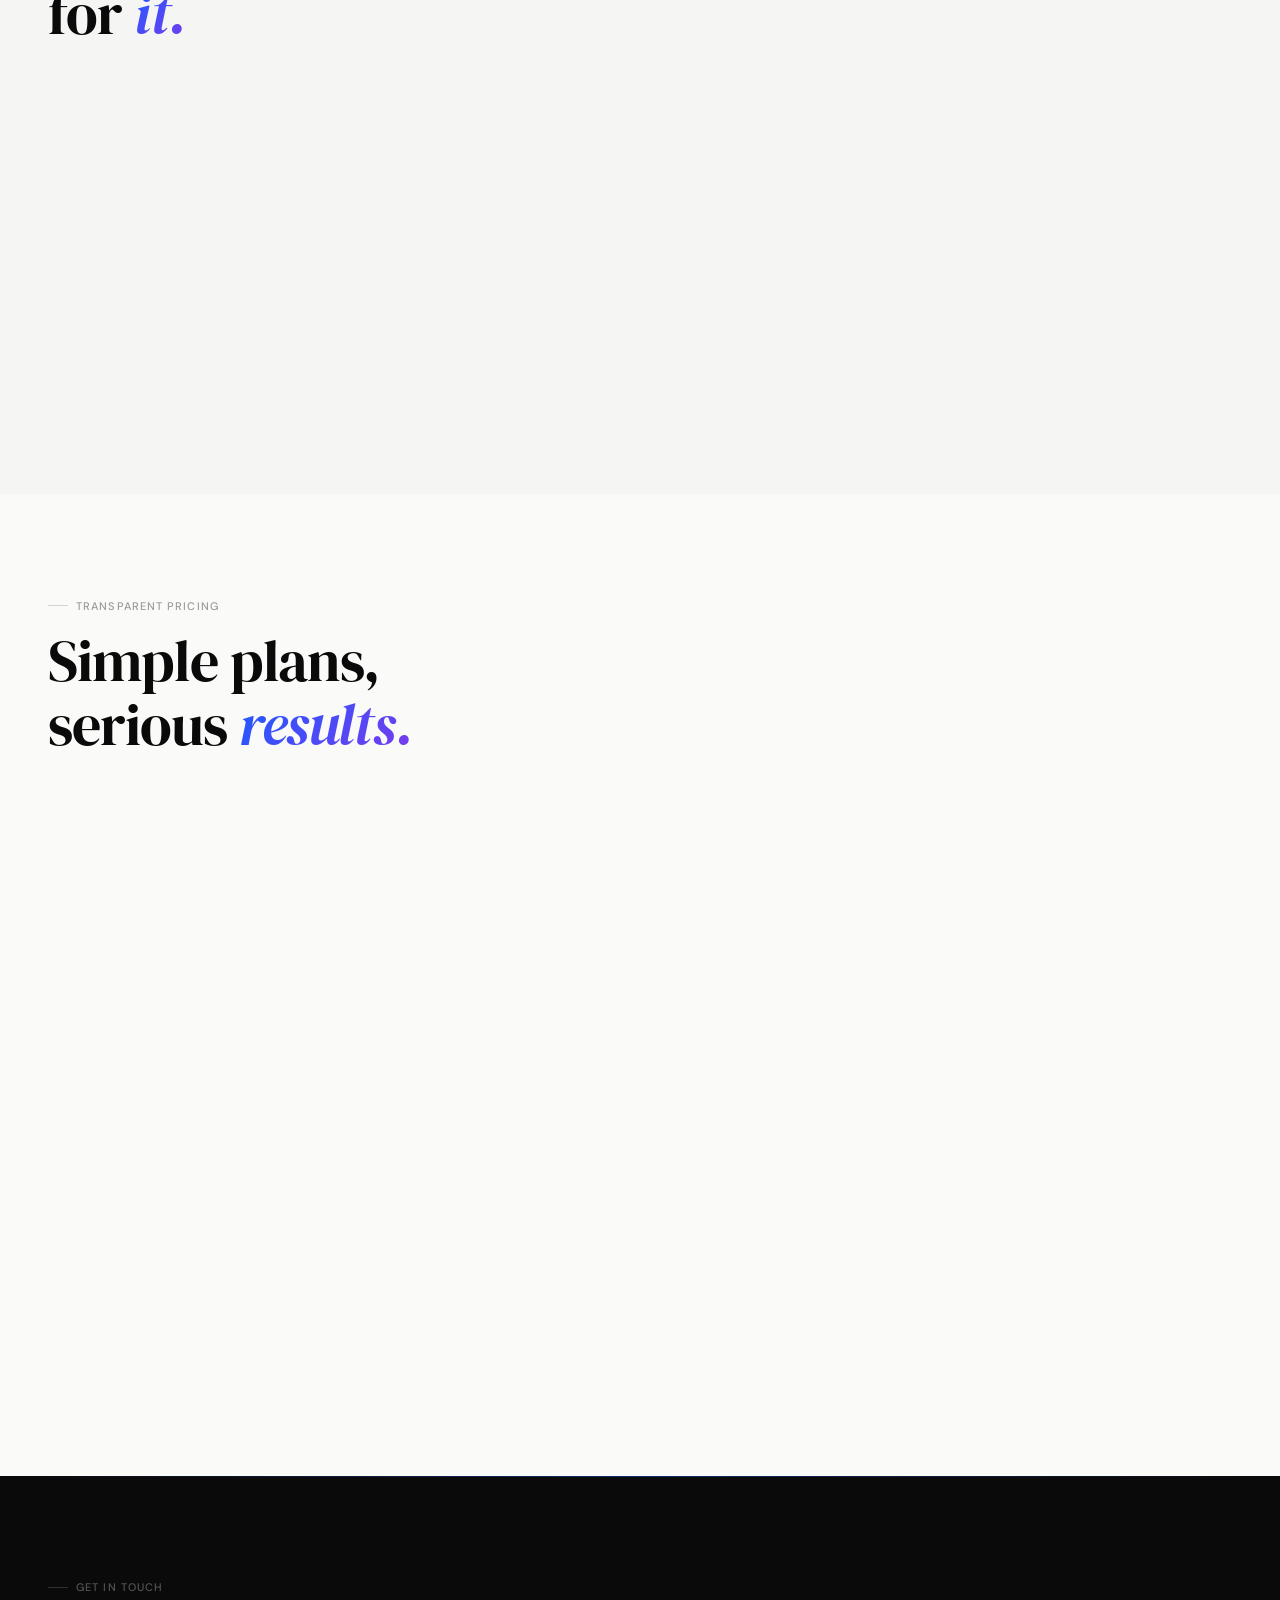
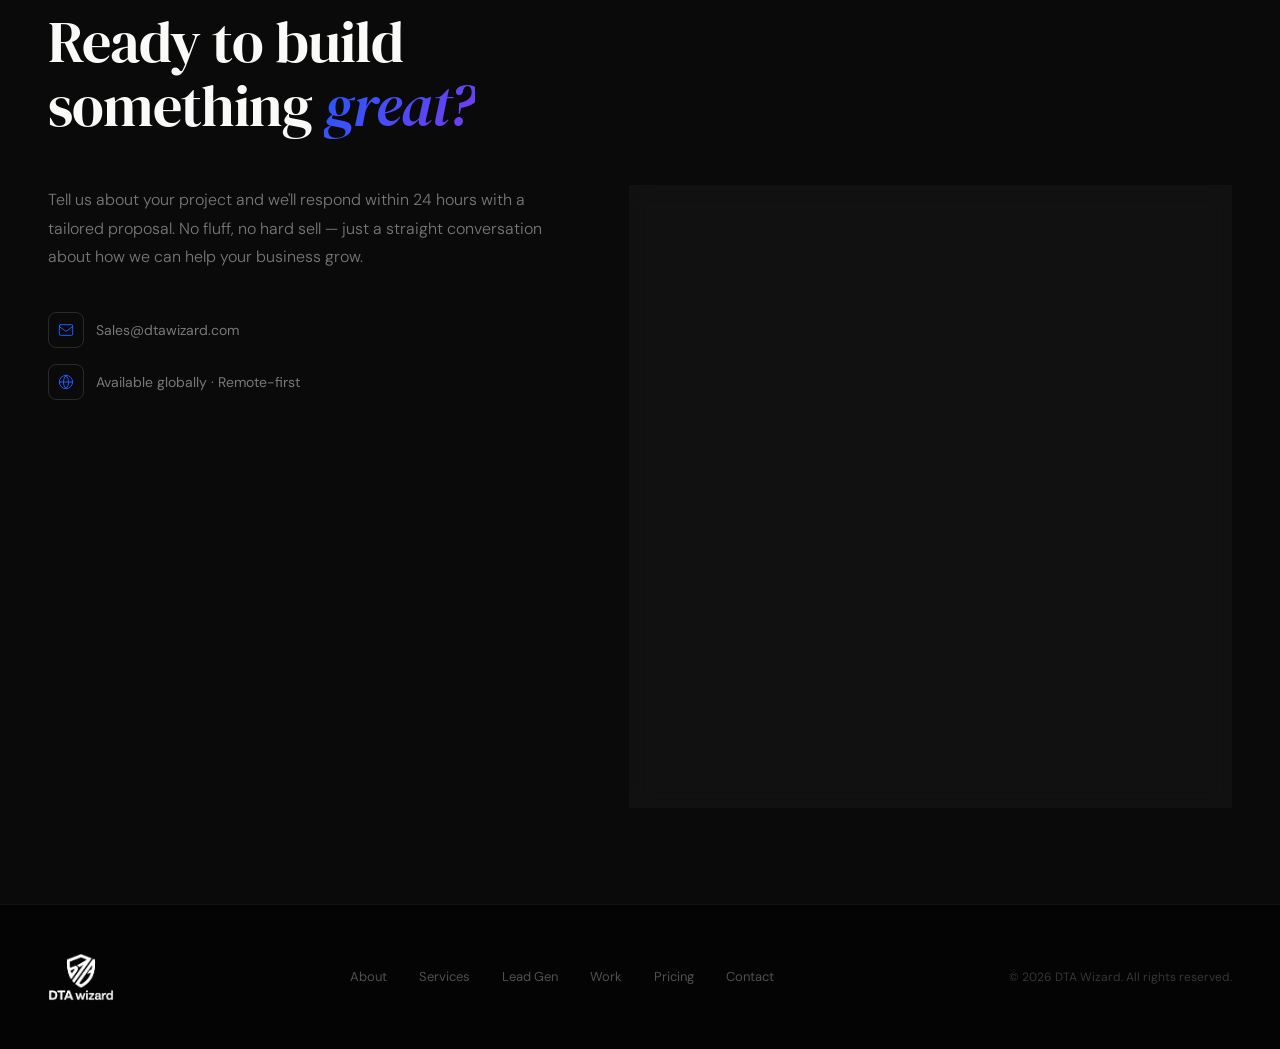
==== commit bcfa912d: "Add files via upload" ====
--- a/index.html
+++ b/index.html
@@ -805,7 +805,7 @@
 
 <footer>
   <a href="#" class="footer-logo">
-    <img src="logo.png" alt="DTA Wizard" class="footer-logo-img">
+    <img src="logo-white.png" alt="DTA Wizard" class="footer-logo-img">
   </a>
   <div class="footer-links">
     <a href="#about">About</a><a href="#services">Services</a><a href="#leadgen">Lead Gen</a><a href="#work">Work</a><a href="#pricing">Pricing</a><a href="#contact">Contact</a>
--- a/style.css
+++ b/style.css
@@ -114,8 +114,24 @@
 ═══════════════════════════════════════ */
 nav { position: fixed; top: 0; left: 0; right: 0; z-index: 100; height: var(--nav-h); display: flex; align-items: center; justify-content: space-between; padding: 0 3rem; background: rgba(250,250,248,0.88); backdrop-filter: blur(20px); border-bottom: 1px solid var(--gray-100); transition: box-shadow 0.3s; }
 nav.scrolled { box-shadow: 0 4px 30px rgba(0,0,0,0.07); }
-.nav-logo { font-size: 18px; font-weight: 500; text-decoration: none; color: var(--black); display: flex; align-items: center; gap: 10px; }
-.logo-mark { width: 32px; height: 32px; background: var(--black); border-radius: 8px; display: flex; align-items: center; justify-content: center; position: relative; overflow: hidden; }
+.nav-logo { font-size: 18px; font-weight: 500; text-decoration: none; color: var(--black); display: flex; align-items: center; gap: 0; }
+
+/* Nav logo: show full logo image, tightly sized */
+.nav-logo-img {
+  height: 44px;
+  width: auto;
+  display: block;
+  object-fit: contain;
+  /* The logo PNG has transparent bg now — renders perfectly on light nav */
+  transition: opacity 0.2s ease, transform 0.2s ease;
+}
+.nav-logo:hover .nav-logo-img {
+  opacity: 0.85;
+  transform: scale(1.03);
+}
+
+/* Logo mark kept for legacy selectors but hidden since we use img */
+.logo-mark { display: none; }
 .logo-mark::after { content:''; position:absolute; inset:0; background: linear-gradient(135deg, var(--accent), var(--accent2)); opacity: 0; transition: opacity 0.3s; }
 .logo-mark:hover::after { opacity: 1; }
 .logo-mark svg { position: relative; z-index: 1; }
@@ -439,7 +455,15 @@
    FOOTER
 ═══════════════════════════════════════ */
 footer { background: #040404; padding: 3rem; border-top: 1px solid #111; display: flex; justify-content: space-between; align-items: center; flex-wrap: wrap; gap: 1.5rem; position: relative; z-index: 1; }
-.footer-logo { display: flex; align-items: center; gap: 10px; font-size: 16px; font-weight: 500; color: var(--white); text-decoration: none; }
+.footer-logo { display: flex; align-items: center; gap: 0; font-size: 16px; font-weight: 500; color: var(--white); text-decoration: none; transition: opacity 0.2s; }
+.footer-logo:hover { opacity: 0.8; }
+.footer-logo-img {
+  height: 48px;
+  width: auto;
+  display: block;
+  object-fit: contain;
+  /* White version of logo for dark footer */
+}
 .footer-links { display: flex; gap: 2rem; }
 .footer-links a { font-size: 13px; color: rgba(255,255,255,0.3); text-decoration: none; transition: color 0.2s; }
 .footer-links a:hover { color: var(--white); }
@@ -475,25 +499,3 @@
   .process-grid { grid-template-columns: 1fr; }
   .cursor-dot, .cursor-ring { display: none; }
 }
-
-/* ═══════════════════════════════════════
-   LOGO IMAGE OVERRIDES
-═══════════════════════════════════════ */
-.nav-logo-img {
-  height: 38px;
-  width: auto;
-  display: block;
-  /* The logo has a light bg — make it work on the white nav */
-  object-fit: contain;
-}
-nav.scrolled .nav-logo-img {
-  filter: none;
-}
-.footer-logo-img {
-  height: 44px;
-  width: auto;
-  display: block;
-  object-fit: contain;
-  /* Invert to white for dark footer */
-  filter: brightness(0) invert(1);
-}
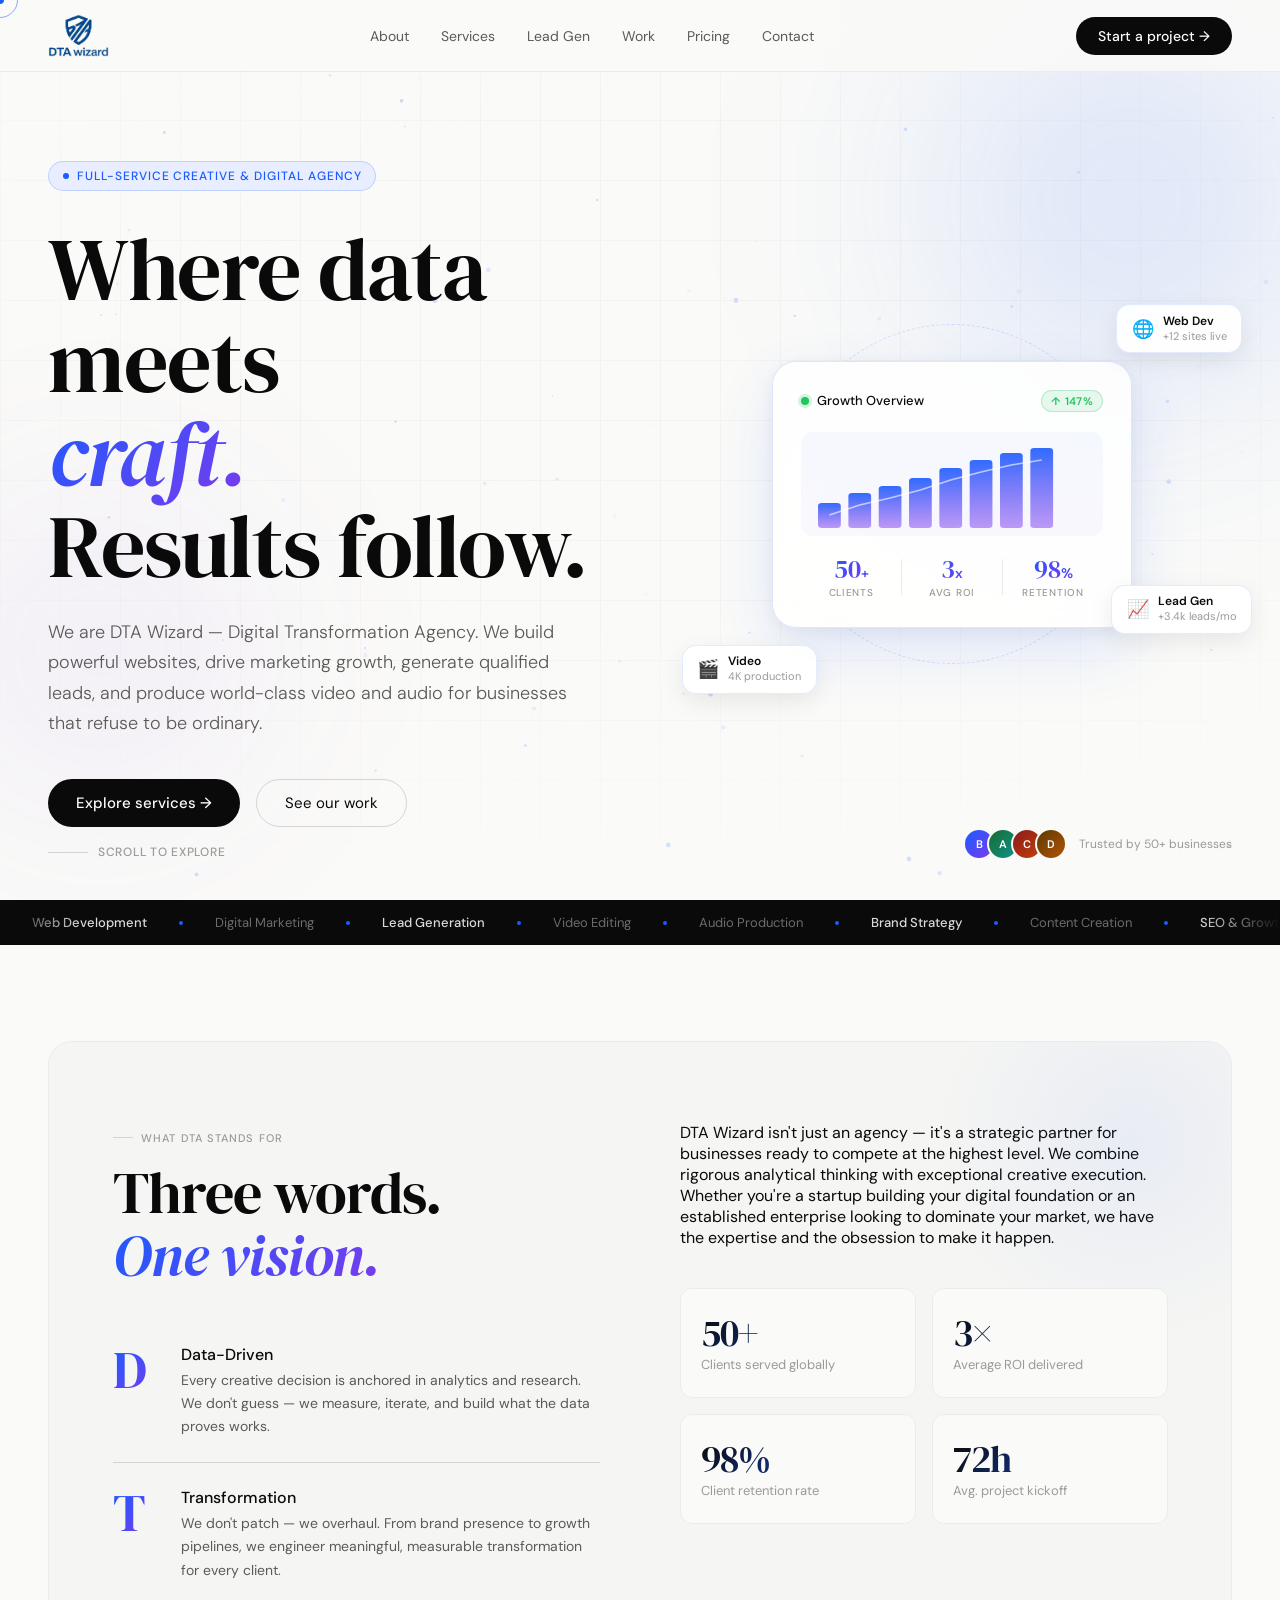
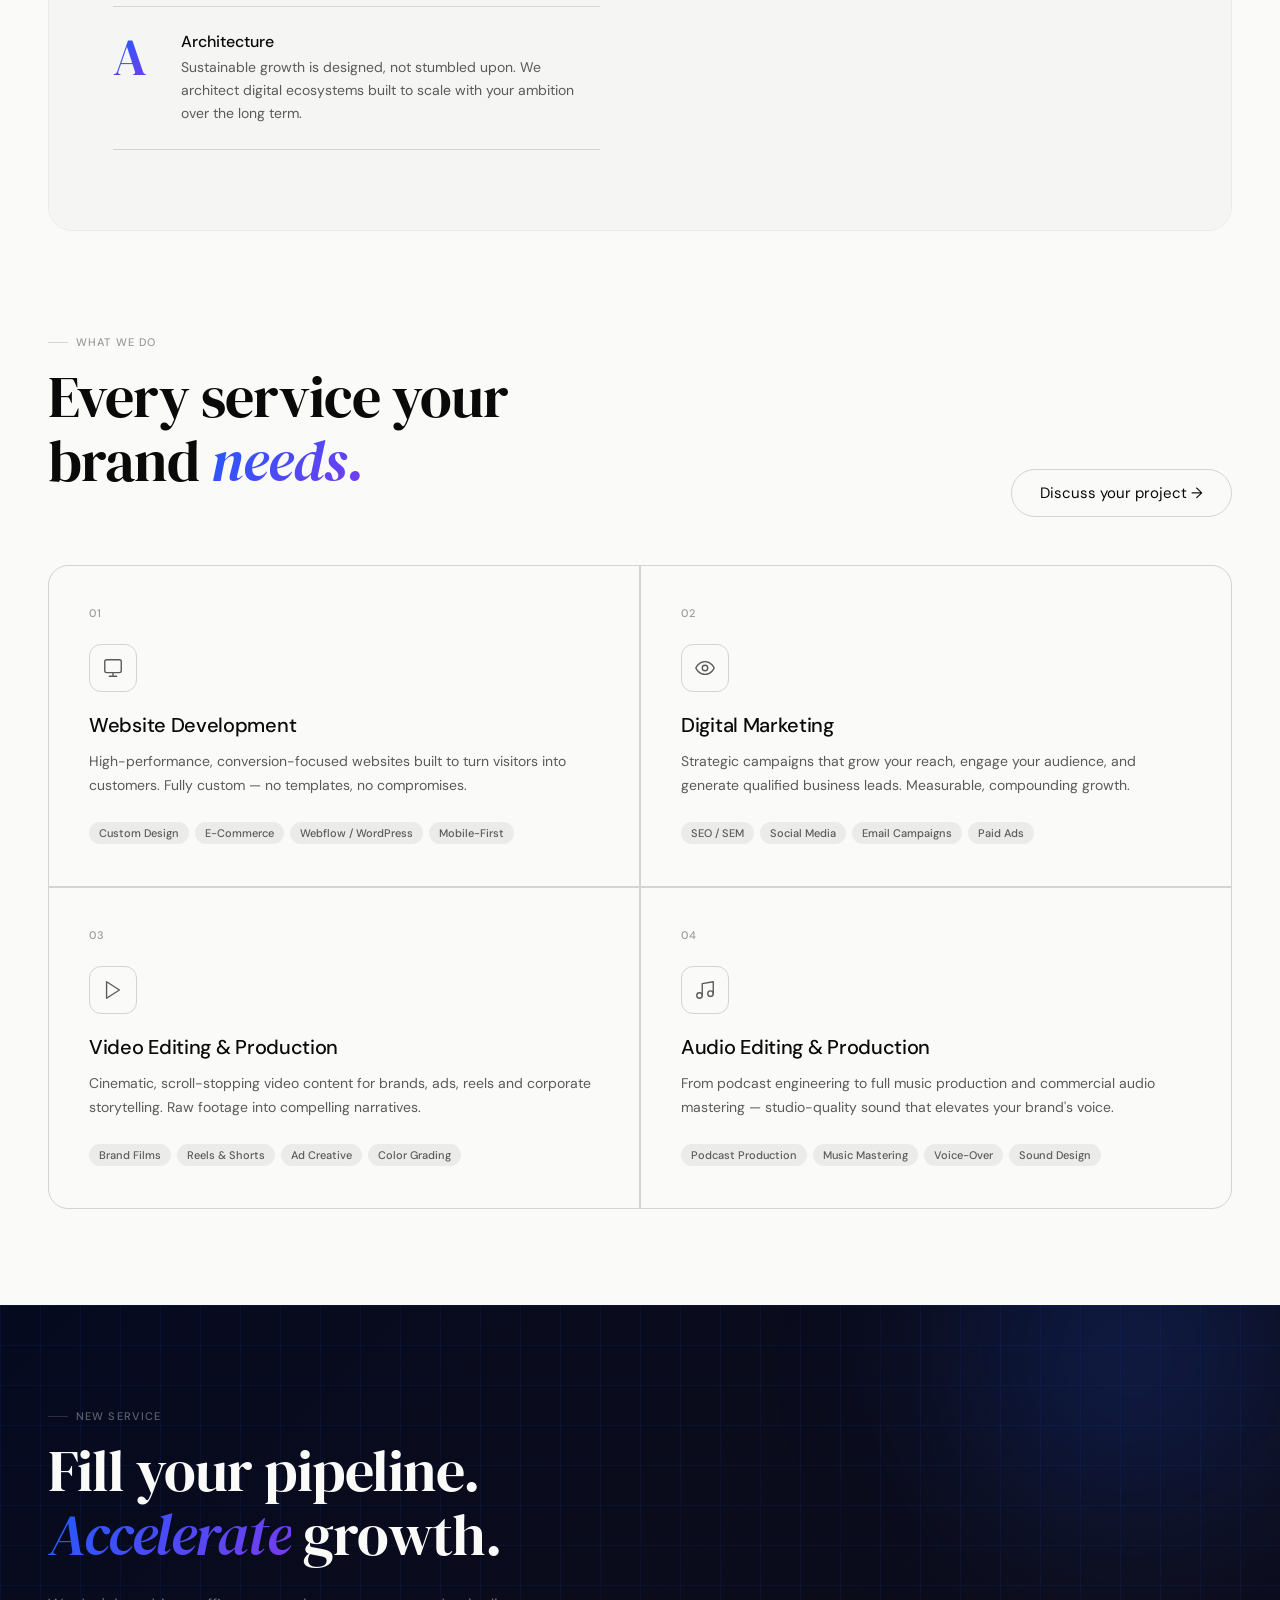
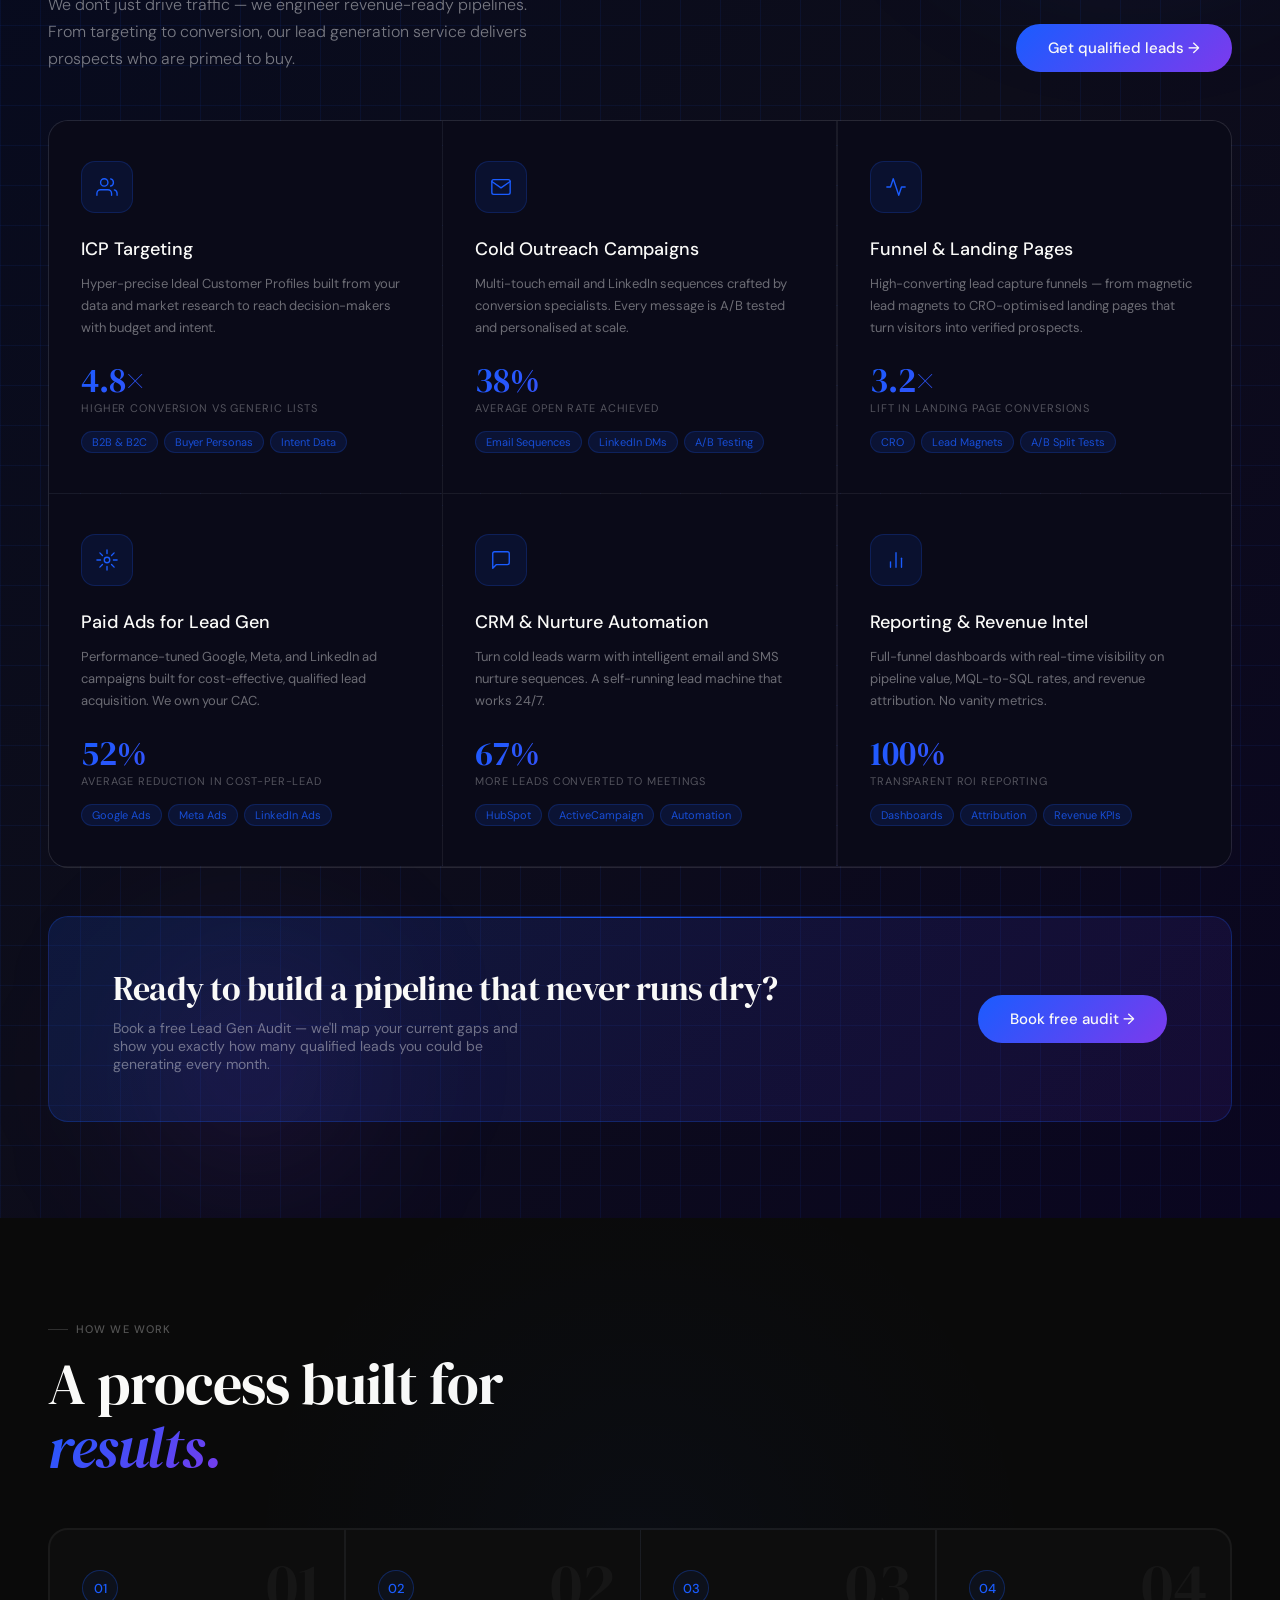
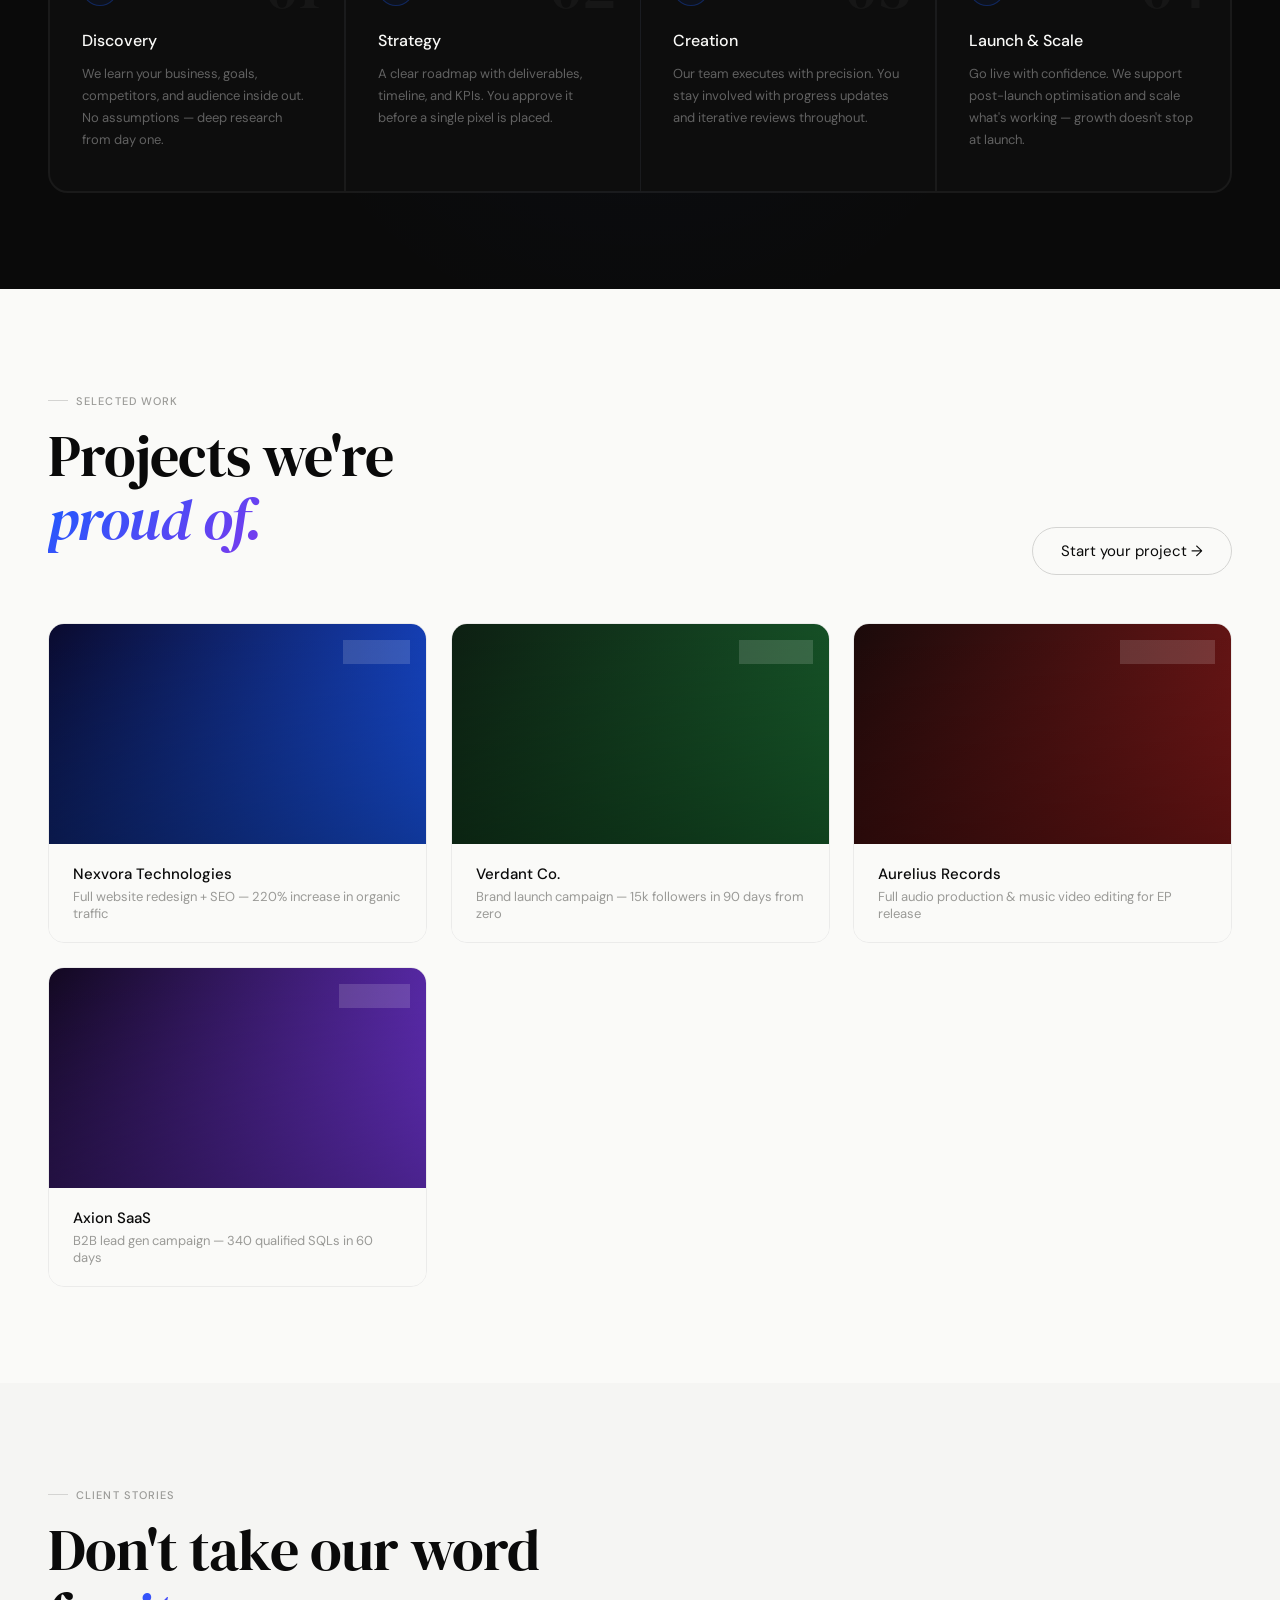
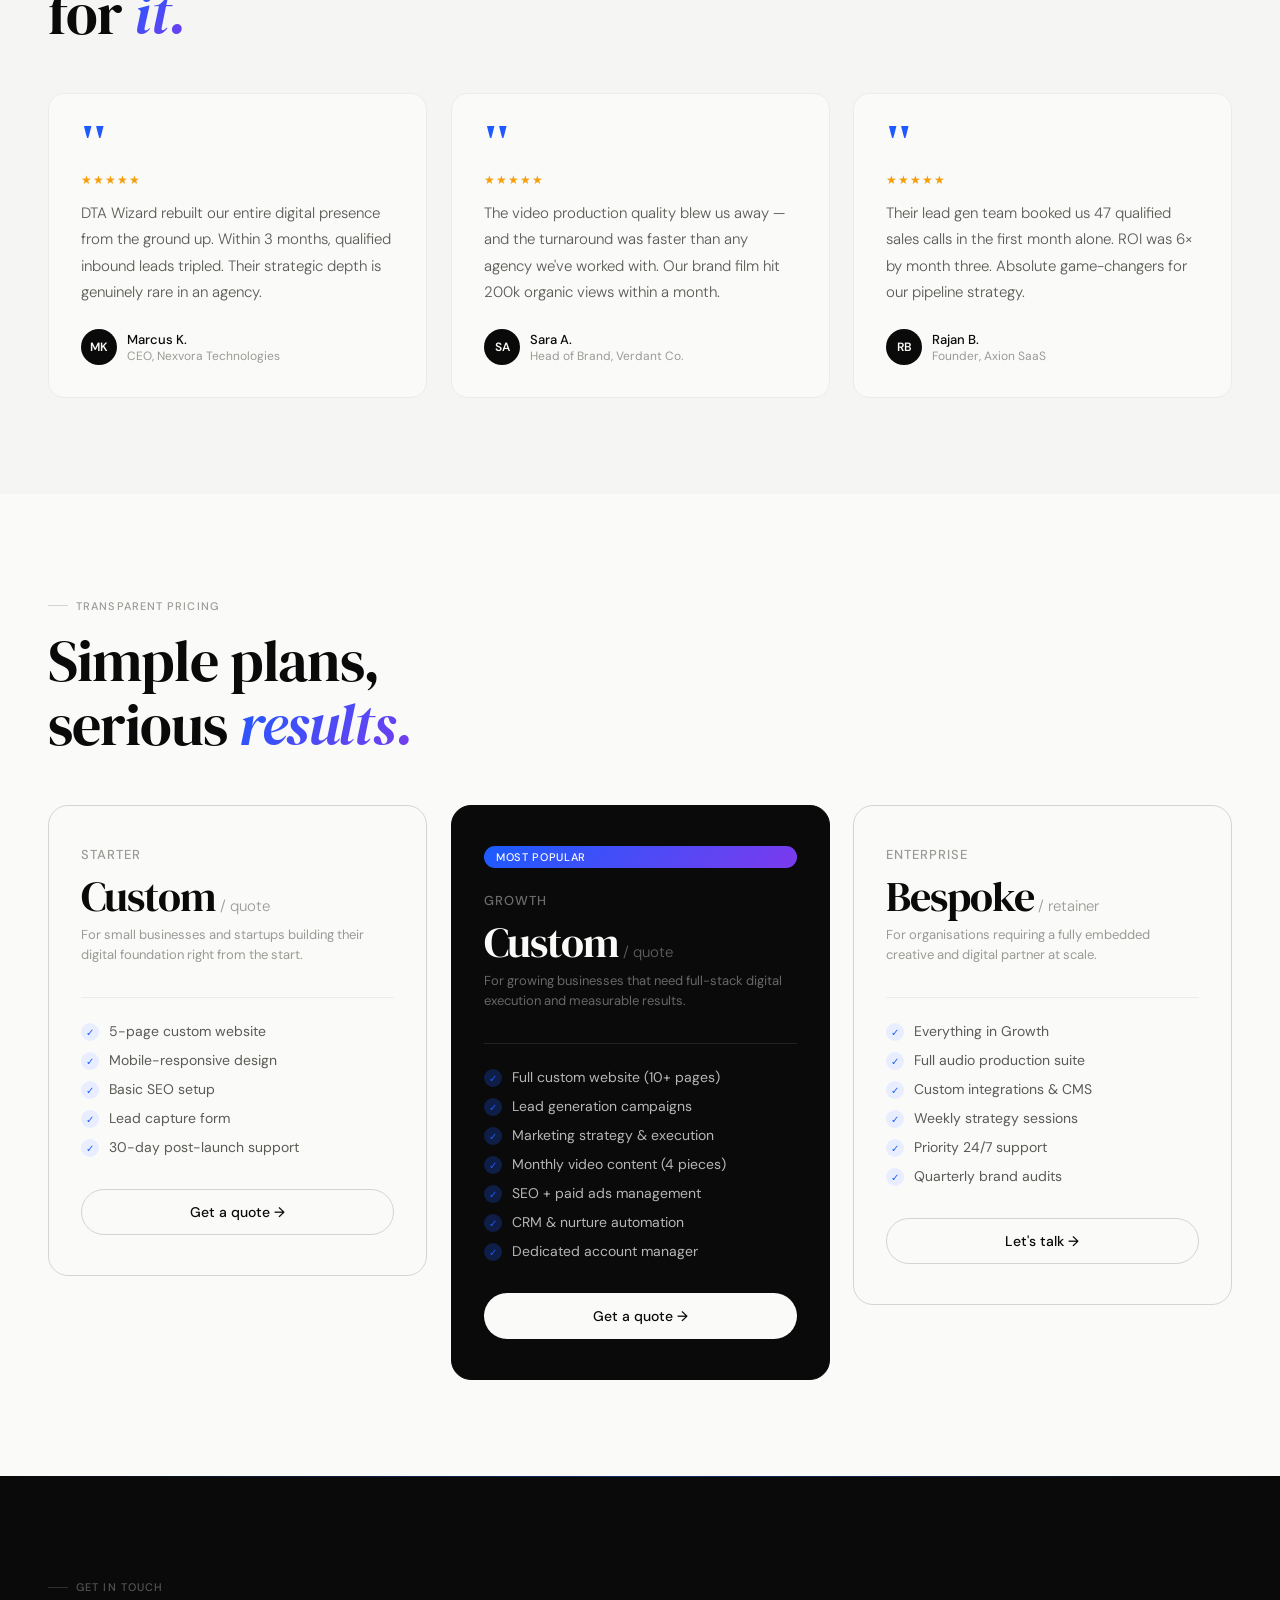
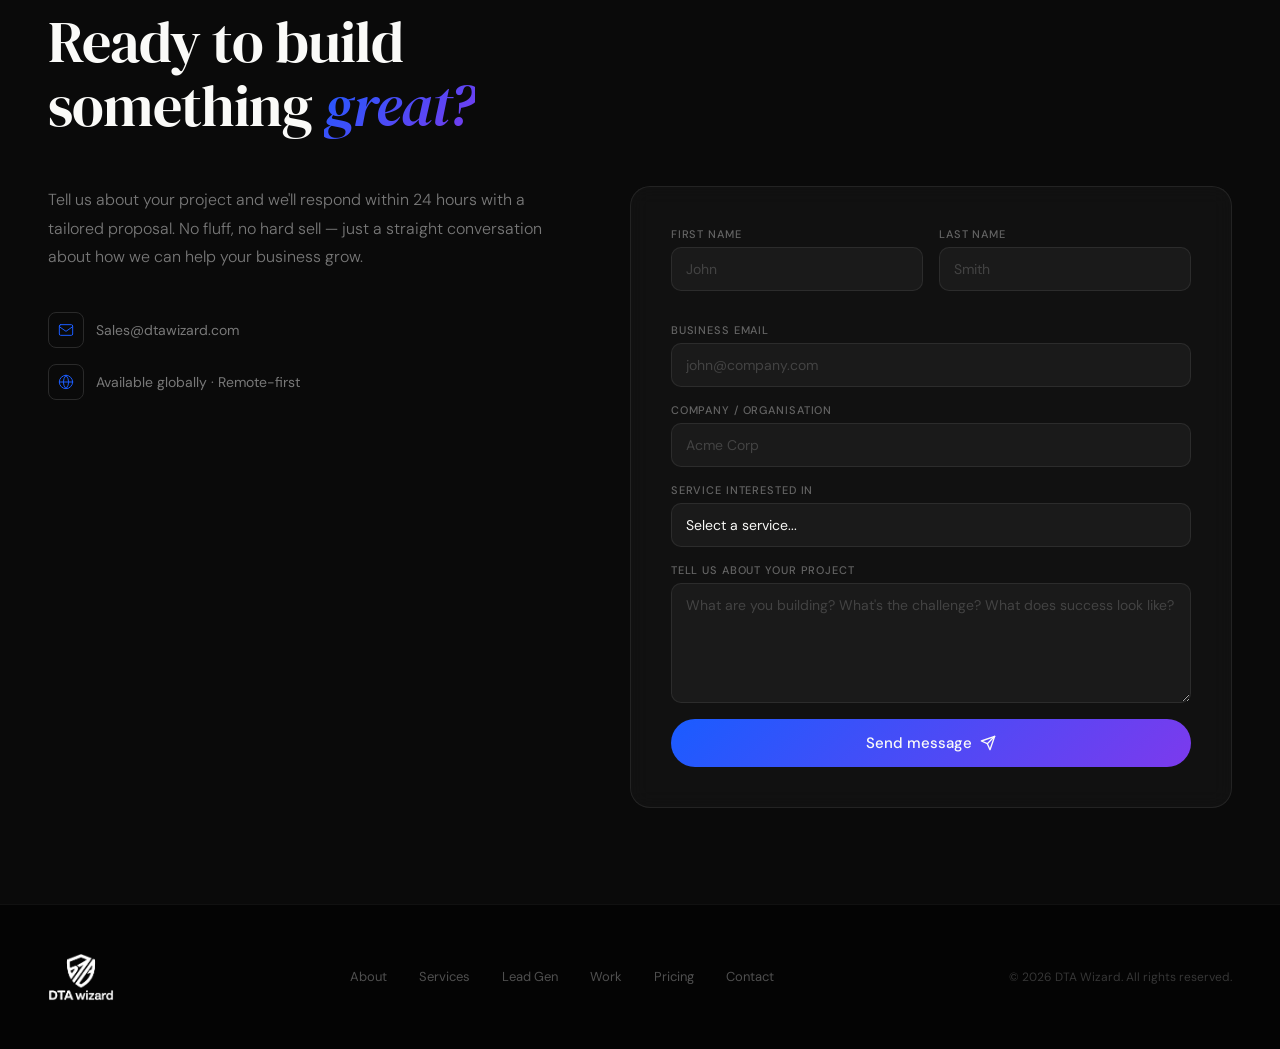
==== commit ab1c50ed: "Add files via upload" ====
--- a/index.html
+++ b/index.html
@@ -43,13 +43,71 @@
   <div class="hero-grid-bg"></div>
   <div class="hero-orb hero-orb-1"></div>
   <div class="hero-orb hero-orb-2"></div>
-  <div class="hero-inner">
-    <div class="hero-eyebrow"><span class="hero-eyebrow-dot"></span>Full-service creative &amp; digital agency</div>
-    <h1>Where data meets<br><em>craft.</em><br>Results follow.</h1>
-    <p class="hero-sub">We are DTA Wizard — Digital Transformation Agency. We build powerful websites, drive marketing growth, generate qualified leads, and produce world-class video and audio for businesses that refuse to be ordinary.</p>
-    <div class="hero-actions">
-      <a href="#services" class="btn-primary">Explore services →</a>
-      <a href="#work" class="btn-outline">See our work</a>
+  <div class="hero-layout">
+    <div class="hero-inner">
+      <div class="hero-eyebrow"><span class="hero-eyebrow-dot"></span>Full-service creative &amp; digital agency</div>
+      <h1>Where data meets<br><em>craft.</em><br>Results follow.</h1>
+      <p class="hero-sub">We are DTA Wizard — Digital Transformation Agency. We build powerful websites, drive marketing growth, generate qualified leads, and produce world-class video and audio for businesses that refuse to be ordinary.</p>
+      <div class="hero-actions">
+        <a href="#services" class="btn-primary">Explore services →</a>
+        <a href="#work" class="btn-outline">See our work</a>
+      </div>
+    </div>
+
+    <!-- ANIMATED HERO VISUAL -->
+    <div class="hero-visual" aria-hidden="true">
+      <div class="hv-card hv-card--main">
+        <div class="hv-card-header">
+          <span class="hv-dot hv-dot--green"></span>
+          <span class="hv-label">Growth Overview</span>
+          <span class="hv-badge">&#x2191; 147%</span>
+        </div>
+        <div class="hv-chart">
+          <svg class="hv-bars" viewBox="0 0 220 80" preserveAspectRatio="none">
+            <defs>
+              <linearGradient id="barGrad" x1="0" y1="0" x2="0" y2="1">
+                <stop offset="0%" stop-color="#1a5cff" stop-opacity="0.9"/>
+                <stop offset="100%" stop-color="#7c3aed" stop-opacity="0.5"/>
+              </linearGradient>
+            </defs>
+            <rect class="hv-bar" x="4"   y="55" width="18" height="25" rx="3" fill="url(#barGrad)" style="--delay:0s"/>
+            <rect class="hv-bar" x="28"  y="45" width="18" height="35" rx="3" fill="url(#barGrad)" style="--delay:0.1s"/>
+            <rect class="hv-bar" x="52"  y="38" width="18" height="42" rx="3" fill="url(#barGrad)" style="--delay:0.2s"/>
+            <rect class="hv-bar" x="76"  y="30" width="18" height="50" rx="3" fill="url(#barGrad)" style="--delay:0.3s"/>
+            <rect class="hv-bar" x="100" y="20" width="18" height="60" rx="3" fill="url(#barGrad)" style="--delay:0.4s"/>
+            <rect class="hv-bar" x="124" y="12" width="18" height="68" rx="3" fill="url(#barGrad)" style="--delay:0.5s"/>
+            <rect class="hv-bar" x="148" y="5"  width="18" height="75" rx="3" fill="url(#barGrad)" style="--delay:0.6s"/>
+            <rect class="hv-bar" x="172" y="0"  width="18" height="80" rx="3" fill="url(#barGrad)" style="--delay:0.7s"/>
+            <polyline class="hv-line" points="13,67 37,57 61,50 85,42 109,32 133,24 157,17 181,12" fill="none" stroke="rgba(255,255,255,0.6)" stroke-width="1.5" stroke-dasharray="200" stroke-dashoffset="200"/>
+          </svg>
+        </div>
+        <div class="hv-metrics">
+          <div class="hv-metric"><span class="hv-metric-val" data-target="50">0</span><span class="hv-metric-unit">+</span><span class="hv-metric-lbl">Clients</span></div>
+          <div class="hv-metric-divider"></div>
+          <div class="hv-metric"><span class="hv-metric-val" data-target="3">0</span><span class="hv-metric-unit">x</span><span class="hv-metric-lbl">Avg ROI</span></div>
+          <div class="hv-metric-divider"></div>
+          <div class="hv-metric"><span class="hv-metric-val" data-target="98">0</span><span class="hv-metric-unit">%</span><span class="hv-metric-lbl">Retention</span></div>
+        </div>
+      </div>
+
+      <div class="hv-pill hv-pill--1">
+        <span class="hv-pill-icon">&#127760;</span>
+        <div><div class="hv-pill-title">Web Dev</div><div class="hv-pill-sub">+12 sites live</div></div>
+      </div>
+      <div class="hv-pill hv-pill--2">
+        <span class="hv-pill-icon">&#128200;</span>
+        <div><div class="hv-pill-title">Lead Gen</div><div class="hv-pill-sub">+3.4k leads/mo</div></div>
+      </div>
+      <div class="hv-pill hv-pill--3">
+        <span class="hv-pill-icon">&#127916;</span>
+        <div><div class="hv-pill-title">Video</div><div class="hv-pill-sub">4K production</div></div>
+      </div>
+
+      <div class="hv-orbit">
+        <div class="hv-orbit-ring"></div>
+        <div class="hv-orbit-dot hv-orbit-dot--1"></div>
+        <div class="hv-orbit-dot hv-orbit-dot--2"></div>
+      </div>
     </div>
   </div>
   <div class="hero-scroll"><div class="scroll-line"></div>Scroll to explore</div>
--- a/style.css
+++ b/style.css
@@ -499,3 +499,235 @@
   .process-grid { grid-template-columns: 1fr; }
   .cursor-dot, .cursor-ring { display: none; }
 }
+
+/* ═══════════════════════════════════════
+   HERO TWO-COLUMN LAYOUT
+═══════════════════════════════════════ */
+.hero-layout {
+  display: grid;
+  grid-template-columns: 1fr 1fr;
+  align-items: center;
+  gap: 4rem;
+  position: relative;
+  z-index: 1;
+  width: 100%;
+}
+.hero-inner { max-width: 100%; }
+
+/* ═══════════════════════════════════════
+   HERO VISUAL — ANIMATED DASHBOARD
+═══════════════════════════════════════ */
+.hero-visual {
+  position: relative;
+  height: 440px;
+  display: flex;
+  align-items: center;
+  justify-content: center;
+}
+
+/* Main card */
+.hv-card--main {
+  background: rgba(255,255,255,0.85);
+  backdrop-filter: blur(20px);
+  border: 1px solid rgba(26,92,255,0.15);
+  border-radius: 24px;
+  padding: 1.75rem;
+  width: 100%;
+  max-width: 360px;
+  box-shadow: 0 24px 60px rgba(26,92,255,0.12), 0 4px 20px rgba(0,0,0,0.06);
+  position: relative;
+  z-index: 2;
+  animation: hv-rise 0.9s cubic-bezier(0.22,1,0.36,1) both;
+}
+@keyframes hv-rise {
+  from { opacity: 0; transform: translateY(30px) scale(0.97); }
+  to   { opacity: 1; transform: translateY(0)   scale(1); }
+}
+
+.hv-card-header {
+  display: flex;
+  align-items: center;
+  gap: 8px;
+  margin-bottom: 1.25rem;
+}
+.hv-dot {
+  width: 8px; height: 8px;
+  border-radius: 50%;
+  flex-shrink: 0;
+}
+.hv-dot--green {
+  background: #22c55e;
+  box-shadow: 0 0 0 3px rgba(34,197,94,0.2);
+  animation: pulse 2s infinite;
+}
+.hv-label {
+  font-size: 13px;
+  font-weight: 500;
+  color: #0a0a0a;
+  flex: 1;
+}
+.hv-badge {
+  font-size: 11px;
+  font-weight: 600;
+  color: #22c55e;
+  background: rgba(34,197,94,0.1);
+  border: 1px solid rgba(34,197,94,0.25);
+  padding: 3px 9px;
+  border-radius: 100px;
+  letter-spacing: 0.03em;
+}
+
+/* Bar chart */
+.hv-chart {
+  background: linear-gradient(180deg, rgba(26,92,255,0.04), rgba(124,58,237,0.04));
+  border-radius: 12px;
+  padding: 1rem 0.75rem 0.5rem;
+  margin-bottom: 1.25rem;
+  overflow: hidden;
+}
+.hv-bars { width: 100%; height: 80px; display: block; }
+
+.hv-bar {
+  transform-origin: bottom;
+  transform-box: fill-box;
+  animation: bar-grow 0.8s cubic-bezier(0.22,1,0.36,1) both;
+  animation-delay: var(--delay, 0s);
+}
+@keyframes bar-grow {
+  from { transform: scaleY(0); opacity: 0; }
+  to   { transform: scaleY(1); opacity: 1; }
+}
+
+.hv-line {
+  animation: line-draw 1.4s ease forwards;
+  animation-delay: 0.8s;
+}
+@keyframes line-draw {
+  to { stroke-dashoffset: 0; }
+}
+
+/* Metrics row */
+.hv-metrics {
+  display: flex;
+  align-items: center;
+  gap: 0;
+}
+.hv-metric {
+  flex: 1;
+  text-align: center;
+}
+.hv-metric-val {
+  font-family: var(--serif);
+  font-size: 26px;
+  font-weight: 400;
+  background: linear-gradient(135deg, #1a5cff, #7c3aed);
+  -webkit-background-clip: text;
+  -webkit-text-fill-color: transparent;
+  background-clip: text;
+  line-height: 1;
+}
+.hv-metric-unit {
+  font-size: 14px;
+  font-weight: 600;
+  background: linear-gradient(135deg, #1a5cff, #7c3aed);
+  -webkit-background-clip: text;
+  -webkit-text-fill-color: transparent;
+  background-clip: text;
+}
+.hv-metric-lbl {
+  display: block;
+  font-size: 10px;
+  font-weight: 500;
+  text-transform: uppercase;
+  letter-spacing: 0.07em;
+  color: #9a9a97;
+  margin-top: 3px;
+}
+.hv-metric-divider {
+  width: 1px;
+  height: 36px;
+  background: #ebebea;
+}
+
+/* Floating pill cards */
+.hv-pill {
+  position: absolute;
+  background: rgba(255,255,255,0.92);
+  backdrop-filter: blur(16px);
+  border: 1px solid rgba(26,92,255,0.12);
+  border-radius: 14px;
+  padding: 0.6rem 0.9rem;
+  display: flex;
+  align-items: center;
+  gap: 9px;
+  box-shadow: 0 8px 24px rgba(0,0,0,0.08);
+  white-space: nowrap;
+  z-index: 3;
+}
+.hv-pill-icon { font-size: 18px; }
+.hv-pill-title { font-size: 12px; font-weight: 600; color: #0a0a0a; line-height: 1; }
+.hv-pill-sub { font-size: 11px; color: #9a9a97; margin-top: 2px; }
+
+.hv-pill--1 {
+  top: 30px; right: -10px;
+  animation: hv-rise 0.9s 0.3s cubic-bezier(0.22,1,0.36,1) both, pill-float 4s 1.2s ease-in-out infinite;
+}
+.hv-pill--2 {
+  bottom: 80px; right: -20px;
+  animation: hv-rise 0.9s 0.5s cubic-bezier(0.22,1,0.36,1) both, pill-float 5s 1.4s ease-in-out infinite reverse;
+}
+.hv-pill--3 {
+  bottom: 20px; left: 10px;
+  animation: hv-rise 0.9s 0.7s cubic-bezier(0.22,1,0.36,1) both, pill-float 3.5s 1.6s ease-in-out infinite;
+}
+@keyframes pill-float {
+  0%,100% { transform: translateY(0px); }
+  50%      { transform: translateY(-8px); }
+}
+
+/* Orbiting ring decoration */
+.hv-orbit {
+  position: absolute;
+  width: 340px; height: 340px;
+  top: 50%; left: 50%;
+  transform: translate(-50%, -50%);
+  pointer-events: none;
+  z-index: 0;
+}
+.hv-orbit-ring {
+  position: absolute;
+  inset: 0;
+  border-radius: 50%;
+  border: 1px dashed rgba(26,92,255,0.18);
+  animation: orbit-spin 20s linear infinite;
+}
+@keyframes orbit-spin { to { transform: rotate(360deg); } }
+
+.hv-orbit-dot {
+  position: absolute;
+  width: 8px; height: 8px;
+  border-radius: 50%;
+  top: 50%; left: 50%;
+  margin: -4px 0 0 -4px;
+}
+.hv-orbit-dot--1 {
+  background: var(--accent);
+  box-shadow: 0 0 8px var(--accent);
+  animation: orbit-dot1 20s linear infinite;
+}
+.hv-orbit-dot--2 {
+  background: #7c3aed;
+  box-shadow: 0 0 8px #7c3aed;
+  animation: orbit-dot1 20s linear infinite reverse;
+  animation-delay: -10s;
+}
+@keyframes orbit-dot1 {
+  from { transform: rotate(0deg) translateX(170px); }
+  to   { transform: rotate(360deg) translateX(170px); }
+}
+
+/* Responsive: stack on mobile */
+@media (max-width: 900px) {
+  .hero-layout { grid-template-columns: 1fr; gap: 2rem; }
+  .hero-visual { display: none; }
+}
